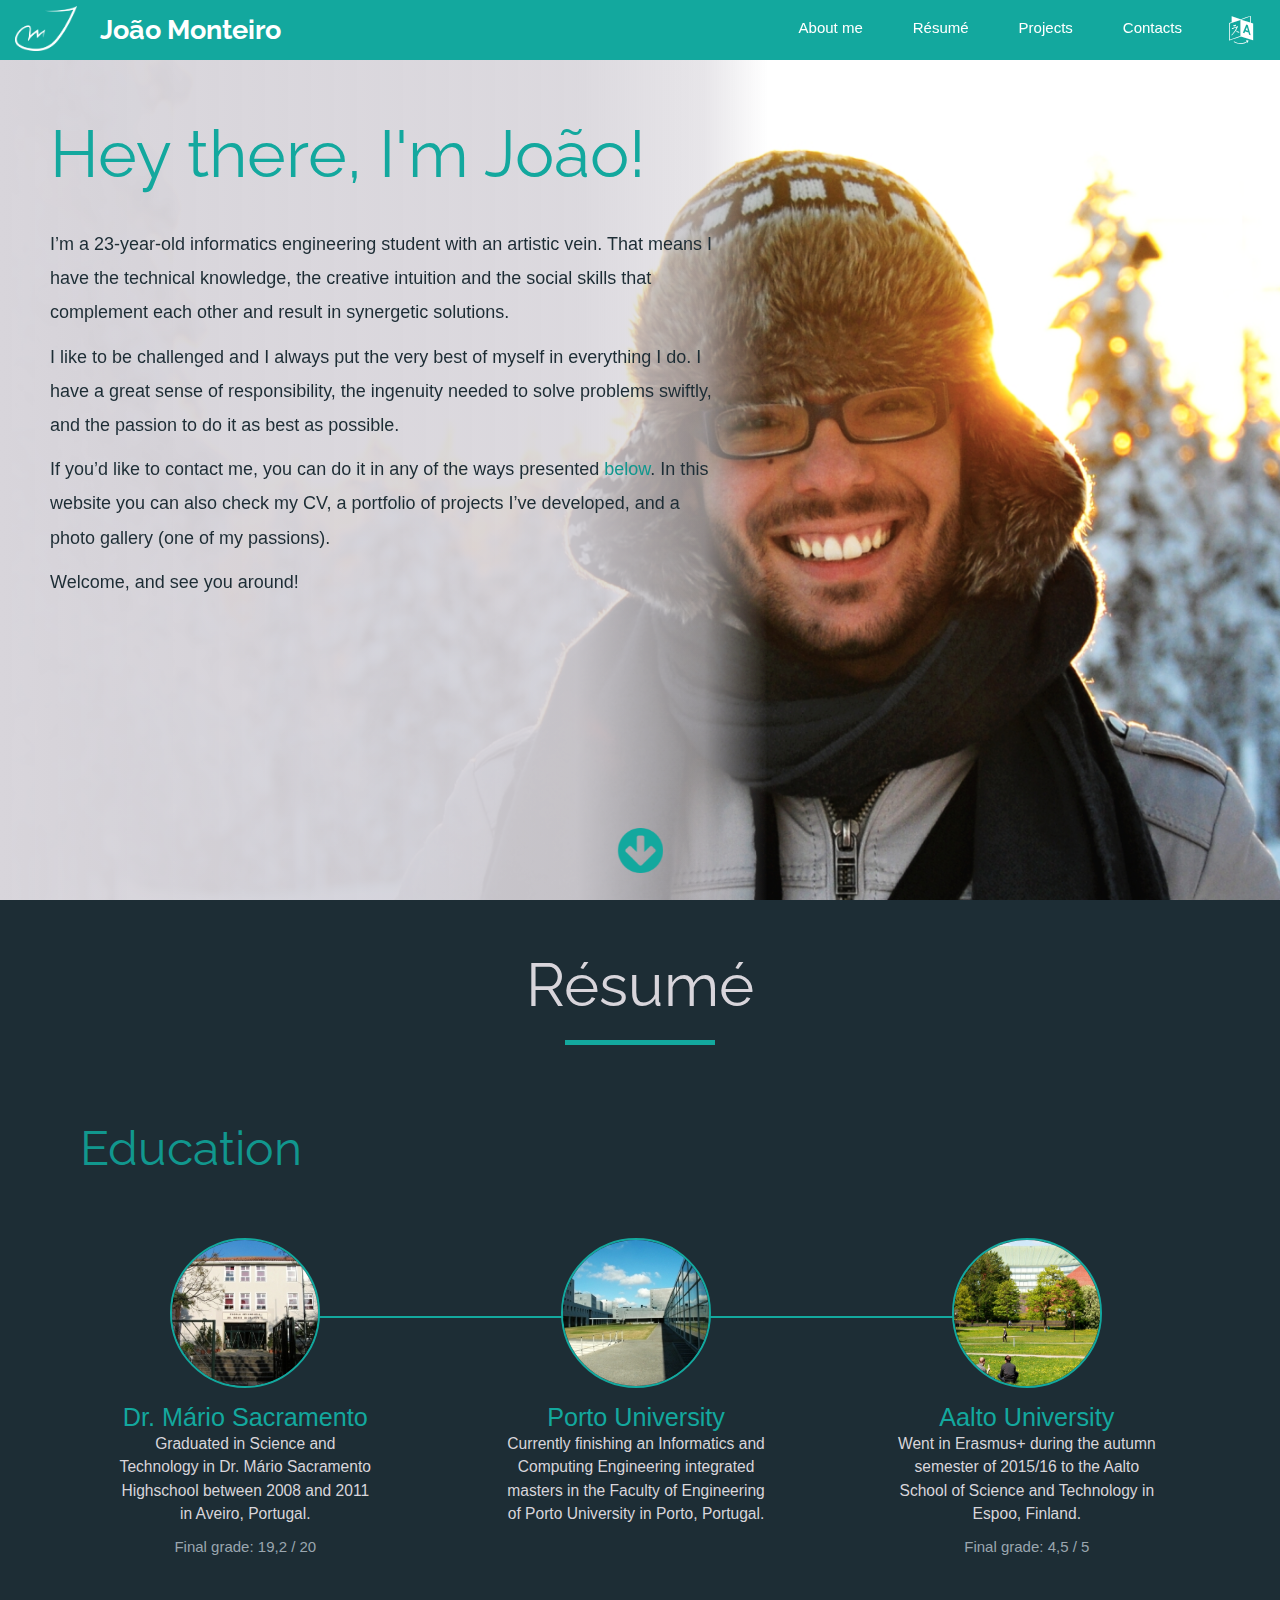
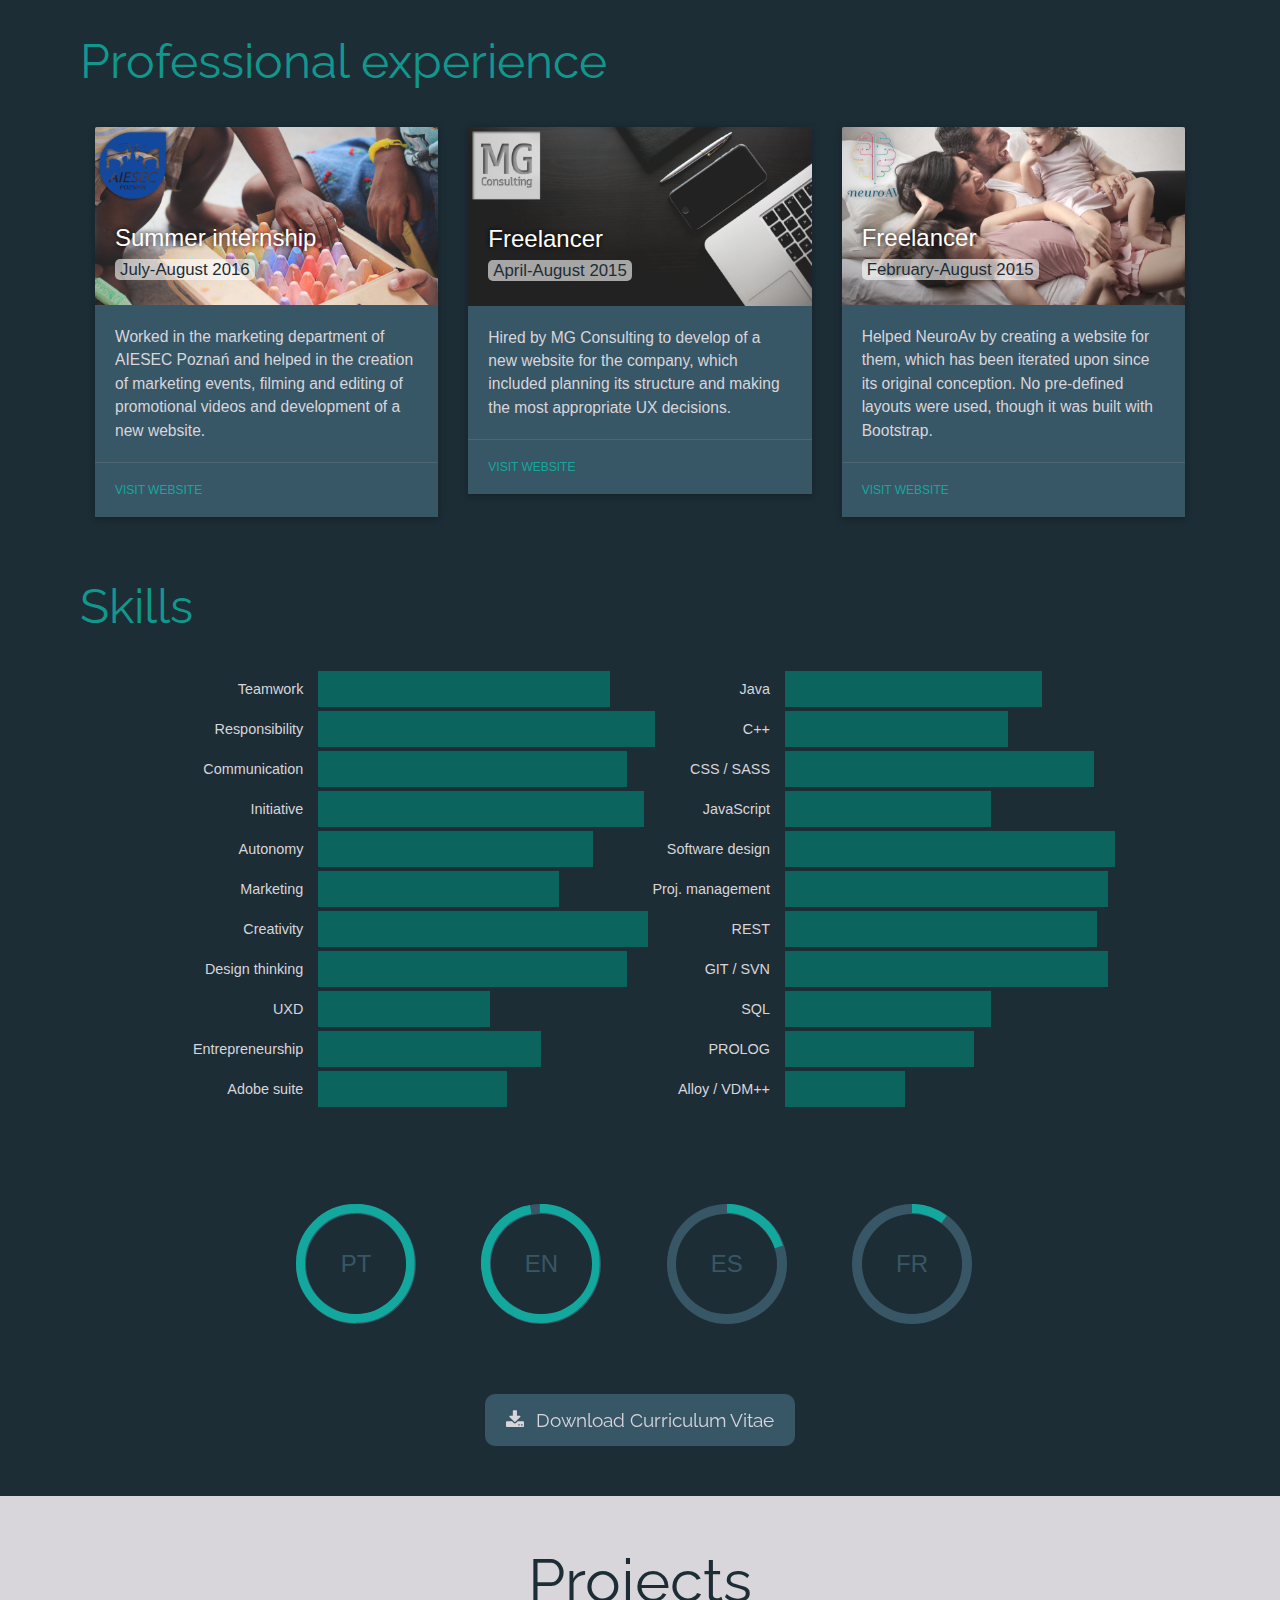
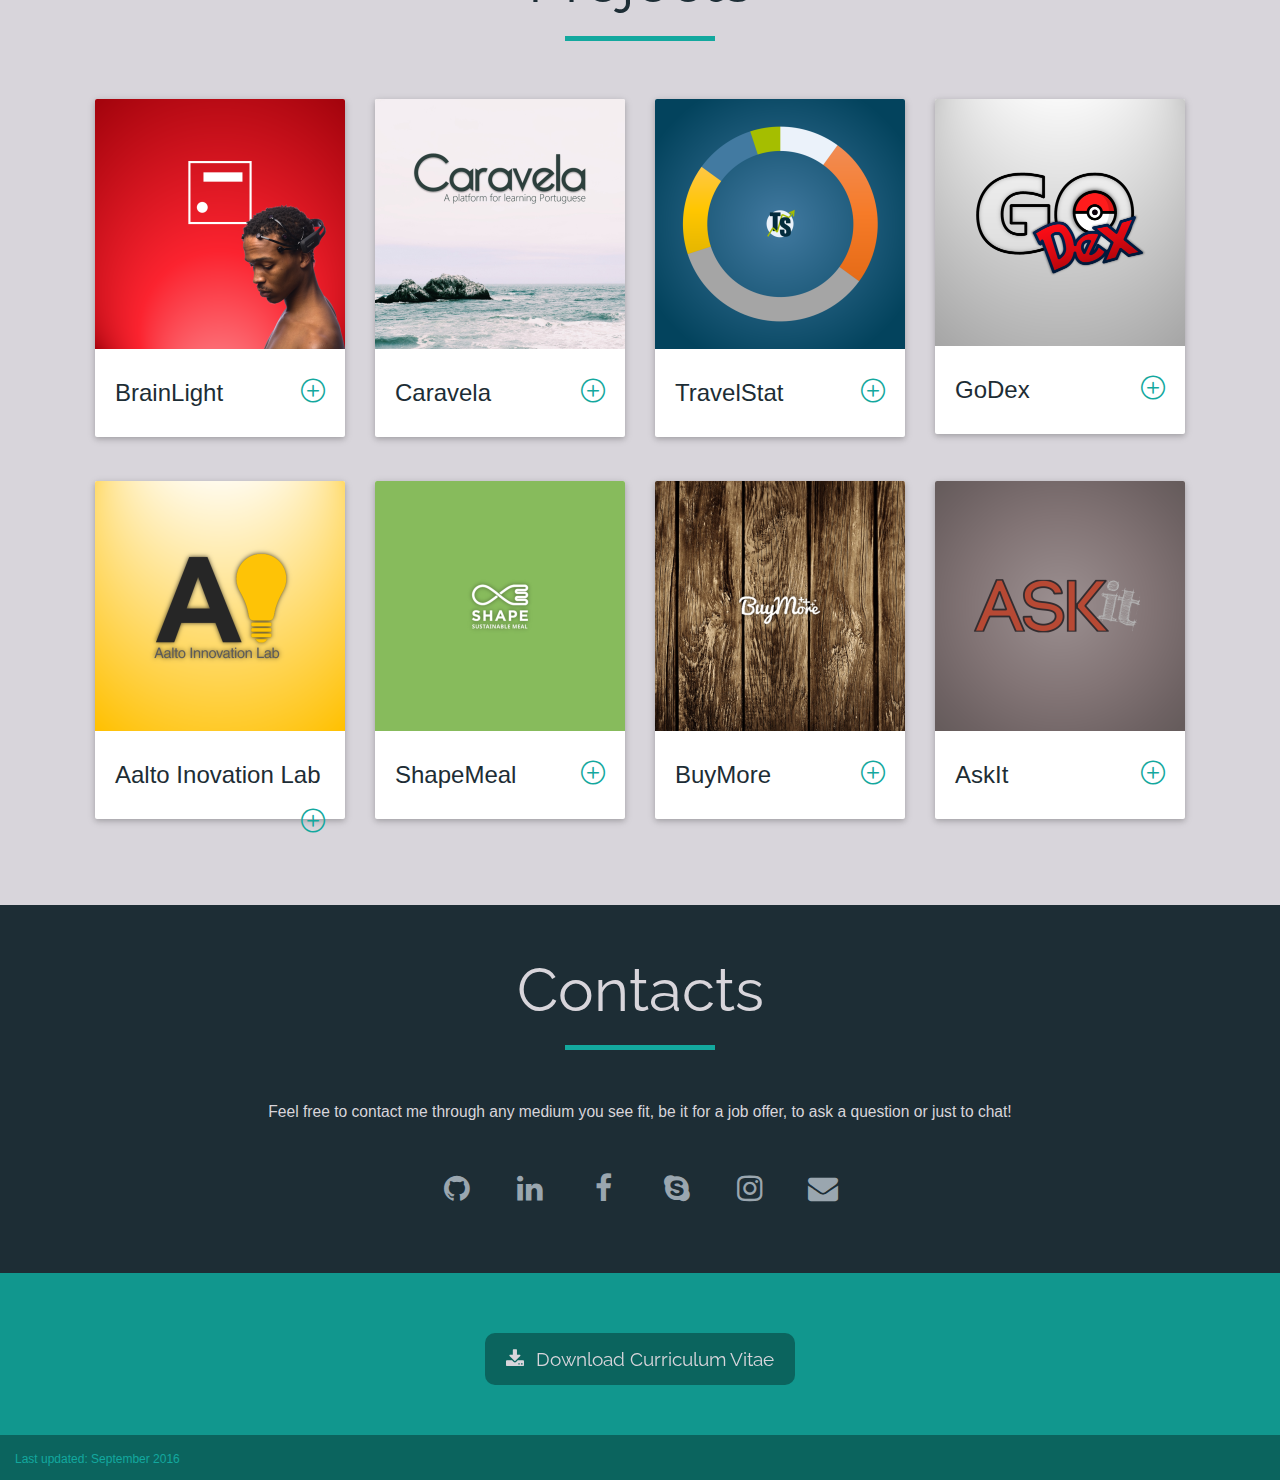
==== en/index.html @ 8749591f "English version finished" ====
<!DOCTYPE html> 
<html lang="en">
<head> 

<meta charset="utf-8">
<meta name="viewport" content="initial-scale=1.0,user-scalable=no,maximum-scale=1" media="(device-height: 568px)">
<meta name="apple-mobile-web-app-capable" content="yes">
<meta name="HandheldFriendly" content="True">
<meta name="apple-mobile-web-app-status-bar-style" content="black">
<meta name="description" content="João's own little corner of the internet">
<meta name="keywords" content="João, Monteiro, João Monteiro, software, computer engineer, developer">
<meta name="author" content="João Monteiro">

<title>João Monteiro</title>

<!-- Fonts -->
<link href="https://fonts.googleapis.com/css?family=Raleway:200" rel="stylesheet">

<!-- Style Sheets --> 
<link rel="stylesheet" type="text/css" media="all" href="../libs/bootstrap/css/bootstrap.min.css" />
<link rel="stylesheet" type="text/css" media="all" href="../libs/materialize/css/materialize.min.css" />
<link rel="stylesheet" type="text/css" media="all" href="../libs/simple-line-icons/css/simple-line-icons.css" />
<link rel="stylesheet" type="text/css" media="all" href="../libs/font-awesome/css/font-awesome.min.css" />
<link rel="stylesheet" type="text/css" media="all" href="../libs/trunk/css/reset.css" />
<link rel="stylesheet" type="text/css" media="all" href="../libs/trunk/css/trunk.css" />
<link rel="stylesheet" type="text/css" media="all" href="../resources/css/circle.css" />
<link rel="stylesheet" type="text/css" media="all" href="../resources/css/style.css" />
<link rel="stylesheet" type="text/css" media="all" href="../resources/css/animations.css" />
<link rel="stylesheet" type="text/css" media="all" href="../resources/css/animate.min.css" />

<!-- Scripts --> 
<script type="text/javascript">
	if (typeof jQuery == 'undefined')
		document.write(unescape("%3Cscript src='../libs/jquery/jquery.min.js'" + 
															"type='text/javascript'%3E%3C/script%3E"))
</script>
<script type="text/javascript" language="javascript" src="../libs/bootstrap/js/bootstrap.min.js"></script>
<script type="text/javascript" language="javascript" src="../libs/materialize/js/materialize.min.js"></script>
<script type="text/javascript" language="javascript" src="../libs/trunk/js/trunk.js"></script>
<script type="text/javascript" language="javascript" src="../resources/js/script.js"></script>

</head> 
 
<body> 

<div class="container container-fluid">

	<header class="slide">
		<ul id="navToggle" class="burger slide">
			<li></li><li></li><li></li>
		</ul>
		<img src="../resources/img/logo-white.png" />
		<h1>João Monteiro</h1>		
	</header>

	<nav class="slide">
		<div class="dropdown lang-choice">
			<button class="btn btn-default dropdown-toggle" type="button" id="langs" data-toggle="dropdown" aria-haspopup="true" aria-expanded="true">
				<i class="fa fa-language text-primary"></i>
			</button>
			<ul class="dropdown-menu dropdown-menu-right" aria-labelledby="langs">
				<li class="disabled"><a href="#">English</a></li>
				<li><a href="../pt/index.html">Português</a></li>
				<li><a href="../psc/index.html">Pseudocode</a></li>
			</ul>
		</div>
		<div class="dropup lang-choice2">
			<button class="btn btn-default dropdown-toggle" type="button" id="langs" data-toggle="dropdown" aria-haspopup="true" aria-expanded="true">
				<i class="fa fa-language text-primary"></i>
			</button>
			<ul class="dropdown-menu dropup-menu-right" aria-labelledby="langs">
				<li class="disabled"><a href="#">English</a></li>
				<li><a href="../pt/index.html">Português</a></li>
				<li><a href="../psc/index.html">Pseudocode</a></li>
			</ul>
		</div>
		<ul>
			<li><a href="#about-me" class="active menu-options">About me</a></li>
			<li><a href="#resume" class="menu-options">Résumé</a></li>
			<li><a href="#projects" class="menu-options">Projects</a></li>
			<li><a href="#contacts" class="menu-options">Contacts</a></li>
		</ul>
	</nav>
	
	<div id="about-me"></div>

	<section class="content slide light-section" id="welcome">
		<div class="overlay col-lg-12">
			<div class="col-lg-7 col-md-8 animated bounceInUp" id="text">
				<h1>Hey there, I'm João!</h1>
				<p>I’m a 23-year-old informatics engineering student with an artistic vein. That means I have the technical knowledge, the creative intuition and the social skills that complement each other and result in synergetic solutions.</p>
	            <p>I like to be challenged and I always put the very best of myself in everything I do. I have a great sense of responsibility, the ingenuity needed to solve problems swiftly, and the passion to do it as best as possible.</p>
	            <p>If you’d like to contact me, you can do it in any of the ways presented <a href="#contacts">below</a>. In this website you can also check my CV, a portfolio of projects I’ve developed, and a photo gallery (one of my passions).</p>
	            <p>Welcome, and see you around!</p>
	        </div>
		</div>
	</section>

	<a href="#resume"><img class="content slide floating" id="arrow-down" src="../resources/img/arrow-down.png" /></a>

	<div id="resume"></div>

	<section class="content slide dark-section" id="cv">
		<h1 class="centered light-text">Résumé</h1>
		<hr>
		<h2>Education</h2>
		<!-- STEPS -->
		<section id="steps" class="steps-section">
		<div class="steps-timeline">
		  <div class="steps-one">
		    <img class="steps-img" src="../resources/img/mario-sacramento.jpg" alt="" />
		    <h3 class="steps-name">
		      Dr. Mário Sacramento
		    </h3>
		    <p class="steps-description">
		      Graduated in Science and Technology in Dr. Mário Sacramento Highschool between 2008 and 2011 in Aveiro, Portugal.
		    </p>
		    <p class="steps-sub-description">
		    	Final grade: 19,2 / 20
		    </p>
		  </div>

		  <div class="steps-two">
		    <img class="steps-img" src="../resources/img/feup.jpg" alt="" />
		    <h3 class="steps-name">
		      Porto University
		    </h3>
		    <p class="steps-description">
		       Currently finishing an Informatics and Computing Engineering integrated masters in the Faculty of Engineering of Porto University in Porto, Portugal.
		    </p>
		  </div>

		  <div class="steps-three">
		    <img class="steps-img" src="../resources/img/aalto.jpg" alt="" />
		    <h3 class="steps-name">
		      Aalto University
		    </h3>
		    <p class="steps-description">
		       Went in Erasmus+ during the autumn semester of 2015/16 to the Aalto School of Science and Technology in Espoo, Finland.
		    </p>
		    <p class="steps-sub-description">
		    	Final grade: 4,5 / 5
		    </p>
		  </div>
		</div><!-- /.steps-timeline -->
		</section>

		<h2>Professional experience</h2>

		<div class="container">
			<div class="row col-md-12" id="all-cards">
				<div class="col-md-4">
					<div class="card">
						<div class="card-image">
							<img src="../resources/img/aiesec.png">
							<span class="card-title">Summer internship<br><small>July-August 2016</small></span>
						</div>
						<div class="card-content">
							<p>Worked in the marketing department of AIESEC Poznań and helped in the creation of marketing events, filming and editing of promotional videos and development of a new website.</p>
						</div>
						<div class="card-action">
							<a href="http://aiesecpoznan.net16.net/" target="_blank">Visit website</a>
						</div>
					</div>
				</div>
				<div class="col-md-4">
					<div class="card">
						<div class="card-image">
							<img src="../resources/img/mgconsulting.png">
							<span class="card-title">Freelancer<br><small>April-August 2015</small></span>
						</div>
						<div class="card-content">
							<p>Hired by MG Consulting to develop of a new website for the company, which included planning its structure and making the most appropriate UX decisions.</p>
						</div>
						<div class="card-action">
							<a href="http://mgconsulting.com.pt/" target="_blank">Visit website</a>
						</div>
					</div>
				</div>
				<div class="col-md-4">
					<div class="card">
						<div class="card-image">
							<img src="../resources/img/neuroav.png">
							<span class="card-title">Freelancer<br><small>February-August 2015</small></span>
						</div>
						<div class="card-content">
							<p>Helped NeuroAv by creating a website for them, which has been iterated upon since its original conception. No pre-defined layouts were used, though it was built with Bootstrap.</p>
						</div>
						<div class="card-action">
							<a href="http://www.neuroav.info/" target="_blank">Visit website</a>
						</div>
					</div>
				</div>
			</div>
		</div>

		<h2>Skills</h2>
			<div class="container">
				<div class="row col-md-12">
					<dl class="animated fadeInLeft col-md-offset-1 col-md-4">
						<dd class="percentage percentage-85"><span class="text">Teamwork</span></dd>
						<dd class="percentage percentage-98"><span class="text">Responsibility</span></dd>
						<dd class="percentage percentage-90"><span class="text">Communication</span></dd>
						<dd class="percentage percentage-95"><span class="text">Initiative</span></dd>
						<dd class="percentage percentage-80"><span class="text">Autonomy</span></dd>
						<dd class="percentage percentage-70"><span class="text">Marketing</span></dd>
						<dd class="percentage percentage-96"><span class="text">Creativity</span></dd>
						<dd class="percentage percentage-90"><span class="text">Design thinking</span></dd>
						<dd class="percentage percentage-50"><span class="text">UXD</span></dd>
						<dd class="percentage percentage-65"><span class="text">Entrepreneurship</span></dd>
						<dd class="percentage percentage-55"><span class="text">Adobe suite</span></dd>
					</dl>
					<dl class="animated fadeInLeft col-md-offset-1 col-md-4">
						<dd class="percentage percentage-75"><span class="text">Java</span></dd>
						<dd class="percentage percentage-65"><span class="text">C++</span></dd>
						<dd class="percentage percentage-90"><span class="text">CSS / SASS</span></dd>
						<dd class="percentage percentage-60"><span class="text">JavaScript</span></dd>
						<dd class="percentage percentage-96"><span class="text">Software design</span></dd>
						<dd class="percentage percentage-94"><span class="text">Proj. management</span></dd>
						<dd class="percentage percentage-91"><span class="text">REST</span></dd>
						<dd class="percentage percentage-94"><span class="text">GIT / SVN</span></dd>
						<dd class="percentage percentage-60"><span class="text">SQL</span></dd>
						<dd class="percentage percentage-55"><span class="text">PROLOG</span></dd>
						<dd class="percentage percentage-35"><span class="text">Alloy / VDM++</span></dd>
					</dl>
				</div>
			</div>

			<div class="container" id="lang-charts">
				<div class="row" id="lang-charts-row">
					<div class="radial-graph">
						<div class="c100 p100 dark">
			                <span>PT</span>
			                <div class="slice">
			                    <div class="bar"></div>
			                    <div class="fill"></div>
			                </div>
			            </div>
			        </div>
			        <div class="radial-graph">
						<div class="c100 p97 dark">
			                <span>EN</span>
			                <div class="slice">
			                    <div class="bar"></div>
			                    <div class="fill"></div>
			                </div>
			            </div>
			        </div>
			        <div class="radial-graph">
						<div class="c100 p20 dark">
			                <span>ES</span>
			                <div class="slice">
			                    <div class="bar"></div>
			                    <div class="fill"></div>
			                </div>
			            </div>
			        </div>
			        <div class="radial-graph">
						<div class="c100 p10 dark">
			                <span>FR</span>
			                <div class="slice">
			                    <div class="bar"></div>
			                    <div class="fill"></div>
			                </div>
			            </div>
			        </div>
			    </div>
			</div>

			<a href="../resources/docs/CV-en - João Monteiro.pdf"><button class="download-btn waves-effect"><span class="fa fa-download"></span>Download Curriculum Vitae</button></a>

    </section>

    <div id="projects"></div>

    <section class="content slide light-section" id="portfolio">
    	<h1 class="centered dark-text">Projects</h1>
		<hr>
    	<div class="container">
			<div class="row col-lg-12 col-md-12 col-sm-12">
				<div class="col-lg-3 col-md-4 col-sm-6">
					<div class="card projects-card">
						<div class="card-image waves-effect waves-block waves-light">
							<img class="activator" src="../resources/img/projects/brainlight.png">
						</div>
						<div class="card-content">
							<span class="card-title activator grey-text text-darken-4">BrainLight<i class="icon icon-plus right"></i></span>
						</div>
						<div class="card-reveal">
							<span class="card-title grey-text text-darken-4">BrainLight<i class="icon icon-close right"></i></span>
							<p>Biomedical information is becoming increasingly easier to obtain thanks to wearable technology and cheaper devices, but the software that comes with each single equipment is incompatible with all others.</p>
							<p>To solve that, <a href="http://inovamais.eu/" target="_blank">INOVA+</a> asked us to build a framework capable of reading, analysing and displaying the information from any compatible biomedical device. That framework, BrainLight, is also an end-user solution. We also developed a proof of concept, BrainStream, that employs the framework’s functionalities to allow a physician to check the real-time and past signals of a patient.</p>
							<a href="http://dottech.xyz/brainlight.html" target="_blanK"><button>Website</button></a>
							<a href="http://imgur.com/a/nmZ1i" target="_blanK"><button>Mockups</button></a>
							<a href="https://youtu.be/1wvu_uYarqo" target="_blanK"><button>Final presentation</button></a>
						</div>
					</div>
				</div>
				<div class="col-lg-3 col-md-4 col-sm-6">
					<div class="card projects-card">
						<div class="card-image waves-effect waves-block waves-light">
							<img class="activator" src="../resources/img/projects/caravela.png">
						</div>
						<div class="card-content">
							<span class="card-title activator grey-text text-darken-4">Caravela<i class="icon icon-plus right"></i></span>
						</div>
						<div class="card-reveal">
							<span class="card-title grey-text text-darken-4">Caravela<i class="icon icon-close right"></i></span>
							<p>Caravela is intended to be an online platform for English speakers to learn Portuguese, in which the parallels between caravela, a fast and agile ship invented by the Portuguese, and the learning of the language with the use of the platform are highlighted.</p>
							<p>Only a prototype is complete, but eventually the goal would be to test it with foreign students residing in Portugal, and later as a learning tool for schools and universities to help their students.</p>
							<a href="http://joaommonteiro.pt/Caravela/" target="_blanK"><button>Website</button></a>
							<a href="https://youtu.be/9RAbi-zq9qA" target="_blanK"><button>Promo video</button></a>
						</div>
					</div>
				</div>
				<div class="col-lg-3 col-md-4 col-sm-6">
					<div class="card projects-card">
						<div class="card-image waves-effect waves-block waves-light">
							<img class="activator" src="../resources/img/projects/travelstat.png">
						</div>
						<div class="card-content">
							<span class="card-title activator grey-text text-darken-4">TravelStat<i class="icon icon-plus right"></i></span>
						</div>
						<div class="card-reveal">
							<span class="card-title grey-text text-darken-4">TravelStat<i class="icon icon-close right"></i></span>
							<p>One of the biggest difficulties Porto's Tourism Association faces is measuring the levels of tourist happiness, due to the lack of effective methods to do it.</p>
							<p>TravelStat is a concept for an app that each tourist is incentivized to download and answer to one simple question for each monument they visit. The data is then sent to each particular monument, and the aggregate information is sent to the Tourism Association, which can then understand trends and characteristics of the tourists in their city.</p>
							<a href="http://imgur.com/a/xh6wQ" target="_blanK"><button>Mockups</button></a>
						</div>
					</div>
				</div>
				<div class="col-lg-3 col-md-4 col-sm-6">
					<div class="card projects-card">
						<div class="card-image waves-effect waves-block waves-light">
							<img class="activator" src="../resources/img/projects/godex.png">
						</div>
						<div class="card-content">
							<span class="card-title activator grey-text text-darken-4">GoDex<i class="icon icon-plus right"></i></span>
						</div>
						<div class="card-reveal">
							<span class="card-title grey-text text-darken-4">GoDex<i class="icon icon-close right"></i></span>
							<p>GoDex is a Pokédex™ specifically made for PokémonGO™ players on Android phones: it only shows the information that is relevant to those players, and has specific info that most other databases don't have. It works offline and is going to be updated frequently, especially with community feedback. It's currently in alpha-testing.</p>
							<a href="http://joaommonteiro.pt/GoDex/" target="_blanK"><button>Website</button></a>
						</div>
					</div>
				</div>
			</div>

			<div class="row col-lg-12 col-md-12 col-sm-12">
				<div class="col-lg-3 col-md-4 col-sm-6">
					<div class="card projects-card">
						<div class="card-image waves-effect waves-block waves-light">
							<img class="activator" src="../resources/img/projects/ail.png">
						</div>
						<div class="card-content">
							<span class="card-title activator grey-text text-darken-4">Aalto Inovation Lab<i class="icon icon-plus right"></i></span>
						</div>
						<div class="card-reveal">
							<span class="card-title grey-text text-darken-4">Aalto Inovation Lab<i class="icon icon-close right"></i></span>
							<p>Aalto students have the tools, methodologies, and mindset to go about solving all kinds of problems they face through design thinking, rapid prototyping, and experimenting. However, the teaching of those methods is locked away for non-students.</p>
							<p>Aalto Inovation Lab would organise structured, hackathon-style design thinking workshops that bring together different kinds of people to co-create solutions for all kinds of problems.</p>
						</div>
					</div>
				</div>
				<div class="col-lg-3 col-md-4 col-sm-6">
					<div class="card projects-card">
						<div class="card-image waves-effect waves-block waves-light">
							<img class="activator" src="../resources/img/projects/shapemeal.png">
						</div>
						<div class="card-content">
							<span class="card-title activator grey-text text-darken-4">ShapeMeal<i class="icon icon-plus right"></i></span>
						</div>
						<div class="card-reveal">
							<span class="card-title grey-text text-darken-4">ShapeMeal<i class="icon icon-close right"></i></span>
							<p>It's very difficult to get information about the ecological impact of most of the choices we make in our everyday life, and in particular about what we eat.</p>
							<p>ShapeMeal was designed to be a system that aims to provide diners and other stakeholders of student and employee restaurants easy access to the Life Cycle Assessments of the offered dishes and their total carbon footprint, among other useful information.</p>
						</div>
					</div>
				</div>
				<div class="col-lg-3 col-md-4 col-sm-6">
					<div class="card projects-card">
						<div class="card-image waves-effect waves-block waves-light">
							<img class="activator" src="../resources/img/projects/buymore.png">
						</div>
						<div class="card-content">
							<span class="card-title activator grey-text text-darken-4">BuyMore<i class="icon icon-plus right"></i></span>
						</div>
						<div class="card-reveal">
							<span class="card-title grey-text text-darken-4">BuyMore<i class="icon icon-close right"></i></span>
							<p>BuyMore relies on community input to gather information about the prices of all kinds of products that sell in supermarkets. Those are organised in categories and subcategories, and can be browsed by anyone. Then any user can check the products that they want and check where they're cheaper.</p>
							<a href="http://imgur.com/a/8w0ZB" target="_blanK"><button>Screenshots</button></a>
						</div>
					</div>
				</div>
				<div class="col-lg-3 col-md-4 col-sm-6">
					<div class="card projects-card">
						<div class="card-image waves-effect waves-block waves-light">
							<img class="activator" src="../resources/img/projects/askit.png">
						</div>
						<div class="card-content">
							<span class="card-title activator grey-text text-darken-4">AskIt<i class="icon icon-plus right"></i></span>
						</div>
						<div class="card-reveal">
							<span class="card-title grey-text text-darken-4">AskIt<i class="icon icon-close right"></i></span>
							<p>Have a burning question to ask? Just AskIt!</p>
							<p>AskIt is a forum where a logged in user can ask whatever question they wish, and both the questions and their answers can be scored 1 or -1. Tags make it easier for a user to find the questions they're looking for, and the ability to comment enables a healthy discussion on potential solutions.</p>
							<a href="https://youtu.be/XygAVzkPYks" target="_blanK"><button>Demo video</button></a>
						</div>
					</div>
				</div>
			</div>
		</div>
    </section>

    <div id="contacts"></div>

     <section class="content slide dark-section" id="social-media">
    	<h1 class="centered light-text">Contacts</h1>
		<hr>
		<p class="contacts-text">Feel free to contact me through any medium you see fit, be it for a job offer, to ask a question or just to chat!</p>
    	<div class="container social-icons">
    		<a href="https://github.com/JoaoMonteiro100" target="_blank"><div class="social-icon"><span class="fa fa-github"></span></div></a>
    		<a href="https://pt.linkedin.com/in/joaomonteiro100" target="_blank"><div class="social-icon"><span class="fa fa-linkedin"></span></div></a>
    		<a href="https://www.facebook.com/joao.monteiro.100" target="_blank"><div class="social-icon"><span class="fa fa-facebook"></span></div></a>
    		<a href="skype:JoaoMonteiro100?call"><div class="social-icon"><span class="fa fa-skype"></span></div></a>
    		<a href="https://www.instagram.com/joaomonteiro100/" target="_blank"><div class="social-icon"><span class="fa fa-instagram"></span></div></a>
    		<a href="mailto:joaomiguelmonteiro@gmail.com"><div class="social-icon"><span class="fa fa-envelope"></span></div></a>
    	</div>
    </section>

    <div id="end"></div>

	<footer class="content slide" id="footer">
		<a href="../resources/docs/CV-en - João Monteiro.pdf"><button class="download-btn waves-effect waves-light" id="footer-btn"><span class="fa fa-download"></span>Download Curriculum Vitae</button></a>

		<section class="subfooter">
			<p>Last updated: September 2016</p>
		</section>
	</footer>

</div>
</body> 
</html>
---- libs/simple-line-icons/css/simple-line-icons.css ----
@font-face {
  font-family: 'simple-line-icons';
  src: url('../fonts/Simple-Line-Icons.eot?v=2.3.2');
  src: url('../fonts/Simple-Line-Icons.eot?v=2.3.2#iefix') format('embedded-opentype'), url('../fonts/Simple-Line-Icons.woff2?v=2.3.2') format('woff2'), url('../fonts/Simple-Line-Icons.ttf?v=2.3.2') format('truetype'), url('../fonts/Simple-Line-Icons.woff?v=2.3.2') format('woff'), url('../fonts/Simple-Line-Icons.svg?v=2.3.2#simple-line-icons') format('svg');
  font-weight: normal;
  font-style: normal;
}
/*
 Use the following CSS code if you want to have a class per icon.
 Instead of a list of all class selectors, you can use the generic [class*="icon-"] selector, but it's slower:
*/
.icon-user,
.icon-people,
.icon-user-female,
.icon-user-follow,
.icon-user-following,
.icon-user-unfollow,
.icon-login,
.icon-logout,
.icon-emotsmile,
.icon-phone,
.icon-call-end,
.icon-call-in,
.icon-call-out,
.icon-map,
.icon-location-pin,
.icon-direction,
.icon-directions,
.icon-compass,
.icon-layers,
.icon-menu,
.icon-list,
.icon-options-vertical,
.icon-options,
.icon-arrow-down,
.icon-arrow-left,
.icon-arrow-right,
.icon-arrow-up,
.icon-arrow-up-circle,
.icon-arrow-left-circle,
.icon-arrow-right-circle,
.icon-arrow-down-circle,
.icon-check,
.icon-clock,
.icon-plus,
.icon-minus,
.icon-close,
.icon-exclamation,
.icon-organization,
.icon-trophy,
.icon-screen-smartphone,
.icon-screen-desktop,
.icon-plane,
.icon-notebook,
.icon-mustache,
.icon-mouse,
.icon-magnet,
.icon-energy,
.icon-disc,
.icon-cursor,
.icon-cursor-move,
.icon-crop,
.icon-chemistry,
.icon-speedometer,
.icon-shield,
.icon-screen-tablet,
.icon-magic-wand,
.icon-hourglass,
.icon-graduation,
.icon-ghost,
.icon-game-controller,
.icon-fire,
.icon-eyeglass,
.icon-envelope-open,
.icon-envelope-letter,
.icon-bell,
.icon-badge,
.icon-anchor,
.icon-wallet,
.icon-vector,
.icon-speech,
.icon-puzzle,
.icon-printer,
.icon-present,
.icon-playlist,
.icon-pin,
.icon-picture,
.icon-handbag,
.icon-globe-alt,
.icon-globe,
.icon-folder-alt,
.icon-folder,
.icon-film,
.icon-feed,
.icon-drop,
.icon-drawer,
.icon-docs,
.icon-doc,
.icon-diamond,
.icon-cup,
.icon-calculator,
.icon-bubbles,
.icon-briefcase,
.icon-book-open,
.icon-basket-loaded,
.icon-basket,
.icon-bag,
.icon-action-undo,
.icon-action-redo,
.icon-wrench,
.icon-umbrella,
.icon-trash,
.icon-tag,
.icon-support,
.icon-frame,
.icon-size-fullscreen,
.icon-size-actual,
.icon-shuffle,
.icon-share-alt,
.icon-share,
.icon-rocket,
.icon-question,
.icon-pie-chart,
.icon-pencil,
.icon-note,
.icon-loop,
.icon-home,
.icon-grid,
.icon-graph,
.icon-microphone,
.icon-music-tone-alt,
.icon-music-tone,
.icon-earphones-alt,
.icon-earphones,
.icon-equalizer,
.icon-like,
.icon-dislike,
.icon-control-start,
.icon-control-rewind,
.icon-control-play,
.icon-control-pause,
.icon-control-forward,
.icon-control-end,
.icon-volume-1,
.icon-volume-2,
.icon-volume-off,
.icon-calendar,
.icon-bulb,
.icon-chart,
.icon-ban,
.icon-bubble,
.icon-camrecorder,
.icon-camera,
.icon-cloud-download,
.icon-cloud-upload,
.icon-envelope,
.icon-eye,
.icon-flag,
.icon-heart,
.icon-info,
.icon-key,
.icon-link,
.icon-lock,
.icon-lock-open,
.icon-magnifier,
.icon-magnifier-add,
.icon-magnifier-remove,
.icon-paper-clip,
.icon-paper-plane,
.icon-power,
.icon-refresh,
.icon-reload,
.icon-settings,
.icon-star,
.icon-symbol-female,
.icon-symbol-male,
.icon-target,
.icon-credit-card,
.icon-paypal,
.icon-social-tumblr,
.icon-social-twitter,
.icon-social-facebook,
.icon-social-instagram,
.icon-social-linkedin,
.icon-social-pinterest,
.icon-social-github,
.icon-social-google,
.icon-social-reddit,
.icon-social-skype,
.icon-social-dribbble,
.icon-social-behance,
.icon-social-foursqare,
.icon-social-soundcloud,
.icon-social-spotify,
.icon-social-stumbleupon,
.icon-social-youtube,
.icon-social-dropbox {
  font-family: 'simple-line-icons';
  speak: none;
  font-style: normal;
  font-weight: normal;
  font-variant: normal;
  text-transform: none;
  line-height: 1;
  /* Better Font Rendering =========== */
  -webkit-font-smoothing: antialiased;
  -moz-osx-font-smoothing: grayscale;
}
.icon-user:before {
  content: "\e005";
}
.icon-people:before {
  content: "\e001";
}
.icon-user-female:before {
  content: "\e000";
}
.icon-user-follow:before {
  content: "\e002";
}
.icon-user-following:before {
  content: "\e003";
}
.icon-user-unfollow:before {
  content: "\e004";
}
.icon-login:before {
  content: "\e066";
}
.icon-logout:before {
  content: "\e065";
}
.icon-emotsmile:before {
  content: "\e021";
}
.icon-phone:before {
  content: "\e600";
}
.icon-call-end:before {
  content: "\e048";
}
.icon-call-in:before {
  content: "\e047";
}
.icon-call-out:before {
  content: "\e046";
}
.icon-map:before {
  content: "\e033";
}
.icon-location-pin:before {
  content: "\e096";
}
.icon-direction:before {
  content: "\e042";
}
.icon-directions:before {
  content: "\e041";
}
.icon-compass:before {
  content: "\e045";
}
.icon-layers:before {
  content: "\e034";
}
.icon-menu:before {
  content: "\e601";
}
.icon-list:before {
  content: "\e067";
}
.icon-options-vertical:before {
  content: "\e602";
}
.icon-options:before {
  content: "\e603";
}
.icon-arrow-down:before {
  content: "\e604";
}
.icon-arrow-left:before {
  content: "\e605";
}
.icon-arrow-right:before {
  content: "\e606";
}
.icon-arrow-up:before {
  content: "\e607";
}
.icon-arrow-up-circle:before {
  content: "\e078";
}
.icon-arrow-left-circle:before {
  content: "\e07a";
}
.icon-arrow-right-circle:before {
  content: "\e079";
}
.icon-arrow-down-circle:before {
  content: "\e07b";
}
.icon-check:before {
  content: "\e080";
}
.icon-clock:before {
  content: "\e081";
}
.icon-plus:before {
  content: "\e095";
}
.icon-minus:before {
  content: "\e615";
}
.icon-close:before {
  content: "\e082";
}
.icon-exclamation:before {
  content: "\e617";
}
.icon-organization:before {
  content: "\e616";
}
.icon-trophy:before {
  content: "\e006";
}
.icon-screen-smartphone:before {
  content: "\e010";
}
.icon-screen-desktop:before {
  content: "\e011";
}
.icon-plane:before {
  content: "\e012";
}
.icon-notebook:before {
  content: "\e013";
}
.icon-mustache:before {
  content: "\e014";
}
.icon-mouse:before {
  content: "\e015";
}
.icon-magnet:before {
  content: "\e016";
}
.icon-energy:before {
  content: "\e020";
}
.icon-disc:before {
  content: "\e022";
}
.icon-cursor:before {
  content: "\e06e";
}
.icon-cursor-move:before {
  content: "\e023";
}
.icon-crop:before {
  content: "\e024";
}
.icon-chemistry:before {
  content: "\e026";
}
.icon-speedometer:before {
  content: "\e007";
}
.icon-shield:before {
  content: "\e00e";
}
.icon-screen-tablet:before {
  content: "\e00f";
}
.icon-magic-wand:before {
  content: "\e017";
}
.icon-hourglass:before {
  content: "\e018";
}
.icon-graduation:before {
  content: "\e019";
}
.icon-ghost:before {
  content: "\e01a";
}
.icon-game-controller:before {
  content: "\e01b";
}
.icon-fire:before {
  content: "\e01c";
}
.icon-eyeglass:before {
  content: "\e01d";
}
.icon-envelope-open:before {
  content: "\e01e";
}
.icon-envelope-letter:before {
  content: "\e01f";
}
.icon-bell:before {
  content: "\e027";
}
.icon-badge:before {
  content: "\e028";
}
.icon-anchor:before {
  content: "\e029";
}
.icon-wallet:before {
  content: "\e02a";
}
.icon-vector:before {
  content: "\e02b";
}
.icon-speech:before {
  content: "\e02c";
}
.icon-puzzle:before {
  content: "\e02d";
}
.icon-printer:before {
  content: "\e02e";
}
.icon-present:before {
  content: "\e02f";
}
.icon-playlist:before {
  content: "\e030";
}
.icon-pin:before {
  content: "\e031";
}
.icon-picture:before {
  content: "\e032";
}
.icon-handbag:before {
  content: "\e035";
}
.icon-globe-alt:before {
  content: "\e036";
}
.icon-globe:before {
  content: "\e037";
}
.icon-folder-alt:before {
  content: "\e039";
}
.icon-folder:before {
  content: "\e089";
}
.icon-film:before {
  content: "\e03a";
}
.icon-feed:before {
  content: "\e03b";
}
.icon-drop:before {
  content: "\e03e";
}
.icon-drawer:before {
  content: "\e03f";
}
.icon-docs:before {
  content: "\e040";
}
.icon-doc:before {
  content: "\e085";
}
.icon-diamond:before {
  content: "\e043";
}
.icon-cup:before {
  content: "\e044";
}
.icon-calculator:before {
  content: "\e049";
}
.icon-bubbles:before {
  content: "\e04a";
}
.icon-briefcase:before {
  content: "\e04b";
}
.icon-book-open:before {
  content: "\e04c";
}
.icon-basket-loaded:before {
  content: "\e04d";
}
.icon-basket:before {
  content: "\e04e";
}
.icon-bag:before {
  content: "\e04f";
}
.icon-action-undo:before {
  content: "\e050";
}
.icon-action-redo:before {
  content: "\e051";
}
.icon-wrench:before {
  content: "\e052";
}
.icon-umbrella:before {
  content: "\e053";
}
.icon-trash:before {
  content: "\e054";
}
.icon-tag:before {
  content: "\e055";
}
.icon-support:before {
  content: "\e056";
}
.icon-frame:before {
  content: "\e038";
}
.icon-size-fullscreen:before {
  content: "\e057";
}
.icon-size-actual:before {
  content: "\e058";
}
.icon-shuffle:before {
  content: "\e059";
}
.icon-share-alt:before {
  content: "\e05a";
}
.icon-share:before {
  content: "\e05b";
}
.icon-rocket:before {
  content: "\e05c";
}
.icon-question:before {
  content: "\e05d";
}
.icon-pie-chart:before {
  content: "\e05e";
}
.icon-pencil:before {
  content: "\e05f";
}
.icon-note:before {
  content: "\e060";
}
.icon-loop:before {
  content: "\e064";
}
.icon-home:before {
  content: "\e069";
}
.icon-grid:before {
  content: "\e06a";
}
.icon-graph:before {
  content: "\e06b";
}
.icon-microphone:before {
  content: "\e063";
}
.icon-music-tone-alt:before {
  content: "\e061";
}
.icon-music-tone:before {
  content: "\e062";
}
.icon-earphones-alt:before {
  content: "\e03c";
}
.icon-earphones:before {
  content: "\e03d";
}
.icon-equalizer:before {
  content: "\e06c";
}
.icon-like:before {
  content: "\e068";
}
.icon-dislike:before {
  content: "\e06d";
}
.icon-control-start:before {
  content: "\e06f";
}
.icon-control-rewind:before {
  content: "\e070";
}
.icon-control-play:before {
  content: "\e071";
}
.icon-control-pause:before {
  content: "\e072";
}
.icon-control-forward:before {
  content: "\e073";
}
.icon-control-end:before {
  content: "\e074";
}
.icon-volume-1:before {
  content: "\e09f";
}
.icon-volume-2:before {
  content: "\e0a0";
}
.icon-volume-off:before {
  content: "\e0a1";
}
.icon-calendar:before {
  content: "\e075";
}
.icon-bulb:before {
  content: "\e076";
}
.icon-chart:before {
  content: "\e077";
}
.icon-ban:before {
  content: "\e07c";
}
.icon-bubble:before {
  content: "\e07d";
}
.icon-camrecorder:before {
  content: "\e07e";
}
.icon-camera:before {
  content: "\e07f";
}
.icon-cloud-download:before {
  content: "\e083";
}
.icon-cloud-upload:before {
  content: "\e084";
}
.icon-envelope:before {
  content: "\e086";
}
.icon-eye:before {
  content: "\e087";
}
.icon-flag:before {
  content: "\e088";
}
.icon-heart:before {
  content: "\e08a";
}
.icon-info:before {
  content: "\e08b";
}
.icon-key:before {
  content: "\e08c";
}
.icon-link:before {
  content: "\e08d";
}
.icon-lock:before {
  content: "\e08e";
}
.icon-lock-open:before {
  content: "\e08f";
}
.icon-magnifier:before {
  content: "\e090";
}
.icon-magnifier-add:before {
  content: "\e091";
}
.icon-magnifier-remove:before {
  content: "\e092";
}
.icon-paper-clip:before {
  content: "\e093";
}
.icon-paper-plane:before {
  content: "\e094";
}
.icon-power:before {
  content: "\e097";
}
.icon-refresh:before {
  content: "\e098";
}
.icon-reload:before {
  content: "\e099";
}
.icon-settings:before {
  content: "\e09a";
}
.icon-star:before {
  content: "\e09b";
}
.icon-symbol-female:before {
  content: "\e09c";
}
.icon-symbol-male:before {
  content: "\e09d";
}
.icon-target:before {
  content: "\e09e";
}
.icon-credit-card:before {
  content: "\e025";
}
.icon-paypal:before {
  content: "\e608";
}
.icon-social-tumblr:before {
  content: "\e00a";
}
.icon-social-twitter:before {
  content: "\e009";
}
.icon-social-facebook:before {
  content: "\e00b";
}
.icon-social-instagram:before {
  content: "\e609";
}
.icon-social-linkedin:before {
  content: "\e60a";
}
.icon-social-pinterest:before {
  content: "\e60b";
}
.icon-social-github:before {
  content: "\e60c";
}
.icon-social-google:before {
  content: "\e60d";
}
.icon-social-reddit:before {
  content: "\e60e";
}
.icon-social-skype:before {
  content: "\e60f";
}
.icon-social-dribbble:before {
  content: "\e00d";
}
.icon-social-behance:before {
  content: "\e610";
}
.icon-social-foursqare:before {
  content: "\e611";
}
.icon-social-soundcloud:before {
  content: "\e612";
}
.icon-social-spotify:before {
  content: "\e613";
}
.icon-social-stumbleupon:before {
  content: "\e614";
}
.icon-social-youtube:before {
  content: "\e008";
}
.icon-social-dropbox:before {
  content: "\e00c";
}
---- libs/trunk/css/trunk.css ----
body {
	background-color: #000;
	
	font: 12px "Helvetica Neue", Arial, Helvetica, Geneva, sans-serif;
	color: #9aa6af;
	text-rendering: optimizelegibility;
	
	-webkit-tap-highlight-color:rgba(0,0,0,0);
	-webkit-text-size-adjust: none;
	-webkit-font-smoothing: antialiased;
	
	-moz-tap-highlight-color:rgba(0,0,0,0); 
	-moz-text-size-adjust: none;
	-moz-font-smoothing: antialiased;
	
	-ms-tap-highlight-color:rgba(0,0,0,0); 
	-ms-text-size-adjust: none;
	-ms-font-smoothing: antialiased;
}
a {text-decoration: none;}

.container-fluid {
	overflow: hidden;
	background-color: #000;

/*  Prevents Flickering  */
	-webkit-backface-visibility: hidden;
	-moz-backface-visibility: hidden;
	-ms-backface-visibility: hidden;
}




header {
	height: 60px;
	position: relative;
	background-color: #f3f5f6;
}
header h1 {
	color: #9aa6af;
	text-align: left;
	font-size: 27px;
	line-height: 60px;
	font-weight: bold;
	padding-left: 20px;
}

.burger {
	position: absolute;
	float: left;
	padding: 10px;
	top: 4px;
	left: 10px;
	cursor: pointer;
	display: none;
}
.burger li {
	width: 30px;
	height: 4px;
	background-color: #fff;
	border-radius: 3px;
	margin: 5px 0;
}
.burger.open-sidebar li {background-color: #d9dde1;}

nav {
	position: absolute;
	top: 0;
	right: 5px;
}
nav ul {
	float: right;
	margin-right: 10px;
}
nav li {
	float: left;
	
	display: inline-block;
}
nav li a {
	font-size: 11px;
	color: #9aa6af;
	padding: 24px 15px;
	
	display: block;
}
nav li a:hover {color: #000;}
nav li a:active {color: #000;}
nav li a:link {color: #000;}




/*  Removable CSS  */

.header-section,
.body-section,
.footer-section 
{padding: 20px;}

.header-section {background-color: #ffffff;}
.body-section {background-color: #f4f5f6;}
.footer-section {background-color: #dadee1;}
.placefiller {
	text-align: center;
	font-size: 20px;
	border: 1px dashed rgba(190, 196, 202, 0.5);
}
.header-section .placefiller {line-height: 300px;}
.body-section .placefiller {line-height: 900px;}
.footer-section .placefiller {
	line-height: 200px;
	border: 1px dashed rgba(190, 196, 202, 0.9);
}






@media only screen and (max-width: 780px) {

header {
	height: 60px;
	z-index: 100;
	background-color: #060a0c;
	
	position: fixed;
	top: 0;
	right: 0;
	left: 0;
	
		/* starting point */
	-webkit-transform: translate3d(0,0,0);
	-moz-transform: translate3d(0,0,0);
	transform: translate3d(0,0,0);
}
header h1 {
	color: #ffffff;
	text-align: center;
	padding-left: 0;
	display: block;
}
.burger {display: block;}


/*  Nav Drawer Layout  */
nav {position: relative;z-index: -2;}

nav ul {
	height: 100%;
	float: none;
	overflow-y: auto;
}
nav li {
	display: block;
	float: none;
}
nav li a {
	padding: 22px 25px;
	letter-spacing: 3px;
	font-size: 14px;
}
nav li a.logo {
	display: none;
}
nav li a.active {
	color: #fff;
	background-color: #0B645E;
}
nav li a:hover {
	color: #fff;
	background-color: #11978E;
}

.header-section {margin-top: 60px;}


/* NAVIGATION ANNIMATION */
nav {
	width: 93%;
	height: 100%;
	position: fixed;
	left: 0;
	top: 0;
	margin: 0;
	background-color: #13A89E;
	
	/* starting point */
	opacity: .3;
	-webkit-transform: translate3d(5%,0,0)scale(.97);
	-moz-transform: translate3d(5%,0,0)scale(.97);
	transform: translate3d(5%,0,0)scale(.97);
}

/*Nav Expanding Open Effect*/
nav.open-sidebar {
	opacity: 1;
	z-index: -1;
	-webkit-transform: translate3d(0,0,0)scale(1);
	-webkit-animation: slideIn .35s ease-in-out;
	
	-moz-transform: translate3d(0,0,0)scale(1);
	-moz-animation: slideIn .35s ease-in-out;
	
	transform: translate3d(0,0,0)scale(1);
	animation: slideIn .35s ease-in-out;
}
@-webkit-keyframes slideIn {
	0%       {opacity: .3;
				-webkit-transform: translate3d(5%,0,0)scale(.97);}
	100%  {opacity: 1;
				-webkit-transform: translate3d(0,0,0)scale(1);}
}
@-moz-keyframes slideIn {
	0%      {opacity: .3;
				-moz-transform: translate3d(5%,0,0)scale(.97);}
	100%  {opacity: 1;
				-moz-transform: translate3d(0,0,0)scale(1);}
}
@keyframes slideIn {
	0%      {opacity: .3;
				transform: translate3d(5%,0,0)scale(.97);}
	100%  {opacity: 1;
				transform: translate3d(0,0,0)scale(1);}
}

/*Nav Shrinking Closed Effect*/
nav.close-sidebar {
	opacity: .3;
	
	-webkit-transform: translate3d(5%,0,0)scale(.97);
	-webkit-animation: slideOut .3s ease-in-out;
	
	-moz-transform: translate3d(5%,0,0)scale(.97);
	-moz-animation: slideOut .3s ease-in-out;
	
	transform: translate3d(5%,0,0)scale(.97);
	animation: slideOut .3s ease-in-out;
}
@-webkit-keyframes slideOut {
	0%      {opacity: 1;
				-webkit-transform: translate3d(0,0,0)scale(1);}
	100%  {opacity: .3;
				-webkit-transform: translate3d(5%,0,0)scale(.97);}
}
@-moz-keyframes slideOut {
	0%      {opacity: 1;
				-moz-transform: translate3d(0,0,0)scale(1);}
	100%  {opacity: .3;
				-moz-transform: translate3d(5%,0,0)scale(.97);}
}
@keyframes slideOut {
	0%      {opacity: 1;
				transform: translate3d(0,0,0)scale(1);}
	100%  {opacity: .3;
				transform: translate3d(5%,0,0)scale(.97);}
}



/* CONTENT ANNIMATION */
.content {
	/* starting point */
	-webkit-transform: translate3d(0,0,0);
	-moz-transform: translate3d(0,0,0);
	transform: translate3d(0,0,0);
	z-index: 99;
}

/*Content Sliding Open Effect*/
header.open-sidebar,
.content.open-sidebar 
{   
	-webkit-transform: translate3d(240px,0,0);
	-webkit-animation: open .5s ease-in-out;
	
	-moz-transform: translate3d(240px,0,0);
	-moz-animation: open .5s ease-in-out;
	
	transform: translate3d(240px,0,0);
	animation: open .5s ease-in-out;
}
@-webkit-keyframes open {
	0%      {-webkit-transform: translate3d(0,0,0);}
	70%    {-webkit-transform: translate3d(260px,0,0);}
	100%  {-webkit-transform: translate3d(240px,0,0);}
}
@-moz-keyframes open {
	0%      {-moz-transform: translate3d(0,0,0);}
	70%    {-moz-transform: translate3d(260px,0,0);}
	100%  {-moz-transform: translate3d(240px,0,0);}
}
@keyframes open {
	0%      {transform: translate3d(0,0,0);}
	70%    {transform: translate3d(260px,0,0);}
	100%  {transform: translate3d(240px,0,0);}
}

/*Content Sliding Closed Effect*/
header.close-sidebar,
.content.close-sidebar 
{
	-webkit-transform: translate3d(0,0,0);
	-webkit-animation: close .3s ease-in-out;
	
	-moz-transform: translate3d(0,0,0);
	-moz-animation: close .3s ease-in-out;
	
	transform: translate3d(0,0,0);
	animation: close .3s ease-in-out;
}
@-webkit-keyframes close {
	0%      {-webkit-transform: translate3d(240px,0,0);}
	100%  {-webkit-transform: translate3d(0,0,0);}
}
@-moz-keyframes close {
	0%       {-moz-transform: translate3d(240px,0,0);}
	100%  {-moz-transform: translate3d(0,0,0);}
}
@keyframes close {
	0%       {transform: translate3d(240px,0,0);}
	100%  {transform: translate3d(0,0,0);}
}

}
---- resources/css/circle.css ----
/****************************************************************
 *
 * CSS Percentage Circle
 * Author: Andre Firchow
 *
*****************************************************************/
/* line 38, ../sass/circle.scss */
.rect-auto, .c100.p51 .slice, .c100.p52 .slice, .c100.p53 .slice, .c100.p54 .slice, .c100.p55 .slice, .c100.p56 .slice, .c100.p57 .slice, .c100.p58 .slice, .c100.p59 .slice, .c100.p60 .slice, .c100.p61 .slice, .c100.p62 .slice, .c100.p63 .slice, .c100.p64 .slice, .c100.p65 .slice, .c100.p66 .slice, .c100.p67 .slice, .c100.p68 .slice, .c100.p69 .slice, .c100.p70 .slice, .c100.p71 .slice, .c100.p72 .slice, .c100.p73 .slice, .c100.p74 .slice, .c100.p75 .slice, .c100.p76 .slice, .c100.p77 .slice, .c100.p78 .slice, .c100.p79 .slice, .c100.p80 .slice, .c100.p81 .slice, .c100.p82 .slice, .c100.p83 .slice, .c100.p84 .slice, .c100.p85 .slice, .c100.p86 .slice, .c100.p87 .slice, .c100.p88 .slice, .c100.p89 .slice, .c100.p90 .slice, .c100.p91 .slice, .c100.p92 .slice, .c100.p93 .slice, .c100.p94 .slice, .c100.p95 .slice, .c100.p96 .slice, .c100.p97 .slice, .c100.p98 .slice, .c100.p99 .slice, .c100.p100 .slice {
  clip: rect(auto, auto, auto, auto);
}

/* line 42, ../sass/circle.scss */
.pie, .c100 .bar, .c100.p51 .fill, .c100.p52 .fill, .c100.p53 .fill, .c100.p54 .fill, .c100.p55 .fill, .c100.p56 .fill, .c100.p57 .fill, .c100.p58 .fill, .c100.p59 .fill, .c100.p60 .fill, .c100.p61 .fill, .c100.p62 .fill, .c100.p63 .fill, .c100.p64 .fill, .c100.p65 .fill, .c100.p66 .fill, .c100.p67 .fill, .c100.p68 .fill, .c100.p69 .fill, .c100.p70 .fill, .c100.p71 .fill, .c100.p72 .fill, .c100.p73 .fill, .c100.p74 .fill, .c100.p75 .fill, .c100.p76 .fill, .c100.p77 .fill, .c100.p78 .fill, .c100.p79 .fill, .c100.p80 .fill, .c100.p81 .fill, .c100.p82 .fill, .c100.p83 .fill, .c100.p84 .fill, .c100.p85 .fill, .c100.p86 .fill, .c100.p87 .fill, .c100.p88 .fill, .c100.p89 .fill, .c100.p90 .fill, .c100.p91 .fill, .c100.p92 .fill, .c100.p93 .fill, .c100.p94 .fill, .c100.p95 .fill, .c100.p96 .fill, .c100.p97 .fill, .c100.p98 .fill, .c100.p99 .fill, .c100.p100 .fill {
  position: absolute;
  border: 0.08em solid #307bbb;
  width: 0.84em;
  height: 0.84em;
  clip: rect(0em, 0.5em, 1em, 0em);
  border-radius: 50%;
  -webkit-transform: rotate(0deg);
  -moz-transform: rotate(0deg);
  -ms-transform: rotate(0deg);
  -o-transform: rotate(0deg);
  transform: rotate(0deg);
}

/* line 52, ../sass/circle.scss */
.pie-fill, .c100.p51 .bar:after, .c100.p51 .fill, .c100.p52 .bar:after, .c100.p52 .fill, .c100.p53 .bar:after, .c100.p53 .fill, .c100.p54 .bar:after, .c100.p54 .fill, .c100.p55 .bar:after, .c100.p55 .fill, .c100.p56 .bar:after, .c100.p56 .fill, .c100.p57 .bar:after, .c100.p57 .fill, .c100.p58 .bar:after, .c100.p58 .fill, .c100.p59 .bar:after, .c100.p59 .fill, .c100.p60 .bar:after, .c100.p60 .fill, .c100.p61 .bar:after, .c100.p61 .fill, .c100.p62 .bar:after, .c100.p62 .fill, .c100.p63 .bar:after, .c100.p63 .fill, .c100.p64 .bar:after, .c100.p64 .fill, .c100.p65 .bar:after, .c100.p65 .fill, .c100.p66 .bar:after, .c100.p66 .fill, .c100.p67 .bar:after, .c100.p67 .fill, .c100.p68 .bar:after, .c100.p68 .fill, .c100.p69 .bar:after, .c100.p69 .fill, .c100.p70 .bar:after, .c100.p70 .fill, .c100.p71 .bar:after, .c100.p71 .fill, .c100.p72 .bar:after, .c100.p72 .fill, .c100.p73 .bar:after, .c100.p73 .fill, .c100.p74 .bar:after, .c100.p74 .fill, .c100.p75 .bar:after, .c100.p75 .fill, .c100.p76 .bar:after, .c100.p76 .fill, .c100.p77 .bar:after, .c100.p77 .fill, .c100.p78 .bar:after, .c100.p78 .fill, .c100.p79 .bar:after, .c100.p79 .fill, .c100.p80 .bar:after, .c100.p80 .fill, .c100.p81 .bar:after, .c100.p81 .fill, .c100.p82 .bar:after, .c100.p82 .fill, .c100.p83 .bar:after, .c100.p83 .fill, .c100.p84 .bar:after, .c100.p84 .fill, .c100.p85 .bar:after, .c100.p85 .fill, .c100.p86 .bar:after, .c100.p86 .fill, .c100.p87 .bar:after, .c100.p87 .fill, .c100.p88 .bar:after, .c100.p88 .fill, .c100.p89 .bar:after, .c100.p89 .fill, .c100.p90 .bar:after, .c100.p90 .fill, .c100.p91 .bar:after, .c100.p91 .fill, .c100.p92 .bar:after, .c100.p92 .fill, .c100.p93 .bar:after, .c100.p93 .fill, .c100.p94 .bar:after, .c100.p94 .fill, .c100.p95 .bar:after, .c100.p95 .fill, .c100.p96 .bar:after, .c100.p96 .fill, .c100.p97 .bar:after, .c100.p97 .fill, .c100.p98 .bar:after, .c100.p98 .fill, .c100.p99 .bar:after, .c100.p99 .fill, .c100.p100 .bar:after, .c100.p100 .fill {
  -webkit-transform: rotate(180deg);
  -moz-transform: rotate(180deg);
  -ms-transform: rotate(180deg);
  -o-transform: rotate(180deg);
  transform: rotate(180deg);
}

/* line 59, ../sass/circle.scss */
.c100 {
  position: relative;
  font-size: 120px;
  width: 1em;
  height: 1em;
  border-radius: 50%;
  float: left;
  margin: 0 0.1em 0.1em 0;
  background-color: #cccccc;
}
/* line 61, ../sass/circle.scss */
.c100 *, .c100 *:before, .c100 *:after {
  -webkit-box-sizing: content-box;
  -moz-box-sizing: content-box;
  box-sizing: content-box;
}
/* line 75, ../sass/circle.scss */
.c100.center {
  float: none;
  margin: 0 auto;
}
/* line 81, ../sass/circle.scss */
.c100.big {
  font-size: 240px;
}
/* line 86, ../sass/circle.scss */
.c100.small {
  font-size: 80px;
}
/* line 91, ../sass/circle.scss */
.c100 > span {
  position: absolute;
  width: 100%;
  z-index: 1;
  left: 0;
  top: 0;
  width: 5em;
  line-height: 5em;
  font-size: 0.2em;
  color: #cccccc;
  display: block;
  text-align: center;
  white-space: nowrap;
  -webkit-transition-property: all;
  -moz-transition-property: all;
  -o-transition-property: all;
  transition-property: all;
  -webkit-transition-duration: 0.2s;
  -moz-transition-duration: 0.2s;
  -o-transition-duration: 0.2s;
  transition-duration: 0.2s;
  -webkit-transition-timing-function: ease-out;
  -moz-transition-timing-function: ease-out;
  -o-transition-timing-function: ease-out;
  transition-timing-function: ease-out;
}
/* line 110, ../sass/circle.scss */
.c100:after {
  position: absolute;
  top: 0.08em;
  left: 0.08em;
  display: block;
  content: " ";
  border-radius: 50%;
  background-color: whitesmoke;
  width: 0.84em;
  height: 0.84em;
  -webkit-transition-property: all;
  -moz-transition-property: all;
  -o-transition-property: all;
  transition-property: all;
  -webkit-transition-duration: 0.2s;
  -moz-transition-duration: 0.2s;
  -o-transition-duration: 0.2s;
  transition-duration: 0.2s;
  -webkit-transition-timing-function: ease-in;
  -moz-transition-timing-function: ease-in;
  -o-transition-timing-function: ease-in;
  transition-timing-function: ease-in;
}
/* line 127, ../sass/circle.scss */
.c100 .slice {
  position: absolute;
  width: 1em;
  height: 1em;
  clip: rect(0em, 1em, 1em, 0.5em);
}
/* line 160, ../sass/circle.scss */
.c100.p1 .bar {
  -webkit-transform: rotate(3.6deg);
  -moz-transform: rotate(3.6deg);
  -ms-transform: rotate(3.6deg);
  -o-transform: rotate(3.6deg);
  transform: rotate(3.6deg);
}
/* line 160, ../sass/circle.scss */
.c100.p2 .bar {
  -webkit-transform: rotate(7.2deg);
  -moz-transform: rotate(7.2deg);
  -ms-transform: rotate(7.2deg);
  -o-transform: rotate(7.2deg);
  transform: rotate(7.2deg);
}
/* line 160, ../sass/circle.scss */
.c100.p3 .bar {
  -webkit-transform: rotate(10.8deg);
  -moz-transform: rotate(10.8deg);
  -ms-transform: rotate(10.8deg);
  -o-transform: rotate(10.8deg);
  transform: rotate(10.8deg);
}
/* line 160, ../sass/circle.scss */
.c100.p4 .bar {
  -webkit-transform: rotate(14.4deg);
  -moz-transform: rotate(14.4deg);
  -ms-transform: rotate(14.4deg);
  -o-transform: rotate(14.4deg);
  transform: rotate(14.4deg);
}
/* line 160, ../sass/circle.scss */
.c100.p5 .bar {
  -webkit-transform: rotate(18deg);
  -moz-transform: rotate(18deg);
  -ms-transform: rotate(18deg);
  -o-transform: rotate(18deg);
  transform: rotate(18deg);
}
/* line 160, ../sass/circle.scss */
.c100.p6 .bar {
  -webkit-transform: rotate(21.6deg);
  -moz-transform: rotate(21.6deg);
  -ms-transform: rotate(21.6deg);
  -o-transform: rotate(21.6deg);
  transform: rotate(21.6deg);
}
/* line 160, ../sass/circle.scss */
.c100.p7 .bar {
  -webkit-transform: rotate(25.2deg);
  -moz-transform: rotate(25.2deg);
  -ms-transform: rotate(25.2deg);
  -o-transform: rotate(25.2deg);
  transform: rotate(25.2deg);
}
/* line 160, ../sass/circle.scss */
.c100.p8 .bar {
  -webkit-transform: rotate(28.8deg);
  -moz-transform: rotate(28.8deg);
  -ms-transform: rotate(28.8deg);
  -o-transform: rotate(28.8deg);
  transform: rotate(28.8deg);
}
/* line 160, ../sass/circle.scss */
.c100.p9 .bar {
  -webkit-transform: rotate(32.4deg);
  -moz-transform: rotate(32.4deg);
  -ms-transform: rotate(32.4deg);
  -o-transform: rotate(32.4deg);
  transform: rotate(32.4deg);
}
/* line 160, ../sass/circle.scss */
.c100.p10 .bar {
  -webkit-transform: rotate(36deg);
  -moz-transform: rotate(36deg);
  -ms-transform: rotate(36deg);
  -o-transform: rotate(36deg);
  transform: rotate(36deg);
}
/* line 160, ../sass/circle.scss */
.c100.p11 .bar {
  -webkit-transform: rotate(39.6deg);
  -moz-transform: rotate(39.6deg);
  -ms-transform: rotate(39.6deg);
  -o-transform: rotate(39.6deg);
  transform: rotate(39.6deg);
}
/* line 160, ../sass/circle.scss */
.c100.p12 .bar {
  -webkit-transform: rotate(43.2deg);
  -moz-transform: rotate(43.2deg);
  -ms-transform: rotate(43.2deg);
  -o-transform: rotate(43.2deg);
  transform: rotate(43.2deg);
}
/* line 160, ../sass/circle.scss */
.c100.p13 .bar {
  -webkit-transform: rotate(46.8deg);
  -moz-transform: rotate(46.8deg);
  -ms-transform: rotate(46.8deg);
  -o-transform: rotate(46.8deg);
  transform: rotate(46.8deg);
}
/* line 160, ../sass/circle.scss */
.c100.p14 .bar {
  -webkit-transform: rotate(50.4deg);
  -moz-transform: rotate(50.4deg);
  -ms-transform: rotate(50.4deg);
  -o-transform: rotate(50.4deg);
  transform: rotate(50.4deg);
}
/* line 160, ../sass/circle.scss */
.c100.p15 .bar {
  -webkit-transform: rotate(54deg);
  -moz-transform: rotate(54deg);
  -ms-transform: rotate(54deg);
  -o-transform: rotate(54deg);
  transform: rotate(54deg);
}
/* line 160, ../sass/circle.scss */
.c100.p16 .bar {
  -webkit-transform: rotate(57.6deg);
  -moz-transform: rotate(57.6deg);
  -ms-transform: rotate(57.6deg);
  -o-transform: rotate(57.6deg);
  transform: rotate(57.6deg);
}
/* line 160, ../sass/circle.scss */
.c100.p17 .bar {
  -webkit-transform: rotate(61.2deg);
  -moz-transform: rotate(61.2deg);
  -ms-transform: rotate(61.2deg);
  -o-transform: rotate(61.2deg);
  transform: rotate(61.2deg);
}
/* line 160, ../sass/circle.scss */
.c100.p18 .bar {
  -webkit-transform: rotate(64.8deg);
  -moz-transform: rotate(64.8deg);
  -ms-transform: rotate(64.8deg);
  -o-transform: rotate(64.8deg);
  transform: rotate(64.8deg);
}
/* line 160, ../sass/circle.scss */
.c100.p19 .bar {
  -webkit-transform: rotate(68.4deg);
  -moz-transform: rotate(68.4deg);
  -ms-transform: rotate(68.4deg);
  -o-transform: rotate(68.4deg);
  transform: rotate(68.4deg);
}
/* line 160, ../sass/circle.scss */
.c100.p20 .bar {
  -webkit-transform: rotate(72deg);
  -moz-transform: rotate(72deg);
  -ms-transform: rotate(72deg);
  -o-transform: rotate(72deg);
  transform: rotate(72deg);
}
/* line 160, ../sass/circle.scss */
.c100.p21 .bar {
  -webkit-transform: rotate(75.6deg);
  -moz-transform: rotate(75.6deg);
  -ms-transform: rotate(75.6deg);
  -o-transform: rotate(75.6deg);
  transform: rotate(75.6deg);
}
/* line 160, ../sass/circle.scss */
.c100.p22 .bar {
  -webkit-transform: rotate(79.2deg);
  -moz-transform: rotate(79.2deg);
  -ms-transform: rotate(79.2deg);
  -o-transform: rotate(79.2deg);
  transform: rotate(79.2deg);
}
/* line 160, ../sass/circle.scss */
.c100.p23 .bar {
  -webkit-transform: rotate(82.8deg);
  -moz-transform: rotate(82.8deg);
  -ms-transform: rotate(82.8deg);
  -o-transform: rotate(82.8deg);
  transform: rotate(82.8deg);
}
/* line 160, ../sass/circle.scss */
.c100.p24 .bar {
  -webkit-transform: rotate(86.4deg);
  -moz-transform: rotate(86.4deg);
  -ms-transform: rotate(86.4deg);
  -o-transform: rotate(86.4deg);
  transform: rotate(86.4deg);
}
/* line 160, ../sass/circle.scss */
.c100.p25 .bar {
  -webkit-transform: rotate(90deg);
  -moz-transform: rotate(90deg);
  -ms-transform: rotate(90deg);
  -o-transform: rotate(90deg);
  transform: rotate(90deg);
}
/* line 160, ../sass/circle.scss */
.c100.p26 .bar {
  -webkit-transform: rotate(93.6deg);
  -moz-transform: rotate(93.6deg);
  -ms-transform: rotate(93.6deg);
  -o-transform: rotate(93.6deg);
  transform: rotate(93.6deg);
}
/* line 160, ../sass/circle.scss */
.c100.p27 .bar {
  -webkit-transform: rotate(97.2deg);
  -moz-transform: rotate(97.2deg);
  -ms-transform: rotate(97.2deg);
  -o-transform: rotate(97.2deg);
  transform: rotate(97.2deg);
}
/* line 160, ../sass/circle.scss */
.c100.p28 .bar {
  -webkit-transform: rotate(100.8deg);
  -moz-transform: rotate(100.8deg);
  -ms-transform: rotate(100.8deg);
  -o-transform: rotate(100.8deg);
  transform: rotate(100.8deg);
}
/* line 160, ../sass/circle.scss */
.c100.p29 .bar {
  -webkit-transform: rotate(104.4deg);
  -moz-transform: rotate(104.4deg);
  -ms-transform: rotate(104.4deg);
  -o-transform: rotate(104.4deg);
  transform: rotate(104.4deg);
}
/* line 160, ../sass/circle.scss */
.c100.p30 .bar {
  -webkit-transform: rotate(108deg);
  -moz-transform: rotate(108deg);
  -ms-transform: rotate(108deg);
  -o-transform: rotate(108deg);
  transform: rotate(108deg);
}
/* line 160, ../sass/circle.scss */
.c100.p31 .bar {
  -webkit-transform: rotate(111.6deg);
  -moz-transform: rotate(111.6deg);
  -ms-transform: rotate(111.6deg);
  -o-transform: rotate(111.6deg);
  transform: rotate(111.6deg);
}
/* line 160, ../sass/circle.scss */
.c100.p32 .bar {
  -webkit-transform: rotate(115.2deg);
  -moz-transform: rotate(115.2deg);
  -ms-transform: rotate(115.2deg);
  -o-transform: rotate(115.2deg);
  transform: rotate(115.2deg);
}
/* line 160, ../sass/circle.scss */
.c100.p33 .bar {
  -webkit-transform: rotate(118.8deg);
  -moz-transform: rotate(118.8deg);
  -ms-transform: rotate(118.8deg);
  -o-transform: rotate(118.8deg);
  transform: rotate(118.8deg);
}
/* line 160, ../sass/circle.scss */
.c100.p34 .bar {
  -webkit-transform: rotate(122.4deg);
  -moz-transform: rotate(122.4deg);
  -ms-transform: rotate(122.4deg);
  -o-transform: rotate(122.4deg);
  transform: rotate(122.4deg);
}
/* line 160, ../sass/circle.scss */
.c100.p35 .bar {
  -webkit-transform: rotate(126deg);
  -moz-transform: rotate(126deg);
  -ms-transform: rotate(126deg);
  -o-transform: rotate(126deg);
  transform: rotate(126deg);
}
/* line 160, ../sass/circle.scss */
.c100.p36 .bar {
  -webkit-transform: rotate(129.6deg);
  -moz-transform: rotate(129.6deg);
  -ms-transform: rotate(129.6deg);
  -o-transform: rotate(129.6deg);
  transform: rotate(129.6deg);
}
/* line 160, ../sass/circle.scss */
.c100.p37 .bar {
  -webkit-transform: rotate(133.2deg);
  -moz-transform: rotate(133.2deg);
  -ms-transform: rotate(133.2deg);
  -o-transform: rotate(133.2deg);
  transform: rotate(133.2deg);
}
/* line 160, ../sass/circle.scss */
.c100.p38 .bar {
  -webkit-transform: rotate(136.8deg);
  -moz-transform: rotate(136.8deg);
  -ms-transform: rotate(136.8deg);
  -o-transform: rotate(136.8deg);
  transform: rotate(136.8deg);
}
/* line 160, ../sass/circle.scss */
.c100.p39 .bar {
  -webkit-transform: rotate(140.4deg);
  -moz-transform: rotate(140.4deg);
  -ms-transform: rotate(140.4deg);
  -o-transform: rotate(140.4deg);
  transform: rotate(140.4deg);
}
/* line 160, ../sass/circle.scss */
.c100.p40 .bar {
  -webkit-transform: rotate(144deg);
  -moz-transform: rotate(144deg);
  -ms-transform: rotate(144deg);
  -o-transform: rotate(144deg);
  transform: rotate(144deg);
}
/* line 160, ../sass/circle.scss */
.c100.p41 .bar {
  -webkit-transform: rotate(147.6deg);
  -moz-transform: rotate(147.6deg);
  -ms-transform: rotate(147.6deg);
  -o-transform: rotate(147.6deg);
  transform: rotate(147.6deg);
}
/* line 160, ../sass/circle.scss */
.c100.p42 .bar {
  -webkit-transform: rotate(151.2deg);
  -moz-transform: rotate(151.2deg);
  -ms-transform: rotate(151.2deg);
  -o-transform: rotate(151.2deg);
  transform: rotate(151.2deg);
}
/* line 160, ../sass/circle.scss */
.c100.p43 .bar {
  -webkit-transform: rotate(154.8deg);
  -moz-transform: rotate(154.8deg);
  -ms-transform: rotate(154.8deg);
  -o-transform: rotate(154.8deg);
  transform: rotate(154.8deg);
}
/* line 160, ../sass/circle.scss */
.c100.p44 .bar {
  -webkit-transform: rotate(158.4deg);
  -moz-transform: rotate(158.4deg);
  -ms-transform: rotate(158.4deg);
  -o-transform: rotate(158.4deg);
  transform: rotate(158.4deg);
}
/* line 160, ../sass/circle.scss */
.c100.p45 .bar {
  -webkit-transform: rotate(162deg);
  -moz-transform: rotate(162deg);
  -ms-transform: rotate(162deg);
  -o-transform: rotate(162deg);
  transform: rotate(162deg);
}
/* line 160, ../sass/circle.scss */
.c100.p46 .bar {
  -webkit-transform: rotate(165.6deg);
  -moz-transform: rotate(165.6deg);
  -ms-transform: rotate(165.6deg);
  -o-transform: rotate(165.6deg);
  transform: rotate(165.6deg);
}
/* line 160, ../sass/circle.scss */
.c100.p47 .bar {
  -webkit-transform: rotate(169.2deg);
  -moz-transform: rotate(169.2deg);
  -ms-transform: rotate(169.2deg);
  -o-transform: rotate(169.2deg);
  transform: rotate(169.2deg);
}
/* line 160, ../sass/circle.scss */
.c100.p48 .bar {
  -webkit-transform: rotate(172.8deg);
  -moz-transform: rotate(172.8deg);
  -ms-transform: rotate(172.8deg);
  -o-transform: rotate(172.8deg);
  transform: rotate(172.8deg);
}
/* line 160, ../sass/circle.scss */
.c100.p49 .bar {
  -webkit-transform: rotate(176.4deg);
  -moz-transform: rotate(176.4deg);
  -ms-transform: rotate(176.4deg);
  -o-transform: rotate(176.4deg);
  transform: rotate(176.4deg);
}
/* line 160, ../sass/circle.scss */
.c100.p50 .bar {
  -webkit-transform: rotate(180deg);
  -moz-transform: rotate(180deg);
  -ms-transform: rotate(180deg);
  -o-transform: rotate(180deg);
  transform: rotate(180deg);
}
/* line 160, ../sass/circle.scss */
.c100.p51 .bar {
  -webkit-transform: rotate(183.6deg);
  -moz-transform: rotate(183.6deg);
  -ms-transform: rotate(183.6deg);
  -o-transform: rotate(183.6deg);
  transform: rotate(183.6deg);
}
/* line 160, ../sass/circle.scss */
.c100.p52 .bar {
  -webkit-transform: rotate(187.2deg);
  -moz-transform: rotate(187.2deg);
  -ms-transform: rotate(187.2deg);
  -o-transform: rotate(187.2deg);
  transform: rotate(187.2deg);
}
/* line 160, ../sass/circle.scss */
.c100.p53 .bar {
  -webkit-transform: rotate(190.8deg);
  -moz-transform: rotate(190.8deg);
  -ms-transform: rotate(190.8deg);
  -o-transform: rotate(190.8deg);
  transform: rotate(190.8deg);
}
/* line 160, ../sass/circle.scss */
.c100.p54 .bar {
  -webkit-transform: rotate(194.4deg);
  -moz-transform: rotate(194.4deg);
  -ms-transform: rotate(194.4deg);
  -o-transform: rotate(194.4deg);
  transform: rotate(194.4deg);
}
/* line 160, ../sass/circle.scss */
.c100.p55 .bar {
  -webkit-transform: rotate(198deg);
  -moz-transform: rotate(198deg);
  -ms-transform: rotate(198deg);
  -o-transform: rotate(198deg);
  transform: rotate(198deg);
}
/* line 160, ../sass/circle.scss */
.c100.p56 .bar {
  -webkit-transform: rotate(201.6deg);
  -moz-transform: rotate(201.6deg);
  -ms-transform: rotate(201.6deg);
  -o-transform: rotate(201.6deg);
  transform: rotate(201.6deg);
}
/* line 160, ../sass/circle.scss */
.c100.p57 .bar {
  -webkit-transform: rotate(205.2deg);
  -moz-transform: rotate(205.2deg);
  -ms-transform: rotate(205.2deg);
  -o-transform: rotate(205.2deg);
  transform: rotate(205.2deg);
}
/* line 160, ../sass/circle.scss */
.c100.p58 .bar {
  -webkit-transform: rotate(208.8deg);
  -moz-transform: rotate(208.8deg);
  -ms-transform: rotate(208.8deg);
  -o-transform: rotate(208.8deg);
  transform: rotate(208.8deg);
}
/* line 160, ../sass/circle.scss */
.c100.p59 .bar {
  -webkit-transform: rotate(212.4deg);
  -moz-transform: rotate(212.4deg);
  -ms-transform: rotate(212.4deg);
  -o-transform: rotate(212.4deg);
  transform: rotate(212.4deg);
}
/* line 160, ../sass/circle.scss */
.c100.p60 .bar {
  -webkit-transform: rotate(216deg);
  -moz-transform: rotate(216deg);
  -ms-transform: rotate(216deg);
  -o-transform: rotate(216deg);
  transform: rotate(216deg);
}
/* line 160, ../sass/circle.scss */
.c100.p61 .bar {
  -webkit-transform: rotate(219.6deg);
  -moz-transform: rotate(219.6deg);
  -ms-transform: rotate(219.6deg);
  -o-transform: rotate(219.6deg);
  transform: rotate(219.6deg);
}
/* line 160, ../sass/circle.scss */
.c100.p62 .bar {
  -webkit-transform: rotate(223.2deg);
  -moz-transform: rotate(223.2deg);
  -ms-transform: rotate(223.2deg);
  -o-transform: rotate(223.2deg);
  transform: rotate(223.2deg);
}
/* line 160, ../sass/circle.scss */
.c100.p63 .bar {
  -webkit-transform: rotate(226.8deg);
  -moz-transform: rotate(226.8deg);
  -ms-transform: rotate(226.8deg);
  -o-transform: rotate(226.8deg);
  transform: rotate(226.8deg);
}
/* line 160, ../sass/circle.scss */
.c100.p64 .bar {
  -webkit-transform: rotate(230.4deg);
  -moz-transform: rotate(230.4deg);
  -ms-transform: rotate(230.4deg);
  -o-transform: rotate(230.4deg);
  transform: rotate(230.4deg);
}
/* line 160, ../sass/circle.scss */
.c100.p65 .bar {
  -webkit-transform: rotate(234deg);
  -moz-transform: rotate(234deg);
  -ms-transform: rotate(234deg);
  -o-transform: rotate(234deg);
  transform: rotate(234deg);
}
/* line 160, ../sass/circle.scss */
.c100.p66 .bar {
  -webkit-transform: rotate(237.6deg);
  -moz-transform: rotate(237.6deg);
  -ms-transform: rotate(237.6deg);
  -o-transform: rotate(237.6deg);
  transform: rotate(237.6deg);
}
/* line 160, ../sass/circle.scss */
.c100.p67 .bar {
  -webkit-transform: rotate(241.2deg);
  -moz-transform: rotate(241.2deg);
  -ms-transform: rotate(241.2deg);
  -o-transform: rotate(241.2deg);
  transform: rotate(241.2deg);
}
/* line 160, ../sass/circle.scss */
.c100.p68 .bar {
  -webkit-transform: rotate(244.8deg);
  -moz-transform: rotate(244.8deg);
  -ms-transform: rotate(244.8deg);
  -o-transform: rotate(244.8deg);
  transform: rotate(244.8deg);
}
/* line 160, ../sass/circle.scss */
.c100.p69 .bar {
  -webkit-transform: rotate(248.4deg);
  -moz-transform: rotate(248.4deg);
  -ms-transform: rotate(248.4deg);
  -o-transform: rotate(248.4deg);
  transform: rotate(248.4deg);
}
/* line 160, ../sass/circle.scss */
.c100.p70 .bar {
  -webkit-transform: rotate(252deg);
  -moz-transform: rotate(252deg);
  -ms-transform: rotate(252deg);
  -o-transform: rotate(252deg);
  transform: rotate(252deg);
}
/* line 160, ../sass/circle.scss */
.c100.p71 .bar {
  -webkit-transform: rotate(255.6deg);
  -moz-transform: rotate(255.6deg);
  -ms-transform: rotate(255.6deg);
  -o-transform: rotate(255.6deg);
  transform: rotate(255.6deg);
}
/* line 160, ../sass/circle.scss */
.c100.p72 .bar {
  -webkit-transform: rotate(259.2deg);
  -moz-transform: rotate(259.2deg);
  -ms-transform: rotate(259.2deg);
  -o-transform: rotate(259.2deg);
  transform: rotate(259.2deg);
}
/* line 160, ../sass/circle.scss */
.c100.p73 .bar {
  -webkit-transform: rotate(262.8deg);
  -moz-transform: rotate(262.8deg);
  -ms-transform: rotate(262.8deg);
  -o-transform: rotate(262.8deg);
  transform: rotate(262.8deg);
}
/* line 160, ../sass/circle.scss */
.c100.p74 .bar {
  -webkit-transform: rotate(266.4deg);
  -moz-transform: rotate(266.4deg);
  -ms-transform: rotate(266.4deg);
  -o-transform: rotate(266.4deg);
  transform: rotate(266.4deg);
}
/* line 160, ../sass/circle.scss */
.c100.p75 .bar {
  -webkit-transform: rotate(270deg);
  -moz-transform: rotate(270deg);
  -ms-transform: rotate(270deg);
  -o-transform: rotate(270deg);
  transform: rotate(270deg);
}
/* line 160, ../sass/circle.scss */
.c100.p76 .bar {
  -webkit-transform: rotate(273.6deg);
  -moz-transform: rotate(273.6deg);
  -ms-transform: rotate(273.6deg);
  -o-transform: rotate(273.6deg);
  transform: rotate(273.6deg);
}
/* line 160, ../sass/circle.scss */
.c100.p77 .bar {
  -webkit-transform: rotate(277.2deg);
  -moz-transform: rotate(277.2deg);
  -ms-transform: rotate(277.2deg);
  -o-transform: rotate(277.2deg);
  transform: rotate(277.2deg);
}
/* line 160, ../sass/circle.scss */
.c100.p78 .bar {
  -webkit-transform: rotate(280.8deg);
  -moz-transform: rotate(280.8deg);
  -ms-transform: rotate(280.8deg);
  -o-transform: rotate(280.8deg);
  transform: rotate(280.8deg);
}
/* line 160, ../sass/circle.scss */
.c100.p79 .bar {
  -webkit-transform: rotate(284.4deg);
  -moz-transform: rotate(284.4deg);
  -ms-transform: rotate(284.4deg);
  -o-transform: rotate(284.4deg);
  transform: rotate(284.4deg);
}
/* line 160, ../sass/circle.scss */
.c100.p80 .bar {
  -webkit-transform: rotate(288deg);
  -moz-transform: rotate(288deg);
  -ms-transform: rotate(288deg);
  -o-transform: rotate(288deg);
  transform: rotate(288deg);
}
/* line 160, ../sass/circle.scss */
.c100.p81 .bar {
  -webkit-transform: rotate(291.6deg);
  -moz-transform: rotate(291.6deg);
  -ms-transform: rotate(291.6deg);
  -o-transform: rotate(291.6deg);
  transform: rotate(291.6deg);
}
/* line 160, ../sass/circle.scss */
.c100.p82 .bar {
  -webkit-transform: rotate(295.2deg);
  -moz-transform: rotate(295.2deg);
  -ms-transform: rotate(295.2deg);
  -o-transform: rotate(295.2deg);
  transform: rotate(295.2deg);
}
/* line 160, ../sass/circle.scss */
.c100.p83 .bar {
  -webkit-transform: rotate(298.8deg);
  -moz-transform: rotate(298.8deg);
  -ms-transform: rotate(298.8deg);
  -o-transform: rotate(298.8deg);
  transform: rotate(298.8deg);
}
/* line 160, ../sass/circle.scss */
.c100.p84 .bar {
  -webkit-transform: rotate(302.4deg);
  -moz-transform: rotate(302.4deg);
  -ms-transform: rotate(302.4deg);
  -o-transform: rotate(302.4deg);
  transform: rotate(302.4deg);
}
/* line 160, ../sass/circle.scss */
.c100.p85 .bar {
  -webkit-transform: rotate(306deg);
  -moz-transform: rotate(306deg);
  -ms-transform: rotate(306deg);
  -o-transform: rotate(306deg);
  transform: rotate(306deg);
}
/* line 160, ../sass/circle.scss */
.c100.p86 .bar {
  -webkit-transform: rotate(309.6deg);
  -moz-transform: rotate(309.6deg);
  -ms-transform: rotate(309.6deg);
  -o-transform: rotate(309.6deg);
  transform: rotate(309.6deg);
}
/* line 160, ../sass/circle.scss */
.c100.p87 .bar {
  -webkit-transform: rotate(313.2deg);
  -moz-transform: rotate(313.2deg);
  -ms-transform: rotate(313.2deg);
  -o-transform: rotate(313.2deg);
  transform: rotate(313.2deg);
}
/* line 160, ../sass/circle.scss */
.c100.p88 .bar {
  -webkit-transform: rotate(316.8deg);
  -moz-transform: rotate(316.8deg);
  -ms-transform: rotate(316.8deg);
  -o-transform: rotate(316.8deg);
  transform: rotate(316.8deg);
}
/* line 160, ../sass/circle.scss */
.c100.p89 .bar {
  -webkit-transform: rotate(320.4deg);
  -moz-transform: rotate(320.4deg);
  -ms-transform: rotate(320.4deg);
  -o-transform: rotate(320.4deg);
  transform: rotate(320.4deg);
}
/* line 160, ../sass/circle.scss */
.c100.p90 .bar {
  -webkit-transform: rotate(324deg);
  -moz-transform: rotate(324deg);
  -ms-transform: rotate(324deg);
  -o-transform: rotate(324deg);
  transform: rotate(324deg);
}
/* line 160, ../sass/circle.scss */
.c100.p91 .bar {
  -webkit-transform: rotate(327.6deg);
  -moz-transform: rotate(327.6deg);
  -ms-transform: rotate(327.6deg);
  -o-transform: rotate(327.6deg);
  transform: rotate(327.6deg);
}
/* line 160, ../sass/circle.scss */
.c100.p92 .bar {
  -webkit-transform: rotate(331.2deg);
  -moz-transform: rotate(331.2deg);
  -ms-transform: rotate(331.2deg);
  -o-transform: rotate(331.2deg);
  transform: rotate(331.2deg);
}
/* line 160, ../sass/circle.scss */
.c100.p93 .bar {
  -webkit-transform: rotate(334.8deg);
  -moz-transform: rotate(334.8deg);
  -ms-transform: rotate(334.8deg);
  -o-transform: rotate(334.8deg);
  transform: rotate(334.8deg);
}
/* line 160, ../sass/circle.scss */
.c100.p94 .bar {
  -webkit-transform: rotate(338.4deg);
  -moz-transform: rotate(338.4deg);
  -ms-transform: rotate(338.4deg);
  -o-transform: rotate(338.4deg);
  transform: rotate(338.4deg);
}
/* line 160, ../sass/circle.scss */
.c100.p95 .bar {
  -webkit-transform: rotate(342deg);
  -moz-transform: rotate(342deg);
  -ms-transform: rotate(342deg);
  -o-transform: rotate(342deg);
  transform: rotate(342deg);
}
/* line 160, ../sass/circle.scss */
.c100.p96 .bar {
  -webkit-transform: rotate(345.6deg);
  -moz-transform: rotate(345.6deg);
  -ms-transform: rotate(345.6deg);
  -o-transform: rotate(345.6deg);
  transform: rotate(345.6deg);
}
/* line 160, ../sass/circle.scss */
.c100.p97 .bar {
  -webkit-transform: rotate(349.2deg);
  -moz-transform: rotate(349.2deg);
  -ms-transform: rotate(349.2deg);
  -o-transform: rotate(349.2deg);
  transform: rotate(349.2deg);
}
/* line 160, ../sass/circle.scss */
.c100.p98 .bar {
  -webkit-transform: rotate(352.8deg);
  -moz-transform: rotate(352.8deg);
  -ms-transform: rotate(352.8deg);
  -o-transform: rotate(352.8deg);
  transform: rotate(352.8deg);
}
/* line 160, ../sass/circle.scss */
.c100.p99 .bar {
  -webkit-transform: rotate(356.4deg);
  -moz-transform: rotate(356.4deg);
  -ms-transform: rotate(356.4deg);
  -o-transform: rotate(356.4deg);
  transform: rotate(356.4deg);
}
/* line 160, ../sass/circle.scss */
.c100.p100 .bar {
  -webkit-transform: rotate(360deg);
  -moz-transform: rotate(360deg);
  -ms-transform: rotate(360deg);
  -o-transform: rotate(360deg);
  transform: rotate(360deg);
}
/* line 168, ../sass/circle.scss */
.c100:hover {
  cursor: default;
}
/* line 172, ../sass/circle.scss */
.c100:hover > span {
  width: 3.33em;
  line-height: 3.33em;
  font-size: 0.3em;
  color: #307bbb;
}
/* line 179, ../sass/circle.scss */
.c100:hover:after {
  top: 0.04em;
  left: 0.04em;
  width: 0.92em;
  height: 0.92em;
}
/* line 190, ../sass/circle.scss */
.c100.dark {
  background-color: #385766;
}
/* line 195, ../sass/circle.scss */
.c100.dark .bar,
.c100.dark .fill {
  border-color: #13a89e !important;
}
/* line 199, ../sass/circle.scss */
.c100.dark > span {
  color: #385766;
}
/* line 204, ../sass/circle.scss */
.c100.dark:after {
  background-color: #1d2d35;
}
/* line 210, ../sass/circle.scss */
.c100.dark:hover > span {
  color: #13a89e;
}
/* line 222, ../sass/circle.scss */
.c100.green .bar, .c100.green .fill {
  border-color: #4db53c !important;
}
/* line 225, ../sass/circle.scss */
.c100.green:hover > span {
  color: #4db53c;
}
/* line 232, ../sass/circle.scss */
.c100.green.dark .bar, .c100.green.dark .fill {
  border-color: #5fd400 !important;
}
/* line 235, ../sass/circle.scss */
.c100.green.dark:hover > span {
  color: #5fd400;
}
/* line 244, ../sass/circle.scss */
.c100.orange .bar, .c100.orange .fill {
  border-color: #dd9d22 !important;
}
/* line 247, ../sass/circle.scss */
.c100.orange:hover > span {
  color: #dd9d22;
}
/* line 254, ../sass/circle.scss */
.c100.orange.dark .bar, .c100.orange.dark .fill {
  border-color: #e08833 !important;
}
/* line 257, ../sass/circle.scss */
.c100.orange.dark:hover > span {
  color: #e08833;
}
---- resources/css/style.css ----
/* line 17, ../sass/style.scss */
::selection {
  background: #13a89e;
}

/* line 21, ../sass/style.scss */
::-moz-selection {
  background: #13a89e;
}

/* line 25, ../sass/style.scss */
body {
  background-color: #1d2d35;
  margin: 0 0;
  width: 100%;
}

/* line 31, ../sass/style.scss */
a {
  text-decoration: none;
}
/* line 33, ../sass/style.scss */
a:hover {
  text-decoration: none;
}
/* line 34, ../sass/style.scss */
a:active {
  text-decoration: none;
  color: #1d2d35;
}
/* line 35, ../sass/style.scss */
a:visited {
  text-decoration: none;
}
/* line 36, ../sass/style.scss */
a:link {
  text-decoration: none;
  color: #1d2d35;
}

/* line 39, ../sass/style.scss */
.container-fluid {
  padding-right: 0;
  padding-left: 0;
  margin-right: auto;
  margin-left: auto;
}

/* line 46, ../sass/style.scss */
h1, h2 {
  font-family: 'Raleway', sans-serif;
}

/* line 50, ../sass/style.scss */
h3, h4 {
  font-family: 'Open Sans', sans-serif;
}

/* line 54, ../sass/style.scss */
h1 {
  color: #13a89e;
  font-size: 5em;
}

/* line 59, ../sass/style.scss */
h2 {
  color: #11978e;
  font-size: 4em;
  padding-left: 30px;
  padding-top: 25px;
  padding-bottom: 15px;
}

/* line 67, ../sass/style.scss */
h3 {
  color: #1d2d35;
  font-size: 2.3em;
}

/* line 72, ../sass/style.scss */
p {
  font-family: 'Open Sans', sans-serif;
  color: #1d2d35;
  font-size: 1.3em;
  line-height: 1.5em;
  margin-top: 10px;
}

/* line 80, ../sass/style.scss */
.dark-section {
  background-color: #1d2d35;
  color: #d8d5db;
  font-family: 'Open Sans', sans-serif;
}

/* line 86, ../sass/style.scss */
.light-section {
  background-color: #d8d5db;
  color: #1d2d35;
  font-family: 'Open Sans', sans-serif;
}

/* line 92, ../sass/style.scss */
nav {
  position: fixed;
}

/* line 96, ../sass/style.scss */
header {
  background-color: #13a89e;
  position: fixed;
  width: 100%;
}
/* line 101, ../sass/style.scss */
header h1 {
  display: inline;
  color: white;
  font-family: 'Raleway', sans-serif;
  font-weight: bold;
}
/* line 108, ../sass/style.scss */
header img {
  display: inline;
  height: 50px;
  padding-bottom: 5px;
  margin-top: -10px;
  padding-left: 15px;
  padding-right: 0;
  vertical-align: middle;
}

/* line 119, ../sass/style.scss */
.lang-choice {
  display: inline-block;
  padding: 0;
  margin: 0;
  margin-right: 10px;
  margin-top: 10px;
  float: right;
  vertical-align: middle;
}
/* line 128, ../sass/style.scss */
.lang-choice .btn {
  background-color: transparent;
  border: none;
}
/* line 132, ../sass/style.scss */
.lang-choice .btn i {
  color: white;
  font-size: 2em;
}
/* line 137, ../sass/style.scss */
.lang-choice .btn:hover {
  border: none;
  background-color: transparent;
}
/* line 141, ../sass/style.scss */
.lang-choice .btn:hover i {
  color: #1d2d35;
}
/* line 147, ../sass/style.scss */
.lang-choice .btn:focus i {
  color: #1d2d35;
}
/* line 153, ../sass/style.scss */
.lang-choice ul {
  width: 100%;
}
/* line 156, ../sass/style.scss */
.lang-choice ul li {
  display: block;
  width: 100%;
}
/* line 160, ../sass/style.scss */
.lang-choice ul li:hover {
  background-color: #d8d5db;
}

/* line 167, ../sass/style.scss */
.lang-choice2 {
  display: none;
  padding: 0;
  margin: 0;
  margin-right: 10px;
  margin-top: 10px;
  float: right;
  vertical-align: middle;
}
/* line 176, ../sass/style.scss */
.lang-choice2 .btn {
  background-color: transparent;
  border: none;
}
/* line 180, ../sass/style.scss */
.lang-choice2 .btn i {
  color: white;
  font-size: 2em;
}
/* line 185, ../sass/style.scss */
.lang-choice2 .btn:hover {
  border: none;
  background-color: transparent;
}
/* line 189, ../sass/style.scss */
.lang-choice2 .btn:hover i {
  color: #1d2d35;
}
/* line 195, ../sass/style.scss */
.lang-choice2 .btn:focus i {
  color: #1d2d35;
}
/* line 201, ../sass/style.scss */
.lang-choice2 ul {
  width: 100%;
  height: 95px;
}
/* line 205, ../sass/style.scss */
.lang-choice2 ul li {
  width: 100%;
}
/* line 208, ../sass/style.scss */
.lang-choice2 ul li:hover {
  background-color: #d8d5db;
}

@media only screen and (max-width: 780px) {
  /* line 219, ../sass/style.scss */
  header h1 {
    display: block;
  }
  /* line 224, ../sass/style.scss */
  header img {
    display: none;
  }

  /* line 229, ../sass/style.scss */
  .lang-choice {
    display: none;
  }

  /* line 233, ../sass/style.scss */
  .lang-choice2 {
    display: inline;
    position: fixed;
    bottom: 10px;
    left: 10px;
  }
  /* line 240, ../sass/style.scss */
  .lang-choice2 .btn i {
    font-size: 2.5em;
  }
}
/* line 247, ../sass/style.scss */
nav li a {
  font-family: 'Open Sans', sans-serif;
  font-size: 15px;
  color: white;
  padding: 19px 25px;
  display: block;
}

/* line 255, ../sass/style.scss */
.menu-options {
  color: white !important;
}
/* line 258, ../sass/style.scss */
.menu-options:hover {
  color: #1d2d35 !important;
}
/* line 259, ../sass/style.scss */
.menu-options:active {
  color: #1d2d35 !important;
}
/* line 260, ../sass/style.scss */
.menu-options:focus {
  color: #1d2d35 !important;
}

/* line 263, ../sass/style.scss */
.container {
  position: relative;
  z-index: 0;
  margin: 0;
  width: 100%;
}

/* line 270, ../sass/style.scss */
#about-me {
  margin-top: -60px;
  padding-top: 60px;
}

/* line 275, ../sass/style.scss */
#resume {
  position: relative;
  top: 100vh;
  margin-top: -60px;
  padding-top: 60px;
  z-index: -999;
}

/* line 283, ../sass/style.scss */
#projects {
  position: relative;
  top: 100vh;
  margin-top: -60px;
  padding-top: 60px;
  z-index: -999;
}

/* line 291, ../sass/style.scss */
#contacts {
  position: relative;
  top: 100vh;
  margin-top: -60px;
  padding-top: 60px;
  z-index: -999;
}

/* line 299, ../sass/style.scss */
footer {
  position: relative;
  top: 100vh;
  height: -webkit-calc(100vh + 207px);
  height: -moz-calc(100vh + 207px);
  height: calc(100vh + 207px);
  margin-top: -100px;
  padding-top: 60px;
  padding-bottom: 60px;
  z-index: 1;
  background-color: #11978e;
}
/* line 311, ../sass/style.scss */
footer .subfooter {
  margin-top: 50px;
  padding: 5px;
  padding-bottom: 15px;
  background-color: #0b645e;
  color: #1d2d35;
}
/* line 318, ../sass/style.scss */
footer .subfooter p {
  padding-left: 10px;
  color: #13a89e;
  font-size: 1em;
}

/* line 326, ../sass/style.scss */
#welcome {
  position: fixed;
  z-index: -1;
  display: block;
  background: #d8d5db url("../img/photo-cropped.png") no-repeat;
  background-position: right center;
  background-attachment: fixed;
  width: 100%;
  height: 100vh;
  -webkit-background-size: cover;
  -moz-background-size: cover;
  -o-background-size: cover;
  background-size: cover;
}

/* line 341, ../sass/style.scss */
.overlay {
  position: fixed;
  margin-top: 60px;
  width: 100%;
  height: 100%;
  padding: 45px;
  background: -moz-linear-gradient(left, #d8d5db 0%, rgba(216, 213, 219, 0.9) 35%, rgba(216, 213, 219, 0.61) 50%, rgba(216, 213, 219, 0) 60%, rgba(216, 213, 219, 0) 100%);
  /* FF3.6-15 */
  background: -webkit-linear-gradient(left, #d8d5db 0%, rgba(216, 213, 219, 0.9) 35%, rgba(216, 213, 219, 0.61) 50%, rgba(216, 213, 219, 0) 60%, rgba(216, 213, 219, 0) 100%);
  /* Chrome10-25,Safari5.1-6 */
  background: linear-gradient(to right, #d8d5db 0%, rgba(216, 213, 219, 0.9) 35%, rgba(216, 213, 219, 0.61) 50%, rgba(216, 213, 219, 0) 60%, rgba(216, 213, 219, 0) 100%);
  /* W3C, IE10+, FF16+, Chrome26+, Opera12+, Safari7+ */
  filter: progid:DXImageTransform.Microsoft.gradient(startColorstr='#d8d5db', endColorstr='#00d8d5db',GradientType=1 );
  /* IE6-9 */
}
/* line 352, ../sass/style.scss */
.overlay #text {
  padding-left: 10px;
}
/* line 355, ../sass/style.scss */
.overlay #text p {
  font-size: 1.75em;
  line-height: 2.2em;
}
/* line 359, ../sass/style.scss */
.overlay #text p a {
  color: #11978e;
}
/* line 364, ../sass/style.scss */
.overlay #text h1 {
  font-size: 6em;
  padding-bottom: 25px;
  padding-top: 50px;
}

/* line 372, ../sass/style.scss */
#arrow-down {
  position: absolute;
  height: 45px;
  left: 50%;
  top: 92vh;
  margin-left: -22.5px;
  z-index: -1;
}

/* Small desktop */
@media only screen and (max-width: 1280px) {
  /* line 384, ../sass/style.scss */
  .overlay #text {
    padding-left: 10px;
  }
  /* line 387, ../sass/style.scss */
  .overlay #text p {
    font-size: 1.65em;
  }
  /* line 391, ../sass/style.scss */
  .overlay #text h1 {
    font-size: 5.5em;
    padding-top: 40px;
  }
}
/* Ultrabooks */
@media only screen and (max-height: 900px) {
  /* line 401, ../sass/style.scss */
  .overlay {
    background: -moz-linear-gradient(left, #d8d5db 0%, rgba(216, 213, 219, 0.9) 45%, rgba(216, 213, 219, 0.61) 55%, rgba(216, 213, 219, 0) 60%, rgba(216, 213, 219, 0) 100%);
    /* FF3.6-15 */
    background: -webkit-linear-gradient(left, #d8d5db 0%, rgba(216, 213, 219, 0.9) 45%, rgba(216, 213, 219, 0.61) 55%, rgba(216, 213, 219, 0) 60%, rgba(216, 213, 219, 0) 100%);
    /* Chrome10-25,Safari5.1-6 */
    background: linear-gradient(to right, #d8d5db 0%, rgba(216, 213, 219, 0.9) 45%, rgba(216, 213, 219, 0.61) 55%, rgba(216, 213, 219, 0) 60%, rgba(216, 213, 219, 0) 100%);
    /* W3C, IE10+, FF16+, Chrome26+, Opera12+, Safari7+ */
    filter: progid:DXImageTransform.Microsoft.gradient(startColorstr='#d8d5db', endColorstr='#00d8d5db',GradientType=1 );
    /* IE6-9 */
  }
  /* line 407, ../sass/style.scss */
  .overlay #text {
    padding-left: 5px;
  }
  /* line 410, ../sass/style.scss */
  .overlay #text p {
    font-size: 1.5em;
    line-height: 1.9em;
  }
  /* line 415, ../sass/style.scss */
  .overlay #text h1 {
    font-size: 5.5em;
    padding-top: 10px;
  }
}
/* Tablets */
@media only screen and (max-height: 768px) and (max-width: 1024px) {
  /* line 425, ../sass/style.scss */
  .overlay {
    background: -moz-linear-gradient(left, #d8d5db 0%, rgba(216, 213, 219, 0.9) 55%, rgba(216, 213, 219, 0.61) 65%, rgba(216, 213, 219, 0) 70%, rgba(216, 213, 219, 0) 100%);
    /* FF3.6-15 */
    background: -webkit-linear-gradient(left, #d8d5db 0%, rgba(216, 213, 219, 0.9) 55%, rgba(216, 213, 219, 0.61) 65%, rgba(216, 213, 219, 0) 70%, rgba(216, 213, 219, 0) 100%);
    /* Chrome10-25,Safari5.1-6 */
    background: linear-gradient(to right, #d8d5db 0%, rgba(216, 213, 219, 0.9) 55%, rgba(216, 213, 219, 0.61) 65%, rgba(216, 213, 219, 0) 70%, rgba(216, 213, 219, 0) 100%);
    /* W3C, IE10+, FF16+, Chrome26+, Opera12+, Safari7+ */
    filter: progid:DXImageTransform.Microsoft.gradient(startColorstr='#d8d5db', endColorstr='#00d8d5db',GradientType=1 );
    /* IE6-9 */
  }
  /* line 431, ../sass/style.scss */
  .overlay #text {
    padding-left: 5px;
  }
  /* line 434, ../sass/style.scss */
  .overlay #text p {
    font-size: 1.5em;
    line-height: 1.9em;
  }
  /* line 439, ../sass/style.scss */
  .overlay #text h1 {
    font-size: 5.5em;
    padding-top: 10px;
  }
}
/* Bootstrap changes text configurations */
@media only screen and (max-width: 992px) {
  /* line 449, ../sass/style.scss */
  .overlay {
    background: rgba(255, 255, 255, 0.8);
  }
  /* line 452, ../sass/style.scss */
  .overlay #text {
    padding-left: 5px;
  }
  /* line 455, ../sass/style.scss */
  .overlay #text p {
    font-size: 1.5em;
    line-height: 1.9em;
  }
  /* line 460, ../sass/style.scss */
  .overlay #text h1 {
    font-size: 5.5em;
    padding-top: 10px;
  }
}
/* High-end Windows phone */
@media only screen and (max-width: 768px) {
  /* line 470, ../sass/style.scss */
  .overlay {
    background: rgba(255, 255, 255, 0.8);
  }
  /* line 473, ../sass/style.scss */
  .overlay #text {
    padding-left: 5px;
  }
  /* line 476, ../sass/style.scss */
  .overlay #text p {
    font-size: 1.7em;
    line-height: 2em;
  }
  /* line 481, ../sass/style.scss */
  .overlay #text h1 {
    font-size: 5.5em;
    padding-top: 10px;
  }
}
/* iPhone */
@media only screen and (max-width: 640px) {
  /* line 491, ../sass/style.scss */
  .overlay {
    background: rgba(255, 255, 255, 0.8);
  }
  /* line 494, ../sass/style.scss */
  .overlay #text {
    padding-left: 5px;
  }
  /* line 497, ../sass/style.scss */
  .overlay #text p {
    font-size: 1.5em;
    line-height: 1.9em;
  }
  /* line 502, ../sass/style.scss */
  .overlay #text h1 {
    font-size: 5.5em;
    padding-top: 10px;
  }
}
/* Low-end Windows phone */
@media only screen and (max-width: 480px) {
  /* line 512, ../sass/style.scss */
  .overlay {
    background: rgba(255, 255, 255, 0.8);
  }
  /* line 515, ../sass/style.scss */
  .overlay #text {
    padding-left: 5px;
  }
  /* line 518, ../sass/style.scss */
  .overlay #text p {
    font-size: 1.3em;
    line-height: 1.7em;
  }
  /* line 523, ../sass/style.scss */
  .overlay #text h1 {
    font-size: 4.9em;
    padding-top: 5px;
    padding-bottom: 0px;
  }
}
/* Old iPhones */
@media only screen and (max-width: 360px) {
  /* line 534, ../sass/style.scss */
  .overlay {
    background: rgba(255, 255, 255, 0.8);
    padding: 15px;
  }
  /* line 538, ../sass/style.scss */
  .overlay #text {
    padding-left: 0px;
  }
  /* line 541, ../sass/style.scss */
  .overlay #text p {
    font-size: 1.1em;
    line-height: 1.2em;
  }
  /* line 546, ../sass/style.scss */
  .overlay #text h1 {
    font-size: 2.7em;
    padding-top: 0px;
    padding-bottom: 0px;
  }

  /* line 554, ../sass/style.scss */
  #arrow-down {
    display: none;
  }
}
/* line 559, ../sass/style.scss */
hr {
  width: 150px;
  border-width: 5px;
  border-color: #13a89e;
  padding-bottom: 30px;
}

/* line 566, ../sass/style.scss */
.light-hr {
  border-color: #d8d5db;
}

/* line 570, ../sass/style.scss */
.light-text {
  color: #d8d5db;
}

/* line 574, ../sass/style.scss */
.dark-hr {
  border-color: #1d2d35;
}

/* line 578, ../sass/style.scss */
.dark-text {
  color: #1d2d35;
}

/* line 582, ../sass/style.scss */
.centered {
  text-align: center;
}

/* line 586, ../sass/style.scss */
#cv {
  position: relative;
  z-index: -1;
  top: 100vh;
  padding: 50px;
  width: 100%;
}

/* line 594, ../sass/style.scss */
#portfolio {
  position: relative;
  z-index: -1;
  top: 100vh;
  padding: 50px;
  width: 100%;
}

/* line 602, ../sass/style.scss */
#social-media {
  position: relative;
  z-index: -1;
  top: 100vh;
  padding: 50px;
  width: 100%;
}

/* line 610, ../sass/style.scss */
#end {
  position: relative;
  z-index: -1;
  top: 100vh;
  padding: 50px;
  width: 100%;
}

/* line 618, ../sass/style.scss */
#steps {
  padding-top: 85px;
  padding-bottom: 50px;
}

/* line 623, ../sass/style.scss */
.steps-timeline {
  outline: 1px dashed rgba(255, 0, 0, 0);
}
@media screen and (max-width: 500px) {
  /* line 623, ../sass/style.scss */
  .steps-timeline {
    border-left: 2px solid #13a89e;
    margin-left: 25px;
  }
}
@media screen and (min-width: 500px) {
  /* line 623, ../sass/style.scss */
  .steps-timeline {
    border-top: 2px solid #13a89e;
    padding-top: 20px;
    margin-top: 40px;
    margin-left: 16.65%;
    margin-right: 16.65%;
  }
}
/* line 639, ../sass/style.scss */
.steps-timeline:after {
  content: "";
  display: table;
  clear: both;
}

/* line 647, ../sass/style.scss */
.steps-one,
.steps-two,
.steps-three {
  outline: 1px dashed rgba(0, 128, 0, 0);
}
@media screen and (max-width: 500px) {
  /* line 647, ../sass/style.scss */
  .steps-one,
  .steps-two,
  .steps-three {
    margin-left: -75px;
  }
}
@media screen and (min-width: 500px) {
  /* line 647, ../sass/style.scss */
  .steps-one,
  .steps-two,
  .steps-three {
    float: left;
    width: 33%;
    margin-top: -100px;
  }
}

@media screen and (max-width: 500px) {
  /* line 661, ../sass/style.scss */
  .steps-one,
  .steps-two {
    padding-bottom: 40px;
  }
}

@media screen and (min-width: 500px) {
  /* line 666, ../sass/style.scss */
  .steps-one {
    margin-left: -16.65%;
    margin-right: 16.65%;
  }
}

@media screen and (max-width: 500px) {
  /* line 675, ../sass/style.scss */
  .steps-three {
    margin-bottom: -100%;
  }
}
@media screen and (min-width: 500px) {
  /* line 675, ../sass/style.scss */
  .steps-three {
    margin-left: 16.65%;
    margin-right: -16.65%;
  }
}

/* line 685, ../sass/style.scss */
.steps-img {
  display: block;
  margin: auto;
  width: 150px;
  height: 150px;
  border-radius: 50%;
  border: 2px solid #13a89e;
  user-drag: none;
  user-select: none;
  -moz-user-select: none;
  -webkit-user-drag: none;
  -webkit-user-select: none;
  -ms-user-select: none;
}
@media screen and (max-width: 500px) {
  /* line 685, ../sass/style.scss */
  .steps-img {
    float: left;
    margin-right: 20px;
  }
}

/* line 706, ../sass/style.scss */
.steps-name,
.steps-description {
  margin: 0;
}

/* line 709, ../sass/style.scss */
.steps-name {
  color: #13a89e;
  padding-top: 15px;
  font-size: 2.1em;
}
@media screen and (min-width: 500px) {
  /* line 709, ../sass/style.scss */
  .steps-name {
    text-align: center;
  }
}

/* line 718, ../sass/style.scss */
.steps-description {
  color: #d8d5db;
  overflow: hidden;
}
@media screen and (min-width: 500px) {
  /* line 718, ../sass/style.scss */
  .steps-description {
    text-align: center;
  }
}

/* line 727, ../sass/style.scss */
.steps-sub-description {
  color: #9aa6af;
  font-size: 1.25em;
  text-align: center;
}

/* line 733, ../sass/style.scss */
#lang-charts {
  padding-top: 30px;
}

/* line 737, ../sass/style.scss */
#lang-charts-row {
  margin: 0 auto;
  text-align: center;
}

/* line 742, ../sass/style.scss */
.radial-graph {
  position: relative;
  display: inline-block;
  margin: 25px;
  float: center;
}

/* line 749, ../sass/style.scss */
dl {
  display: flex;
  flex-direction: column;
  width: 100%;
  max-width: 700px;
  position: relative;
  padding: 20px;
}

/* line 758, ../sass/style.scss */
dt {
  align-self: flex-start;
  width: 100%;
  font-weight: 700;
  display: block;
  text-align: center;
  font-size: 1.2em;
  font-weight: 700;
  margin-bottom: 20px;
  margin-left: 130px;
}

/* line 770, ../sass/style.scss */
.text {
  display: flex;
  align-items: center;
  height: 40px;
  width: 130px;
  position: absolute;
  left: 0;
  justify-content: flex-end;
  font-size: 1.2em;
}

/* line 781, ../sass/style.scss */
.percentage {
  line-height: 1;
  width: 100%;
  height: 40px;
  margin-left: 130px;
  background: repeating-linear-gradient(to right, transparent, transparent 1px, transparent 1px, transparent 5%);
}
/* line 794, ../sass/style.scss */
.percentage:after {
  content: "";
  display: block;
  background-color: #0b645e;
  width: 50px;
  margin-bottom: 10px;
  height: 90%;
  position: relative;
  top: 50%;
  transform: translateY(-50%);
  transition: background-color .3s ease;
  cursor: pointer;
}
/* line 809, ../sass/style.scss */
.percentage:hover:after, .percentage:focus:after {
  background-color: #13a89e;
  cursor: default;
}

/* line 818, ../sass/style.scss */
.percentage-1:after {
  width: 1%;
}

/* line 818, ../sass/style.scss */
.percentage-2:after {
  width: 2%;
}

/* line 818, ../sass/style.scss */
.percentage-3:after {
  width: 3%;
}

/* line 818, ../sass/style.scss */
.percentage-4:after {
  width: 4%;
}

/* line 818, ../sass/style.scss */
.percentage-5:after {
  width: 5%;
}

/* line 818, ../sass/style.scss */
.percentage-6:after {
  width: 6%;
}

/* line 818, ../sass/style.scss */
.percentage-7:after {
  width: 7%;
}

/* line 818, ../sass/style.scss */
.percentage-8:after {
  width: 8%;
}

/* line 818, ../sass/style.scss */
.percentage-9:after {
  width: 9%;
}

/* line 818, ../sass/style.scss */
.percentage-10:after {
  width: 10%;
}

/* line 818, ../sass/style.scss */
.percentage-11:after {
  width: 11%;
}

/* line 818, ../sass/style.scss */
.percentage-12:after {
  width: 12%;
}

/* line 818, ../sass/style.scss */
.percentage-13:after {
  width: 13%;
}

/* line 818, ../sass/style.scss */
.percentage-14:after {
  width: 14%;
}

/* line 818, ../sass/style.scss */
.percentage-15:after {
  width: 15%;
}

/* line 818, ../sass/style.scss */
.percentage-16:after {
  width: 16%;
}

/* line 818, ../sass/style.scss */
.percentage-17:after {
  width: 17%;
}

/* line 818, ../sass/style.scss */
.percentage-18:after {
  width: 18%;
}

/* line 818, ../sass/style.scss */
.percentage-19:after {
  width: 19%;
}

/* line 818, ../sass/style.scss */
.percentage-20:after {
  width: 20%;
}

/* line 818, ../sass/style.scss */
.percentage-21:after {
  width: 21%;
}

/* line 818, ../sass/style.scss */
.percentage-22:after {
  width: 22%;
}

/* line 818, ../sass/style.scss */
.percentage-23:after {
  width: 23%;
}

/* line 818, ../sass/style.scss */
.percentage-24:after {
  width: 24%;
}

/* line 818, ../sass/style.scss */
.percentage-25:after {
  width: 25%;
}

/* line 818, ../sass/style.scss */
.percentage-26:after {
  width: 26%;
}

/* line 818, ../sass/style.scss */
.percentage-27:after {
  width: 27%;
}

/* line 818, ../sass/style.scss */
.percentage-28:after {
  width: 28%;
}

/* line 818, ../sass/style.scss */
.percentage-29:after {
  width: 29%;
}

/* line 818, ../sass/style.scss */
.percentage-30:after {
  width: 30%;
}

/* line 818, ../sass/style.scss */
.percentage-31:after {
  width: 31%;
}

/* line 818, ../sass/style.scss */
.percentage-32:after {
  width: 32%;
}

/* line 818, ../sass/style.scss */
.percentage-33:after {
  width: 33%;
}

/* line 818, ../sass/style.scss */
.percentage-34:after {
  width: 34%;
}

/* line 818, ../sass/style.scss */
.percentage-35:after {
  width: 35%;
}

/* line 818, ../sass/style.scss */
.percentage-36:after {
  width: 36%;
}

/* line 818, ../sass/style.scss */
.percentage-37:after {
  width: 37%;
}

/* line 818, ../sass/style.scss */
.percentage-38:after {
  width: 38%;
}

/* line 818, ../sass/style.scss */
.percentage-39:after {
  width: 39%;
}

/* line 818, ../sass/style.scss */
.percentage-40:after {
  width: 40%;
}

/* line 818, ../sass/style.scss */
.percentage-41:after {
  width: 41%;
}

/* line 818, ../sass/style.scss */
.percentage-42:after {
  width: 42%;
}

/* line 818, ../sass/style.scss */
.percentage-43:after {
  width: 43%;
}

/* line 818, ../sass/style.scss */
.percentage-44:after {
  width: 44%;
}

/* line 818, ../sass/style.scss */
.percentage-45:after {
  width: 45%;
}

/* line 818, ../sass/style.scss */
.percentage-46:after {
  width: 46%;
}

/* line 818, ../sass/style.scss */
.percentage-47:after {
  width: 47%;
}

/* line 818, ../sass/style.scss */
.percentage-48:after {
  width: 48%;
}

/* line 818, ../sass/style.scss */
.percentage-49:after {
  width: 49%;
}

/* line 818, ../sass/style.scss */
.percentage-50:after {
  width: 50%;
}

/* line 818, ../sass/style.scss */
.percentage-51:after {
  width: 51%;
}

/* line 818, ../sass/style.scss */
.percentage-52:after {
  width: 52%;
}

/* line 818, ../sass/style.scss */
.percentage-53:after {
  width: 53%;
}

/* line 818, ../sass/style.scss */
.percentage-54:after {
  width: 54%;
}

/* line 818, ../sass/style.scss */
.percentage-55:after {
  width: 55%;
}

/* line 818, ../sass/style.scss */
.percentage-56:after {
  width: 56%;
}

/* line 818, ../sass/style.scss */
.percentage-57:after {
  width: 57%;
}

/* line 818, ../sass/style.scss */
.percentage-58:after {
  width: 58%;
}

/* line 818, ../sass/style.scss */
.percentage-59:after {
  width: 59%;
}

/* line 818, ../sass/style.scss */
.percentage-60:after {
  width: 60%;
}

/* line 818, ../sass/style.scss */
.percentage-61:after {
  width: 61%;
}

/* line 818, ../sass/style.scss */
.percentage-62:after {
  width: 62%;
}

/* line 818, ../sass/style.scss */
.percentage-63:after {
  width: 63%;
}

/* line 818, ../sass/style.scss */
.percentage-64:after {
  width: 64%;
}

/* line 818, ../sass/style.scss */
.percentage-65:after {
  width: 65%;
}

/* line 818, ../sass/style.scss */
.percentage-66:after {
  width: 66%;
}

/* line 818, ../sass/style.scss */
.percentage-67:after {
  width: 67%;
}

/* line 818, ../sass/style.scss */
.percentage-68:after {
  width: 68%;
}

/* line 818, ../sass/style.scss */
.percentage-69:after {
  width: 69%;
}

/* line 818, ../sass/style.scss */
.percentage-70:after {
  width: 70%;
}

/* line 818, ../sass/style.scss */
.percentage-71:after {
  width: 71%;
}

/* line 818, ../sass/style.scss */
.percentage-72:after {
  width: 72%;
}

/* line 818, ../sass/style.scss */
.percentage-73:after {
  width: 73%;
}

/* line 818, ../sass/style.scss */
.percentage-74:after {
  width: 74%;
}

/* line 818, ../sass/style.scss */
.percentage-75:after {
  width: 75%;
}

/* line 818, ../sass/style.scss */
.percentage-76:after {
  width: 76%;
}

/* line 818, ../sass/style.scss */
.percentage-77:after {
  width: 77%;
}

/* line 818, ../sass/style.scss */
.percentage-78:after {
  width: 78%;
}

/* line 818, ../sass/style.scss */
.percentage-79:after {
  width: 79%;
}

/* line 818, ../sass/style.scss */
.percentage-80:after {
  width: 80%;
}

/* line 818, ../sass/style.scss */
.percentage-81:after {
  width: 81%;
}

/* line 818, ../sass/style.scss */
.percentage-82:after {
  width: 82%;
}

/* line 818, ../sass/style.scss */
.percentage-83:after {
  width: 83%;
}

/* line 818, ../sass/style.scss */
.percentage-84:after {
  width: 84%;
}

/* line 818, ../sass/style.scss */
.percentage-85:after {
  width: 85%;
}

/* line 818, ../sass/style.scss */
.percentage-86:after {
  width: 86%;
}

/* line 818, ../sass/style.scss */
.percentage-87:after {
  width: 87%;
}

/* line 818, ../sass/style.scss */
.percentage-88:after {
  width: 88%;
}

/* line 818, ../sass/style.scss */
.percentage-89:after {
  width: 89%;
}

/* line 818, ../sass/style.scss */
.percentage-90:after {
  width: 90%;
}

/* line 818, ../sass/style.scss */
.percentage-91:after {
  width: 91%;
}

/* line 818, ../sass/style.scss */
.percentage-92:after {
  width: 92%;
}

/* line 818, ../sass/style.scss */
.percentage-93:after {
  width: 93%;
}

/* line 818, ../sass/style.scss */
.percentage-94:after {
  width: 94%;
}

/* line 818, ../sass/style.scss */
.percentage-95:after {
  width: 95%;
}

/* line 818, ../sass/style.scss */
.percentage-96:after {
  width: 96%;
}

/* line 818, ../sass/style.scss */
.percentage-97:after {
  width: 97%;
}

/* line 818, ../sass/style.scss */
.percentage-98:after {
  width: 98%;
}

/* line 818, ../sass/style.scss */
.percentage-99:after {
  width: 99%;
}

/* line 818, ../sass/style.scss */
.percentage-100:after {
  width: 100%;
}

/* line 825, ../sass/style.scss */
.download-btn {
  display: inline-block;
  position: relative;
  margin-left: 50%;
  margin-top: 30px;
  left: -155px;
  width: 310px;
  font-family: 'Raleway', sans-serif;
  font-size: 1.6em;
  color: #d8d5db;
  background-color: #385766;
  border: none;
  padding: 15px;
  border-radius: 10px;
}
/* line 840, ../sass/style.scss */
.download-btn span {
  padding-right: 12px;
}
/* line 844, ../sass/style.scss */
.download-btn:hover {
  background-color: #0b645e;
}
/* line 848, ../sass/style.scss */
.download-btn:focus {
  background-color: #0b645e;
}

/* line 853, ../sass/style.scss */
#footer-btn {
  background-color: #0b645e;
  margin-top: 0;
}
/* line 857, ../sass/style.scss */
#footer-btn:hover {
  background-color: #d8d5db;
  color: #0b645e;
}
/* line 862, ../sass/style.scss */
#footer-btn:focus {
  background-color: #d8d5db;
  color: #0b645e;
}

/* line 868, ../sass/style.scss */
.card {
  background-color: #385766;
}
/* line 873, ../sass/style.scss */
.card .card-image img {
  user-drag: none;
  user-select: none;
  -moz-user-select: none;
  -webkit-user-drag: none;
  -webkit-user-select: none;
  -ms-user-select: none;
}
/* line 882, ../sass/style.scss */
.card .card-image .card-title {
  text-shadow: 0px 0px 5px #000;
  line-height: 1.2em;
  font-family: 'Open Sans', sans-serif;
}
/* line 887, ../sass/style.scss */
.card .card-image .card-title small {
  text-shadow: none;
  font-size: 70%;
  color: #1d2d35;
  background-color: rgba(255, 255, 255, 0.6);
  padding: 5px;
  padding-top: 1px;
  padding-bottom: 1px;
  border-radius: 5px;
}
/* line 900, ../sass/style.scss */
.card .card-content {
  color: #d8d5db !important;
}
/* line 906, ../sass/style.scss */
.card .card-action a {
  color: #13a89e !important;
}
/* line 909, ../sass/style.scss */
.card .card-action a:hover {
  color: #d8d5db !important;
}

/* line 916, ../sass/style.scss */
#all-cards {
  padding-top: 15px;
}

/* line 920, ../sass/style.scss */
.projects-card {
  background-color: white !important;
}
/* line 930, ../sass/style.scss */
.projects-card .card-content .card-title {
  color: #1d2d35 !important;
}
/* line 933, ../sass/style.scss */
.projects-card .card-content .card-title i {
  color: #13a89e;
  display: inline-block;
  float: right;
  margin-top: 10px;
}
/* line 943, ../sass/style.scss */
.projects-card .card-reveal .card-title {
  color: #11978e !important;
}
/* line 946, ../sass/style.scss */
.projects-card .card-reveal .card-title i {
  color: #13a89e;
  display: inline-block;
  float: right;
}
/* line 954, ../sass/style.scss */
.projects-card .card-reveal p a {
  color: #13a89e;
}
/* line 960, ../sass/style.scss */
.projects-card .card-reveal a button {
  display: inline-block;
  background-color: #13a89e;
  color: white;
  padding: 10px;
  margin: 0 auto;
  float: center;
  border: none;
  text-align: center;
  margin-top: 15px;
  margin-right: 12px;
  font-size: 1.25em;
}

/* line 977, ../sass/style.scss */
.contacts-text {
  color: #d8d5db;
  text-align: center;
  padding-bottom: 30px;
}

/* line 983, ../sass/style.scss */
.social-icons {
  text-align: center;
}

/* line 987, ../sass/style.scss */
.social-icon {
  display: inline-block;
  position: relative;
  margin: 5px !important;
  padding: 0 !important;
}
/* line 993, ../sass/style.scss */
.social-icon span {
  line-height: 60px;
  text-align: center;
  color: #9aa6af;
  height: 60px;
  width: 60px;
  font-size: 2.5em;
  border-radius: 0%;
  background-color: transparent;
  background: transparent;
  -o-transition: .1s;
  -ms-transition: .1s;
  -moz-transition: .1s;
  -webkit-transition: .1s;
  transition: .1s;
}
/* line 1009, ../sass/style.scss */
.social-icon span:hover {
  border-radius: 50%;
  -o-transition: .2s;
  -ms-transition: .2s;
  -moz-transition: .2s;
  -webkit-transition: .2s;
  transition: .2s;
}
/* line 1020, ../sass/style.scss */
.social-icon .fa-github:hover {
  background-color: #d8d5db;
  color: black;
}
/* line 1027, ../sass/style.scss */
.social-icon .fa-linkedin:hover {
  background-color: #007bb5;
  color: white;
}
/* line 1034, ../sass/style.scss */
.social-icon .fa-facebook:hover {
  background-color: #3b5998;
  color: white;
}
/* line 1041, ../sass/style.scss */
.social-icon .fa-skype:hover {
  background-color: #00aff0;
  color: white;
}
/* line 1048, ../sass/style.scss */
.social-icon .fa-instagram:hover {
  background: radial-gradient(circle farthest-corner at 35% 90%, #fec564, transparent 50%), radial-gradient(circle farthest-corner at 0 140%, #fec564, transparent 50%), radial-gradient(ellipse farthest-corner at 0 -25%, #5258cf, transparent 50%), radial-gradient(ellipse farthest-corner at 20% -50%, #5258cf, transparent 50%), radial-gradient(ellipse farthest-corner at 100% 0, #893dc2, transparent 50%), radial-gradient(ellipse farthest-corner at 60% -20%, #893dc2, transparent 50%), radial-gradient(ellipse farthest-corner at 100% 100%, #d9317a, transparent), linear-gradient(#6559ca, #bc318f 30%, #e33f5f 50%, #f77638 70%, #fec66d 100%);
  color: white;
}
/* line 1062, ../sass/style.scss */
.social-icon .fa-envelope:hover {
  background-color: #13a89e;
  color: white;
}
---- resources/css/animations.css ----
/*
==============================================
CSS3 ANIMATION CHEAT SHEET
==============================================

Made by Justin Aguilar

www.justinaguilar.com/animations/

Questions, comments, concerns, love letters:
justin@justinaguilar.com
==============================================
*/

/*
==============================================
slideDown
==============================================
*/


.slideDown{
	animation-name: slideDown;
	-webkit-animation-name: slideDown;	

	animation-duration: 1s;	
	-webkit-animation-duration: 1s;

	animation-timing-function: ease;	
	-webkit-animation-timing-function: ease;	

	visibility: visible !important;						
}

@keyframes slideDown {
	0% {
		transform: translateY(-100%);
	}
	50%{
		transform: translateY(8%);
	}
	65%{
		transform: translateY(-4%);
	}
	80%{
		transform: translateY(4%);
	}
	95%{
		transform: translateY(-2%);
	}			
	100% {
		transform: translateY(0%);
	}		
}

@-webkit-keyframes slideDown {
	0% {
		-webkit-transform: translateY(-100%);
	}
	50%{
		-webkit-transform: translateY(8%);
	}
	65%{
		-webkit-transform: translateY(-4%);
	}
	80%{
		-webkit-transform: translateY(4%);
	}
	95%{
		-webkit-transform: translateY(-2%);
	}			
	100% {
		-webkit-transform: translateY(0%);
	}	
}

/*
==============================================
slideUp
==============================================
*/


.slideUp{
	animation-name: slideUp;
	-webkit-animation-name: slideUp;	

	animation-duration: 1s;	
	-webkit-animation-duration: 1s;

	animation-timing-function: ease;	
	-webkit-animation-timing-function: ease;

	visibility: visible !important;			
}

@keyframes slideUp {
	0% {
		transform: translateY(100%);
	}
	50%{
		transform: translateY(-8%);
	}
	65%{
		transform: translateY(4%);
	}
	80%{
		transform: translateY(-4%);
	}
	95%{
		transform: translateY(2%);
	}			
	100% {
		transform: translateY(0%);
	}	
}

@-webkit-keyframes slideUp {
	0% {
		-webkit-transform: translateY(100%);
	}
	50%{
		-webkit-transform: translateY(-8%);
	}
	65%{
		-webkit-transform: translateY(4%);
	}
	80%{
		-webkit-transform: translateY(-4%);
	}
	95%{
		-webkit-transform: translateY(2%);
	}			
	100% {
		-webkit-transform: translateY(0%);
	}	
}

/*
==============================================
slideLeft
==============================================
*/


.slideLeft{
	animation-name: slideLeft;
	-webkit-animation-name: slideLeft;	

	animation-duration: 1s;	
	-webkit-animation-duration: 1s;

	animation-timing-function: ease-in-out;	
	-webkit-animation-timing-function: ease-in-out;		

	visibility: visible !important;	
}

@keyframes slideLeft {
	0% {
		transform: translateX(150%);
	}
	50%{
		transform: translateX(-8%);
	}
	65%{
		transform: translateX(4%);
	}
	80%{
		transform: translateX(-4%);
	}
	95%{
		transform: translateX(2%);
	}			
	100% {
		transform: translateX(0%);
	}
}

@-webkit-keyframes slideLeft {
	0% {
		-webkit-transform: translateX(150%);
	}
	50%{
		-webkit-transform: translateX(-8%);
	}
	65%{
		-webkit-transform: translateX(4%);
	}
	80%{
		-webkit-transform: translateX(-4%);
	}
	95%{
		-webkit-transform: translateX(2%);
	}			
	100% {
		-webkit-transform: translateX(0%);
	}
}

/*
==============================================
slideRight
==============================================
*/


.slideRight{
	animation-name: slideRight;
	-webkit-animation-name: slideRight;	

	animation-duration: 1s;	
	-webkit-animation-duration: 1s;

	animation-timing-function: ease-in-out;	
	-webkit-animation-timing-function: ease-in-out;		

	visibility: visible !important;	
}

@keyframes slideRight {
	0% {
		transform: translateX(-150%);
	}
	50%{
		transform: translateX(8%);
	}
	65%{
		transform: translateX(-4%);
	}
	80%{
		transform: translateX(4%);
	}
	95%{
		transform: translateX(-2%);
	}			
	100% {
		transform: translateX(0%);
	}	
}

@-webkit-keyframes slideRight {
	0% {
		-webkit-transform: translateX(-150%);
	}
	50%{
		-webkit-transform: translateX(8%);
	}
	65%{
		-webkit-transform: translateX(-4%);
	}
	80%{
		-webkit-transform: translateX(4%);
	}
	95%{
		-webkit-transform: translateX(-2%);
	}			
	100% {
		-webkit-transform: translateX(0%);
	}
}

/*
==============================================
slideExpandUp
==============================================
*/


.slideExpandUp{
	animation-name: slideExpandUp;
	-webkit-animation-name: slideExpandUp;	

	animation-duration: 1.6s;	
	-webkit-animation-duration: 1.6s;

	animation-timing-function: ease-out;	
	-webkit-animation-timing-function: ease -out;

	visibility: visible !important;	
}

@keyframes slideExpandUp {
	0% {
		transform: translateY(100%) scaleX(0.5);
	}
	30%{
		transform: translateY(-8%) scaleX(0.5);
	}	
	40%{
		transform: translateY(2%) scaleX(0.5);
	}
	50%{
		transform: translateY(0%) scaleX(1.1);
	}
	60%{
		transform: translateY(0%) scaleX(0.9);		
	}
	70% {
		transform: translateY(0%) scaleX(1.05);
	}			
	80%{
		transform: translateY(0%) scaleX(0.95);		
	}
	90% {
		transform: translateY(0%) scaleX(1.02);
	}	
	100%{
		transform: translateY(0%) scaleX(1);		
	}
}

@-webkit-keyframes slideExpandUp {
	0% {
		-webkit-transform: translateY(100%) scaleX(0.5);
	}
	30%{
		-webkit-transform: translateY(-8%) scaleX(0.5);
	}	
	40%{
		-webkit-transform: translateY(2%) scaleX(0.5);
	}
	50%{
		-webkit-transform: translateY(0%) scaleX(1.1);
	}
	60%{
		-webkit-transform: translateY(0%) scaleX(0.9);		
	}
	70% {
		-webkit-transform: translateY(0%) scaleX(1.05);
	}			
	80%{
		-webkit-transform: translateY(0%) scaleX(0.95);		
	}
	90% {
		-webkit-transform: translateY(0%) scaleX(1.02);
	}	
	100%{
		-webkit-transform: translateY(0%) scaleX(1);		
	}
}

/*
==============================================
expandUp
==============================================
*/


.expandUp{
	animation-name: expandUp;
	-webkit-animation-name: expandUp;	

	animation-duration: 0.7s;	
	-webkit-animation-duration: 0.7s;

	animation-timing-function: ease;	
	-webkit-animation-timing-function: ease;		

	visibility: visible !important;	
}

@keyframes expandUp {
	0% {
		transform: translateY(100%) scale(0.6) scaleY(0.5);
	}
	60%{
		transform: translateY(-7%) scaleY(1.12);
	}
	75%{
		transform: translateY(3%);
	}	
	100% {
		transform: translateY(0%) scale(1) scaleY(1);
	}	
}

@-webkit-keyframes expandUp {
	0% {
		-webkit-transform: translateY(100%) scale(0.6) scaleY(0.5);
	}
	60%{
		-webkit-transform: translateY(-7%) scaleY(1.12);
	}
	75%{
		-webkit-transform: translateY(3%);
	}	
	100% {
		-webkit-transform: translateY(0%) scale(1) scaleY(1);
	}	
}

/*
==============================================
fadeIn
==============================================
*/

.fadeIn{
	animation-name: fadeIn;
	-webkit-animation-name: fadeIn;	

	animation-duration: 1.5s;	
	-webkit-animation-duration: 1.5s;

	animation-timing-function: ease-in-out;	
	-webkit-animation-timing-function: ease-in-out;		

	visibility: visible !important;	
}

@keyframes fadeIn {
	0% {
		transform: scale(0);
		opacity: 0.0;		
	}
	60% {
		transform: scale(1.1);	
	}
	80% {
		transform: scale(0.9);
		opacity: 1;	
	}	
	100% {
		transform: scale(1);
		opacity: 1;	
	}		
}

@-webkit-keyframes fadeIn {
	0% {
		-webkit-transform: scale(0);
		opacity: 0.0;		
	}
	60% {
		-webkit-transform: scale(1.1);
	}
	80% {
		-webkit-transform: scale(0.9);
		opacity: 1;	
	}	
	100% {
		-webkit-transform: scale(1);
		opacity: 1;	
	}		
}

/*
==============================================
expandOpen
==============================================
*/


.expandOpen{
	animation-name: expandOpen;
	-webkit-animation-name: expandOpen;	

	animation-duration: 1.2s;	
	-webkit-animation-duration: 1.2s;

	animation-timing-function: ease-out;	
	-webkit-animation-timing-function: ease-out;	

	visibility: visible !important;	
}

@keyframes expandOpen {
	0% {
		transform: scale(1.8);		
	}
	50% {
		transform: scale(0.95);
	}	
	80% {
		transform: scale(1.05);
	}
	90% {
		transform: scale(0.98);
	}	
	100% {
		transform: scale(1);
	}			
}

@-webkit-keyframes expandOpen {
	0% {
		-webkit-transform: scale(1.8);		
	}
	50% {
		-webkit-transform: scale(0.95);
	}	
	80% {
		-webkit-transform: scale(1.05);
	}
	90% {
		-webkit-transform: scale(0.98);
	}	
	100% {
		-webkit-transform: scale(1);
	}					
}

/*
==============================================
bigEntrance
==============================================
*/


.bigEntrance{
	animation-name: bigEntrance;
	-webkit-animation-name: bigEntrance;	

	animation-duration: 1.6s;	
	-webkit-animation-duration: 1.6s;

	animation-timing-function: ease-out;	
	-webkit-animation-timing-function: ease-out;	

	visibility: visible !important;			
}

@keyframes bigEntrance {
	0% {
		transform: scale(0.3) rotate(6deg) translateX(-30%) translateY(30%);
		opacity: 0.2;
	}
	30% {
		transform: scale(1.03) rotate(-2deg) translateX(2%) translateY(-2%);		
		opacity: 1;
	}
	45% {
		transform: scale(0.98) rotate(1deg) translateX(0%) translateY(0%);
		opacity: 1;
	}
	60% {
		transform: scale(1.01) rotate(-1deg) translateX(0%) translateY(0%);		
		opacity: 1;
	}	
	75% {
		transform: scale(0.99) rotate(1deg) translateX(0%) translateY(0%);
		opacity: 1;
	}
	90% {
		transform: scale(1.01) rotate(0deg) translateX(0%) translateY(0%);		
		opacity: 1;
	}	
	100% {
		transform: scale(1) rotate(0deg) translateX(0%) translateY(0%);
		opacity: 1;
	}		
}

@-webkit-keyframes bigEntrance {
	0% {
		-webkit-transform: scale(0.3) rotate(6deg) translateX(-30%) translateY(30%);
		opacity: 0.2;
	}
	30% {
		-webkit-transform: scale(1.03) rotate(-2deg) translateX(2%) translateY(-2%);		
		opacity: 1;
	}
	45% {
		-webkit-transform: scale(0.98) rotate(1deg) translateX(0%) translateY(0%);
		opacity: 1;
	}
	60% {
		-webkit-transform: scale(1.01) rotate(-1deg) translateX(0%) translateY(0%);		
		opacity: 1;
	}	
	75% {
		-webkit-transform: scale(0.99) rotate(1deg) translateX(0%) translateY(0%);
		opacity: 1;
	}
	90% {
		-webkit-transform: scale(1.01) rotate(0deg) translateX(0%) translateY(0%);		
		opacity: 1;
	}	
	100% {
		-webkit-transform: scale(1) rotate(0deg) translateX(0%) translateY(0%);
		opacity: 1;
	}				
}

/*
==============================================
hatch
==============================================
*/

.hatch{
	animation-name: hatch;
	-webkit-animation-name: hatch;	

	animation-duration: 2s;	
	-webkit-animation-duration: 2s;

	animation-timing-function: ease-in-out;	
	-webkit-animation-timing-function: ease-in-out;

	transform-origin: 50% 100%;
	-ms-transform-origin: 50% 100%;
	-webkit-transform-origin: 50% 100%; 

	visibility: visible !important;		
}

@keyframes hatch {
	0% {
		transform: rotate(0deg) scaleY(0.6);
	}
	20% {
		transform: rotate(-2deg) scaleY(1.05);
	}
	35% {
		transform: rotate(2deg) scaleY(1);
	}
	50% {
		transform: rotate(-2deg);
	}	
	65% {
		transform: rotate(1deg);
	}	
	80% {
		transform: rotate(-1deg);
	}		
	100% {
		transform: rotate(0deg);
	}									
}

@-webkit-keyframes hatch {
	0% {
		-webkit-transform: rotate(0deg) scaleY(0.6);
	}
	20% {
		-webkit-transform: rotate(-2deg) scaleY(1.05);
	}
	35% {
		-webkit-transform: rotate(2deg) scaleY(1);
	}
	50% {
		-webkit-transform: rotate(-2deg);
	}	
	65% {
		-webkit-transform: rotate(1deg);
	}	
	80% {
		-webkit-transform: rotate(-1deg);
	}		
	100% {
		-webkit-transform: rotate(0deg);
	}		
}


/*
==============================================
bounce
==============================================
*/


.bounce{
	animation-name: bounce;
	-webkit-animation-name: bounce;	

	animation-duration: 1.6s;	
	-webkit-animation-duration: 1.6s;

	animation-timing-function: ease;	
	-webkit-animation-timing-function: ease;	
	
	transform-origin: 50% 100%;
	-ms-transform-origin: 50% 100%;
	-webkit-transform-origin: 50% 100%; 	
}

@keyframes bounce {
	0% {
		transform: translateY(0%) scaleY(0.6);
	}
	60%{
		transform: translateY(-100%) scaleY(1.1);
	}
	70%{
		transform: translateY(0%) scaleY(0.95) scaleX(1.05);
	}
	80%{
		transform: translateY(0%) scaleY(1.05) scaleX(1);
	}	
	90%{
		transform: translateY(0%) scaleY(0.95) scaleX(1);
	}				
	100%{
		transform: translateY(0%) scaleY(1) scaleX(1);
	}	
}

@-webkit-keyframes bounce {
	0% {
		-webkit-transform: translateY(0%) scaleY(0.6);
	}
	60%{
		-webkit-transform: translateY(-100%) scaleY(1.1);
	}
	70%{
		-webkit-transform: translateY(0%) scaleY(0.95) scaleX(1.05);
	}
	80%{
		-webkit-transform: translateY(0%) scaleY(1.05) scaleX(1);
	}	
	90%{
		-webkit-transform: translateY(0%) scaleY(0.95) scaleX(1);
	}				
	100%{
		-webkit-transform: translateY(0%) scaleY(1) scaleX(1);
	}		
}


/*
==============================================
pulse
==============================================
*/

.pulse{
	animation-name: pulse;
	-webkit-animation-name: pulse;	

	animation-duration: 1.5s;	
	-webkit-animation-duration: 1.5s;

	animation-iteration-count: infinite;
	-webkit-animation-iteration-count: infinite;
}

@keyframes pulse {
	0% {
		transform: scale(0.9);
		opacity: 0.7;		
	}
	50% {
		transform: scale(1);
		opacity: 1;	
	}	
	100% {
		transform: scale(0.9);
		opacity: 0.7;	
	}			
}

@-webkit-keyframes pulse {
	0% {
		-webkit-transform: scale(0.95);
		opacity: 0.7;		
	}
	50% {
		-webkit-transform: scale(1);
		opacity: 1;	
	}	
	100% {
		-webkit-transform: scale(0.95);
		opacity: 0.7;	
	}			
}

/*
==============================================
floating
==============================================
*/

.floating{
	animation-name: floating;
	-webkit-animation-name: floating;

	animation-duration: 1.5s;	
	-webkit-animation-duration: 1.5s;

	animation-iteration-count: infinite;
	-webkit-animation-iteration-count: infinite;
}

@keyframes floating {
	0% {
		transform: translateY(0%);	
	}
	50% {
		transform: translateY(8%);	
	}	
	100% {
		transform: translateY(0%);
	}			
}

@-webkit-keyframes floating {
	0% {
		-webkit-transform: translateY(0%);	
	}
	50% {
		-webkit-transform: translateY(8%);	
	}	
	100% {
		-webkit-transform: translateY(0%);
	}			
}

/*
==============================================
tossing
==============================================
*/

.tossing{
	animation-name: tossing;
	-webkit-animation-name: tossing;	

	animation-duration: 2.5s;	
	-webkit-animation-duration: 2.5s;

	animation-iteration-count: infinite;
	-webkit-animation-iteration-count: infinite;
}

@keyframes tossing {
	0% {
		transform: rotate(-4deg);	
	}
	50% {
		transform: rotate(4deg);
	}
	100% {
		transform: rotate(-4deg);	
	}						
}

@-webkit-keyframes tossing {
	0% {
		-webkit-transform: rotate(-4deg);	
	}
	50% {
		-webkit-transform: rotate(4deg);
	}
	100% {
		-webkit-transform: rotate(-4deg);	
	}				
}

/*
==============================================
pullUp
==============================================
*/

.pullUp{
	animation-name: pullUp;
	-webkit-animation-name: pullUp;	

	animation-duration: 1.1s;	
	-webkit-animation-duration: 1.1s;

	animation-timing-function: ease-out;	
	-webkit-animation-timing-function: ease-out;	

	transform-origin: 50% 100%;
	-ms-transform-origin: 50% 100%;
	-webkit-transform-origin: 50% 100%; 		
}

@keyframes pullUp {
	0% {
		transform: scaleY(0.1);
	}
	40% {
		transform: scaleY(1.02);
	}
	60% {
		transform: scaleY(0.98);
	}
	80% {
		transform: scaleY(1.01);
	}
	100% {
		transform: scaleY(0.98);
	}				
	80% {
		transform: scaleY(1.01);
	}
	100% {
		transform: scaleY(1);
	}							
}

@-webkit-keyframes pullUp {
	0% {
		-webkit-transform: scaleY(0.1);
	}
	40% {
		-webkit-transform: scaleY(1.02);
	}
	60% {
		-webkit-transform: scaleY(0.98);
	}
	80% {
		-webkit-transform: scaleY(1.01);
	}
	100% {
		-webkit-transform: scaleY(0.98);
	}				
	80% {
		-webkit-transform: scaleY(1.01);
	}
	100% {
		-webkit-transform: scaleY(1);
	}		
}

/*
==============================================
pullDown
==============================================
*/

.pullDown{
	animation-name: pullDown;
	-webkit-animation-name: pullDown;	

	animation-duration: 1.1s;	
	-webkit-animation-duration: 1.1s;

	animation-timing-function: ease-out;	
	-webkit-animation-timing-function: ease-out;	

	transform-origin: 50% 0%;
	-ms-transform-origin: 50% 0%;
	-webkit-transform-origin: 50% 0%; 		
}

@keyframes pullDown {
	0% {
		transform: scaleY(0.1);
	}
	40% {
		transform: scaleY(1.02);
	}
	60% {
		transform: scaleY(0.98);
	}
	80% {
		transform: scaleY(1.01);
	}
	100% {
		transform: scaleY(0.98);
	}				
	80% {
		transform: scaleY(1.01);
	}
	100% {
		transform: scaleY(1);
	}							
}

@-webkit-keyframes pullDown {
	0% {
		-webkit-transform: scaleY(0.1);
	}
	40% {
		-webkit-transform: scaleY(1.02);
	}
	60% {
		-webkit-transform: scaleY(0.98);
	}
	80% {
		-webkit-transform: scaleY(1.01);
	}
	100% {
		-webkit-transform: scaleY(0.98);
	}				
	80% {
		-webkit-transform: scaleY(1.01);
	}
	100% {
		-webkit-transform: scaleY(1);
	}		
}

/*
==============================================
stretchLeft
==============================================
*/

.stretchLeft{
	animation-name: stretchLeft;
	-webkit-animation-name: stretchLeft;	

	animation-duration: 1.5s;	
	-webkit-animation-duration: 1.5s;

	animation-timing-function: ease-out;	
	-webkit-animation-timing-function: ease-out;	

	transform-origin: 100% 0%;
	-ms-transform-origin: 100% 0%;
	-webkit-transform-origin: 100% 0%; 
}

@keyframes stretchLeft {
	0% {
		transform: scaleX(0.3);
	}
	40% {
		transform: scaleX(1.02);
	}
	60% {
		transform: scaleX(0.98);
	}
	80% {
		transform: scaleX(1.01);
	}
	100% {
		transform: scaleX(0.98);
	}				
	80% {
		transform: scaleX(1.01);
	}
	100% {
		transform: scaleX(1);
	}							
}

@-webkit-keyframes stretchLeft {
	0% {
		-webkit-transform: scaleX(0.3);
	}
	40% {
		-webkit-transform: scaleX(1.02);
	}
	60% {
		-webkit-transform: scaleX(0.98);
	}
	80% {
		-webkit-transform: scaleX(1.01);
	}
	100% {
		-webkit-transform: scaleX(0.98);
	}				
	80% {
		-webkit-transform: scaleX(1.01);
	}
	100% {
		-webkit-transform: scaleX(1);
	}		
}

/*
==============================================
stretchRight
==============================================
*/

.stretchRight{
	animation-name: stretchRight;
	-webkit-animation-name: stretchRight;	

	animation-duration: 1.5s;	
	-webkit-animation-duration: 1.5s;

	animation-timing-function: ease-out;	
	-webkit-animation-timing-function: ease-out;	

	transform-origin: 0% 0%;
	-ms-transform-origin: 0% 0%;
	-webkit-transform-origin: 0% 0%; 		
}

@keyframes stretchRight {
	0% {
		transform: scaleX(0.3);
	}
	40% {
		transform: scaleX(1.02);
	}
	60% {
		transform: scaleX(0.98);
	}
	80% {
		transform: scaleX(1.01);
	}
	100% {
		transform: scaleX(0.98);
	}				
	80% {
		transform: scaleX(1.01);
	}
	100% {
		transform: scaleX(1);
	}							
}

@-webkit-keyframes stretchRight {
	0% {
		-webkit-transform: scaleX(0.3);
	}
	40% {
		-webkit-transform: scaleX(1.02);
	}
	60% {
		-webkit-transform: scaleX(0.98);
	}
	80% {
		-webkit-transform: scaleX(1.01);
	}
	100% {
		-webkit-transform: scaleX(0.98);
	}				
	80% {
		-webkit-transform: scaleX(1.01);
	}
	100% {
		-webkit-transform: scaleX(1);
	}		
}
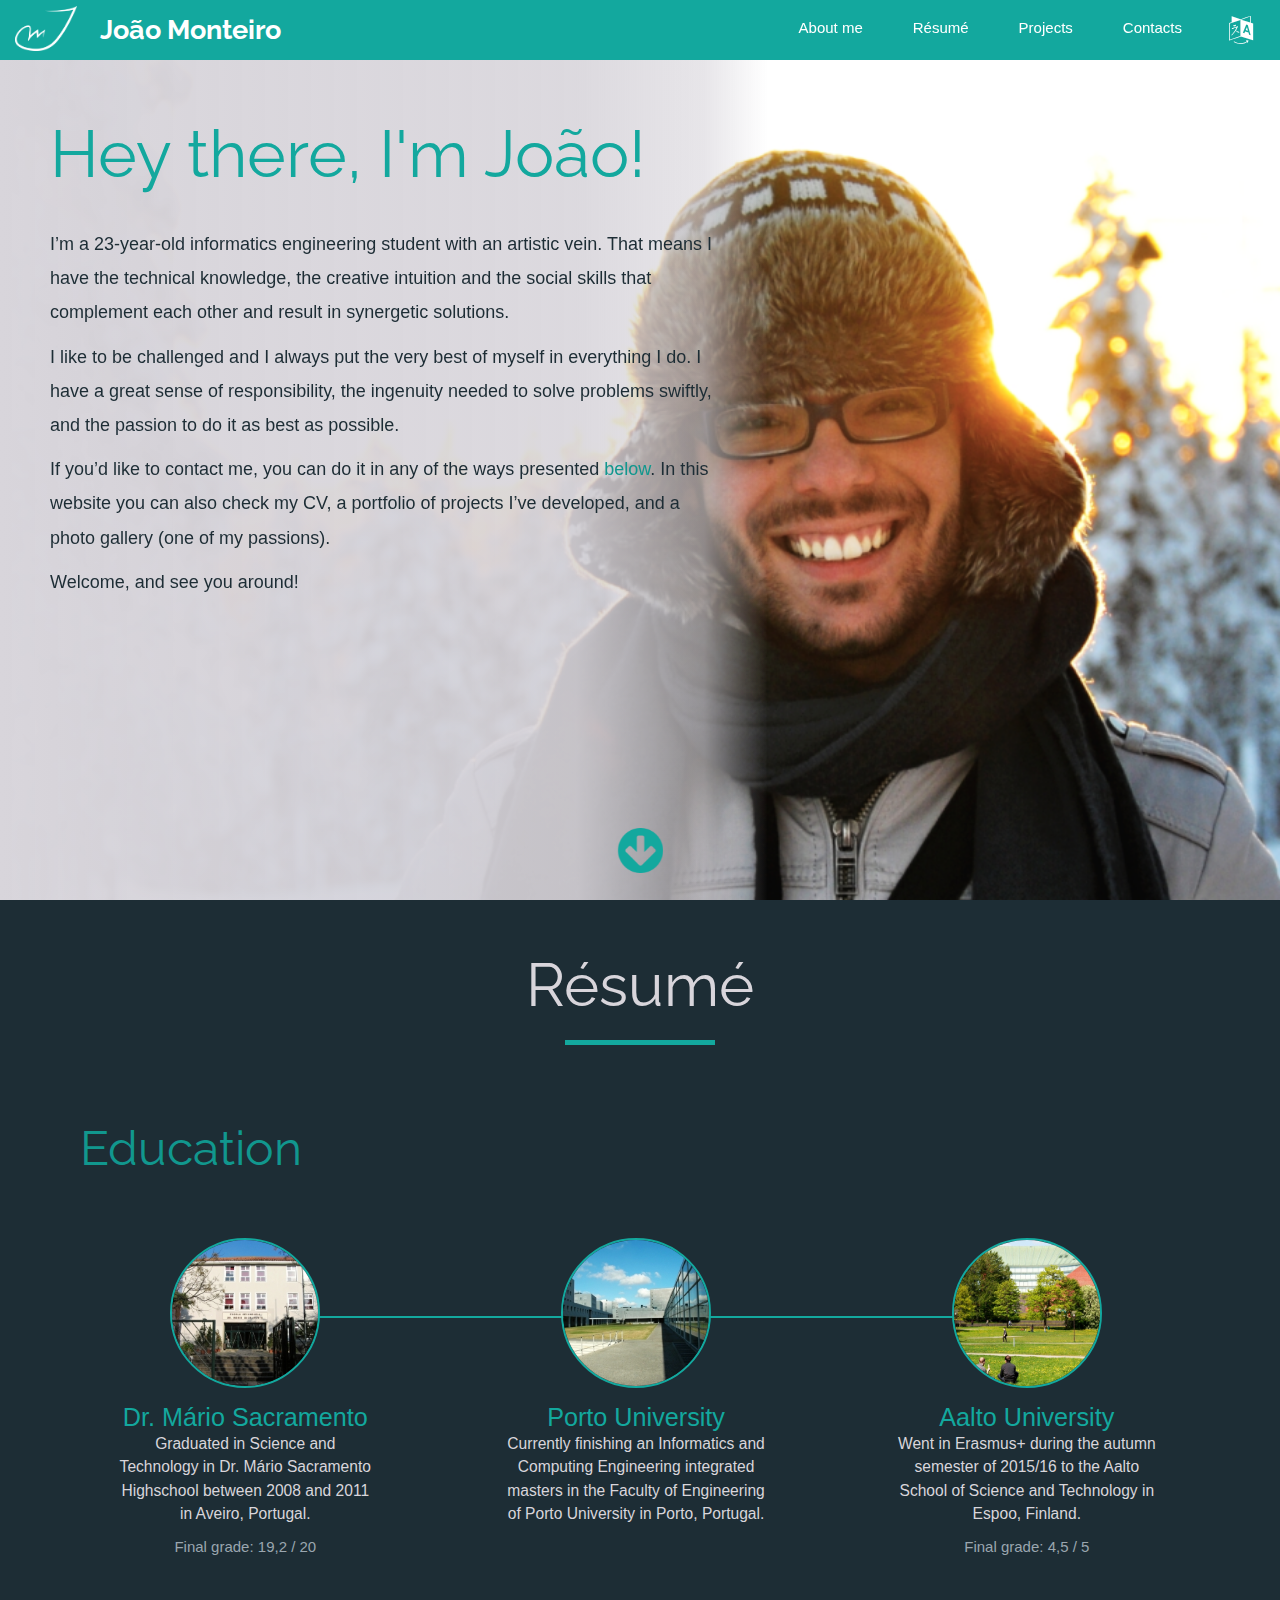
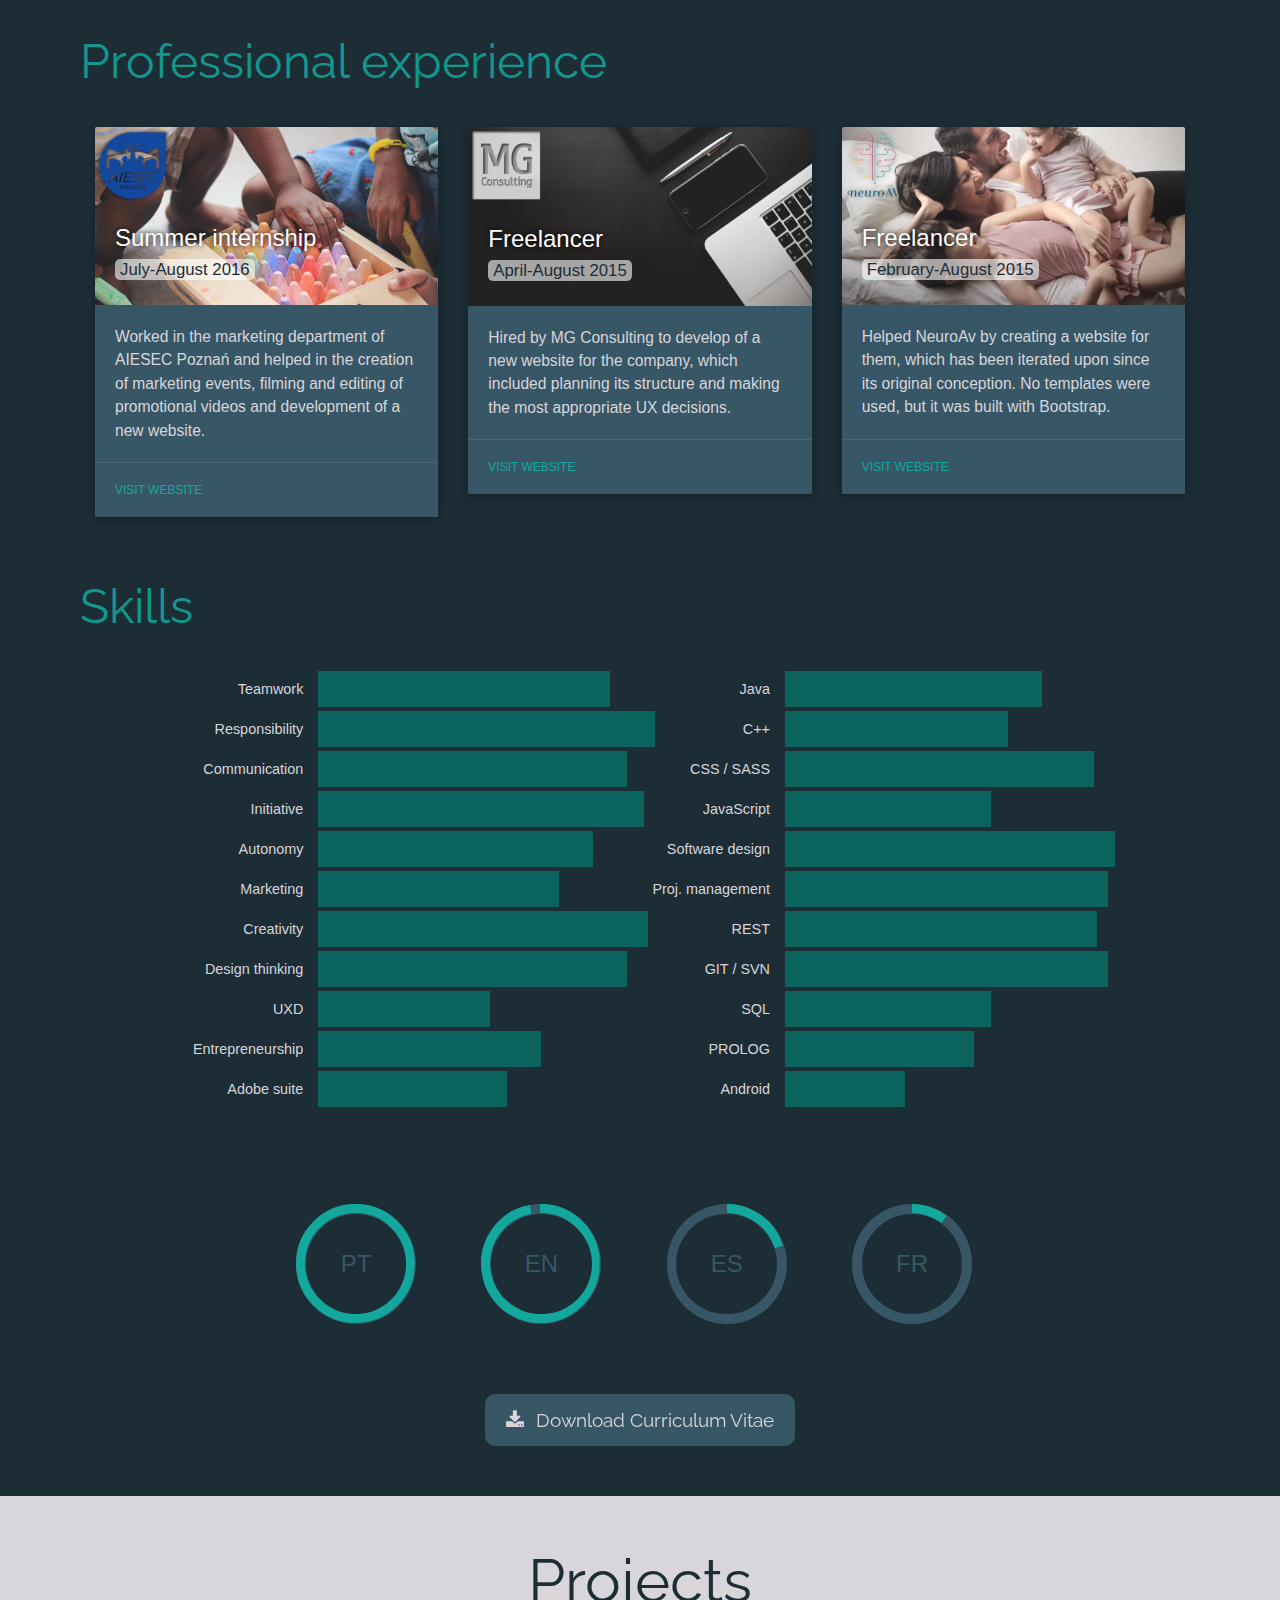
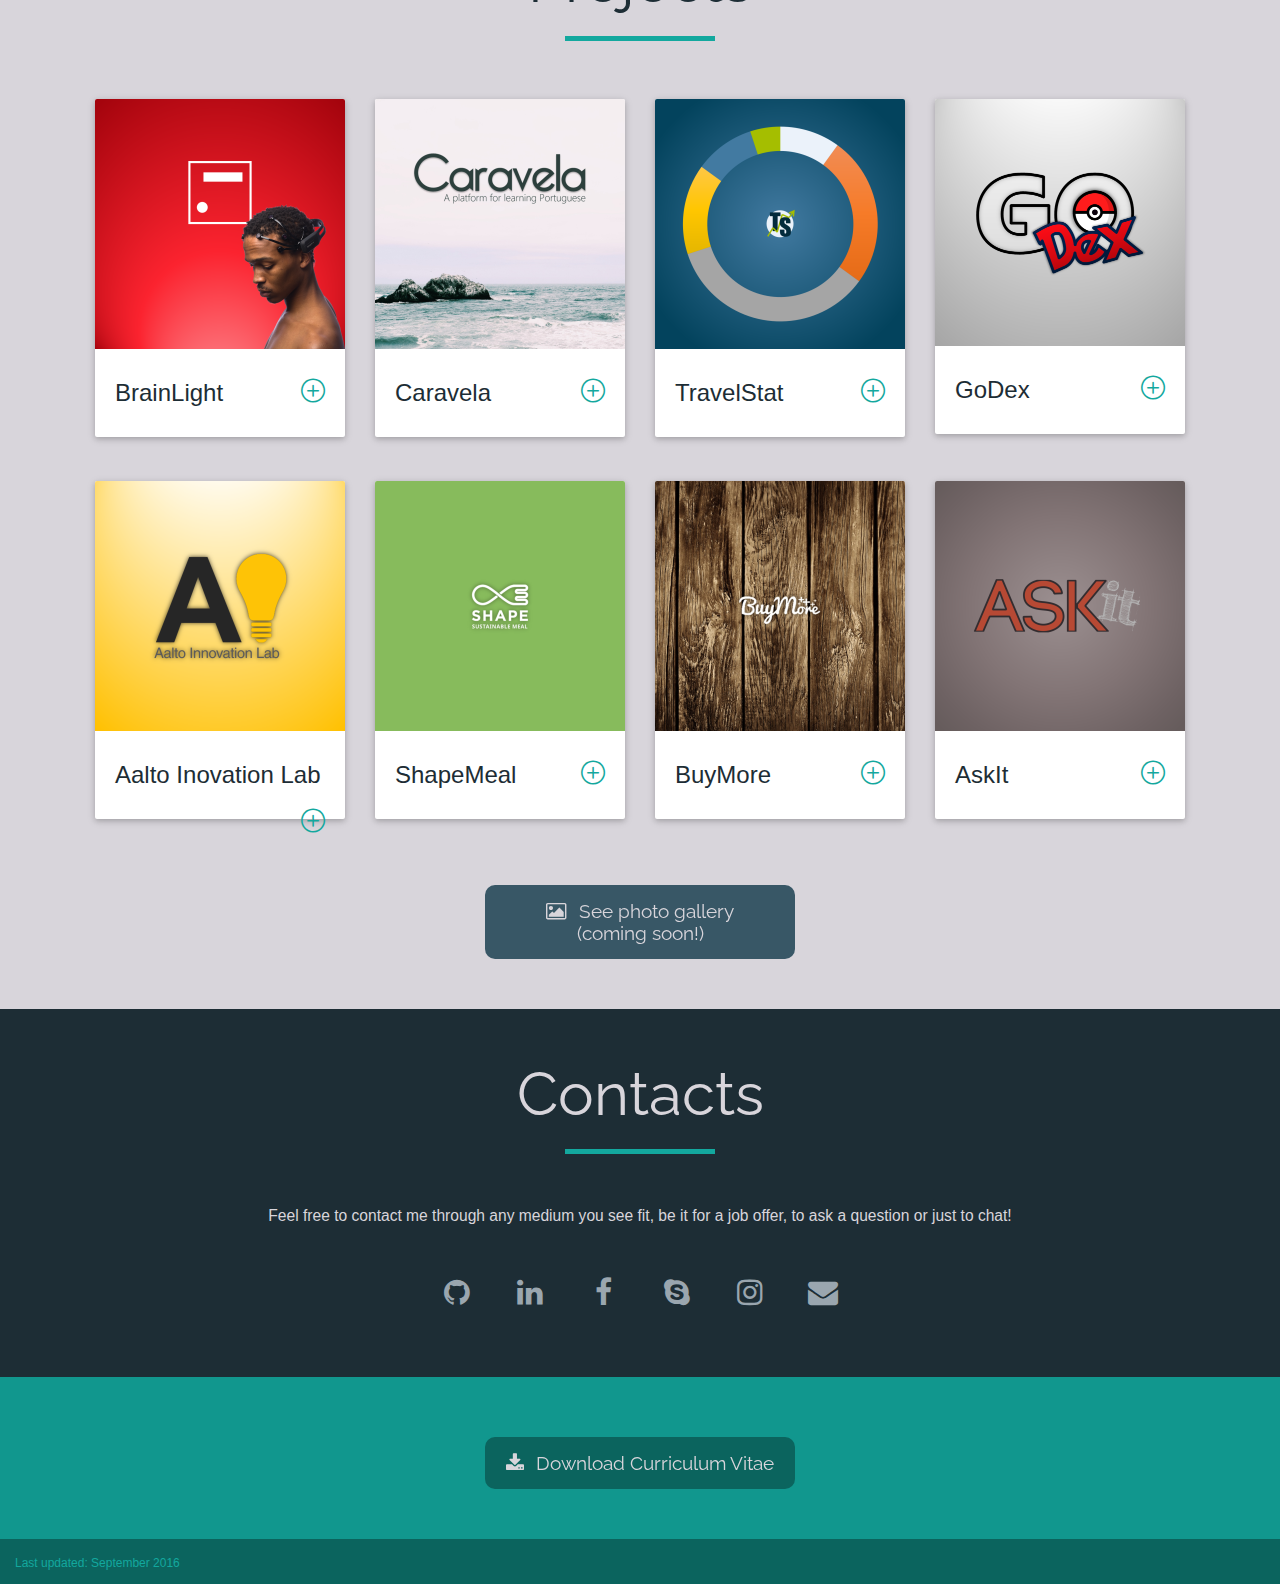
==== commit 01503597: "Added favicons" ====
--- a/en/index.html
+++ b/en/index.html
@@ -12,6 +12,15 @@
 <meta name="author" content="João Monteiro">
 
 <title>João Monteiro</title>
+
+<link rel="apple-touch-icon" sizes="180x180" href="../resources/img/favicon/apple-touch-icon.png">
+<link rel="icon" type="image/png" href="../resources/img/favicon/favicon-32x32.png" sizes="32x32">
+<link rel="icon" type="image/png" href="../resources/img/favicon/favicon-16x16.png" sizes="16x16">
+<link rel="manifest" href="../resources/img/favicon/manifest.json">
+<link rel="mask-icon" href="../resources/img/favicon/safari-pinned-tab.svg" color="#13a89e">
+<link rel="shortcut icon" href="../resources/img/favicon/favicon.ico">
+<meta name="msapplication-config" content="../resources/img/favicon/browserconfig.xml">
+<meta name="theme-color" content="#13a89e">
 
 <!-- Fonts -->
 <link href="https://fonts.googleapis.com/css?family=Raleway:200" rel="stylesheet">
@@ -145,7 +154,7 @@
 		</div><!-- /.steps-timeline -->
 		</section>
 
-		<h2>Professional experience</h2>
+		<h2 id="prof-xp">Professional experience</h2>
 
 		<div class="container">
 			<div class="row col-md-12" id="all-cards">
@@ -184,7 +193,7 @@
 							<span class="card-title">Freelancer<br><small>February-August 2015</small></span>
 						</div>
 						<div class="card-content">
-							<p>Helped NeuroAv by creating a website for them, which has been iterated upon since its original conception. No pre-defined layouts were used, though it was built with Bootstrap.</p>
+							<p>Helped NeuroAv by creating a website for them, which has been iterated upon since its original conception. No templates were used, but it was built with Bootstrap.</p>
 						</div>
 						<div class="card-action">
 							<a href="http://www.neuroav.info/" target="_blank">Visit website</a>
@@ -221,7 +230,7 @@
 						<dd class="percentage percentage-94"><span class="text">GIT / SVN</span></dd>
 						<dd class="percentage percentage-60"><span class="text">SQL</span></dd>
 						<dd class="percentage percentage-55"><span class="text">PROLOG</span></dd>
-						<dd class="percentage percentage-35"><span class="text">Alloy / VDM++</span></dd>
+						<dd class="percentage percentage-35"><span class="text">Android</span></dd>
 					</dl>
 				</div>
 			</div>
@@ -339,7 +348,7 @@
 						</div>
 						<div class="card-reveal">
 							<span class="card-title grey-text text-darken-4">GoDex<i class="icon icon-close right"></i></span>
-							<p>GoDex is a Pokédex™ specifically made for PokémonGO™ players on Android phones: it only shows the information that is relevant to those players, and has specific info that most other databases don't have. It works offline and is going to be updated frequently, especially with community feedback. It's currently in alpha-testing.</p>
+							<p>GoDex is a Pokédex™ specifically made for PokémonGO™ players with Android devices: it only shows the information that is relevant to those players, and has specific info that most other databases don't have. It works offline and is going to be updated frequently, especially with community feedback. It's currently in alpha testing.</p>
 							<a href="http://joaommonteiro.pt/GoDex/" target="_blanK"><button>Website</button></a>
 						</div>
 					</div>
@@ -403,13 +412,16 @@
 						<div class="card-reveal">
 							<span class="card-title grey-text text-darken-4">AskIt<i class="icon icon-close right"></i></span>
 							<p>Have a burning question to ask? Just AskIt!</p>
-							<p>AskIt is a forum where a logged in user can ask whatever question they wish, and both the questions and their answers can be scored 1 or -1. Tags make it easier for a user to find the questions they're looking for, and the ability to comment enables a healthy discussion on potential solutions.</p>
+							<p>AskIt is a forum where a logged-in user can ask whatever question they wish, and both the questions and their answers can be scored 1 or -1. Tags make it easier for a user to find the questions they're looking for, and the ability to comment enables a healthy discussion on potential solutions.</p>
 							<a href="https://youtu.be/XygAVzkPYks" target="_blanK"><button>Demo video</button></a>
 						</div>
 					</div>
 				</div>
 			</div>
 		</div>
+
+		<a href="javascript:void(0);"><button class="download-btn waves-effect" id="photos-btn"><span class="fa fa-photo"></span>See photo gallery<br>(coming soon!)</button></a>
+
     </section>
 
     <div id="contacts"></div>
--- a/resources/css/style.css
+++ b/resources/css/style.css
@@ -1422,27 +1422,36 @@
   background-color: #0b645e;
 }
 
-/* line 853, ../sass/style.scss */
+/* line 854, ../sass/style.scss */
+#photos-btn:hover {
+  background-color: #11978e;
+}
+/* line 858, ../sass/style.scss */
+#photos-btn:focus {
+  background-color: #11978e;
+}
+
+/* line 863, ../sass/style.scss */
 #footer-btn {
   background-color: #0b645e;
   margin-top: 0;
 }
-/* line 857, ../sass/style.scss */
+/* line 867, ../sass/style.scss */
 #footer-btn:hover {
   background-color: #d8d5db;
   color: #0b645e;
 }
-/* line 862, ../sass/style.scss */
+/* line 872, ../sass/style.scss */
 #footer-btn:focus {
   background-color: #d8d5db;
   color: #0b645e;
 }
 
-/* line 868, ../sass/style.scss */
+/* line 878, ../sass/style.scss */
 .card {
   background-color: #385766;
 }
-/* line 873, ../sass/style.scss */
+/* line 883, ../sass/style.scss */
 .card .card-image img {
   user-drag: none;
   user-select: none;
@@ -1451,13 +1460,13 @@
   -webkit-user-select: none;
   -ms-user-select: none;
 }
-/* line 882, ../sass/style.scss */
+/* line 892, ../sass/style.scss */
 .card .card-image .card-title {
   text-shadow: 0px 0px 5px #000;
   line-height: 1.2em;
   font-family: 'Open Sans', sans-serif;
 }
-/* line 887, ../sass/style.scss */
+/* line 897, ../sass/style.scss */
 .card .card-image .card-title small {
   text-shadow: none;
   font-size: 70%;
@@ -1468,54 +1477,54 @@
   padding-bottom: 1px;
   border-radius: 5px;
 }
-/* line 900, ../sass/style.scss */
+/* line 910, ../sass/style.scss */
 .card .card-content {
   color: #d8d5db !important;
 }
-/* line 906, ../sass/style.scss */
+/* line 916, ../sass/style.scss */
 .card .card-action a {
   color: #13a89e !important;
 }
-/* line 909, ../sass/style.scss */
+/* line 919, ../sass/style.scss */
 .card .card-action a:hover {
   color: #d8d5db !important;
 }
 
-/* line 916, ../sass/style.scss */
+/* line 926, ../sass/style.scss */
 #all-cards {
   padding-top: 15px;
 }
 
-/* line 920, ../sass/style.scss */
+/* line 930, ../sass/style.scss */
 .projects-card {
   background-color: white !important;
 }
-/* line 930, ../sass/style.scss */
+/* line 940, ../sass/style.scss */
 .projects-card .card-content .card-title {
   color: #1d2d35 !important;
 }
-/* line 933, ../sass/style.scss */
+/* line 943, ../sass/style.scss */
 .projects-card .card-content .card-title i {
   color: #13a89e;
   display: inline-block;
   float: right;
   margin-top: 10px;
 }
-/* line 943, ../sass/style.scss */
+/* line 953, ../sass/style.scss */
 .projects-card .card-reveal .card-title {
   color: #11978e !important;
 }
-/* line 946, ../sass/style.scss */
+/* line 956, ../sass/style.scss */
 .projects-card .card-reveal .card-title i {
   color: #13a89e;
   display: inline-block;
   float: right;
 }
-/* line 954, ../sass/style.scss */
+/* line 964, ../sass/style.scss */
 .projects-card .card-reveal p a {
   color: #13a89e;
 }
-/* line 960, ../sass/style.scss */
+/* line 970, ../sass/style.scss */
 .projects-card .card-reveal a button {
   display: inline-block;
   background-color: #13a89e;
@@ -1530,26 +1539,26 @@
   font-size: 1.25em;
 }
 
-/* line 977, ../sass/style.scss */
+/* line 987, ../sass/style.scss */
 .contacts-text {
   color: #d8d5db;
   text-align: center;
   padding-bottom: 30px;
 }
 
-/* line 983, ../sass/style.scss */
+/* line 993, ../sass/style.scss */
 .social-icons {
   text-align: center;
 }
 
-/* line 987, ../sass/style.scss */
+/* line 997, ../sass/style.scss */
 .social-icon {
   display: inline-block;
   position: relative;
   margin: 5px !important;
   padding: 0 !important;
 }
-/* line 993, ../sass/style.scss */
+/* line 1003, ../sass/style.scss */
 .social-icon span {
   line-height: 60px;
   text-align: center;
@@ -1566,7 +1575,7 @@
   -webkit-transition: .1s;
   transition: .1s;
 }
-/* line 1009, ../sass/style.scss */
+/* line 1019, ../sass/style.scss */
 .social-icon span:hover {
   border-radius: 50%;
   -o-transition: .2s;
@@ -1575,32 +1584,32 @@
   -webkit-transition: .2s;
   transition: .2s;
 }
-/* line 1020, ../sass/style.scss */
+/* line 1030, ../sass/style.scss */
 .social-icon .fa-github:hover {
   background-color: #d8d5db;
   color: black;
 }
-/* line 1027, ../sass/style.scss */
+/* line 1037, ../sass/style.scss */
 .social-icon .fa-linkedin:hover {
   background-color: #007bb5;
   color: white;
 }
-/* line 1034, ../sass/style.scss */
+/* line 1044, ../sass/style.scss */
 .social-icon .fa-facebook:hover {
   background-color: #3b5998;
   color: white;
 }
-/* line 1041, ../sass/style.scss */
+/* line 1051, ../sass/style.scss */
 .social-icon .fa-skype:hover {
   background-color: #00aff0;
   color: white;
 }
-/* line 1048, ../sass/style.scss */
+/* line 1058, ../sass/style.scss */
 .social-icon .fa-instagram:hover {
   background: radial-gradient(circle farthest-corner at 35% 90%, #fec564, transparent 50%), radial-gradient(circle farthest-corner at 0 140%, #fec564, transparent 50%), radial-gradient(ellipse farthest-corner at 0 -25%, #5258cf, transparent 50%), radial-gradient(ellipse farthest-corner at 20% -50%, #5258cf, transparent 50%), radial-gradient(ellipse farthest-corner at 100% 0, #893dc2, transparent 50%), radial-gradient(ellipse farthest-corner at 60% -20%, #893dc2, transparent 50%), radial-gradient(ellipse farthest-corner at 100% 100%, #d9317a, transparent), linear-gradient(#6559ca, #bc318f 30%, #e33f5f 50%, #f77638 70%, #fec66d 100%);
   color: white;
 }
-/* line 1062, ../sass/style.scss */
+/* line 1072, ../sass/style.scss */
 .social-icon .fa-envelope:hover {
   background-color: #13a89e;
   color: white;
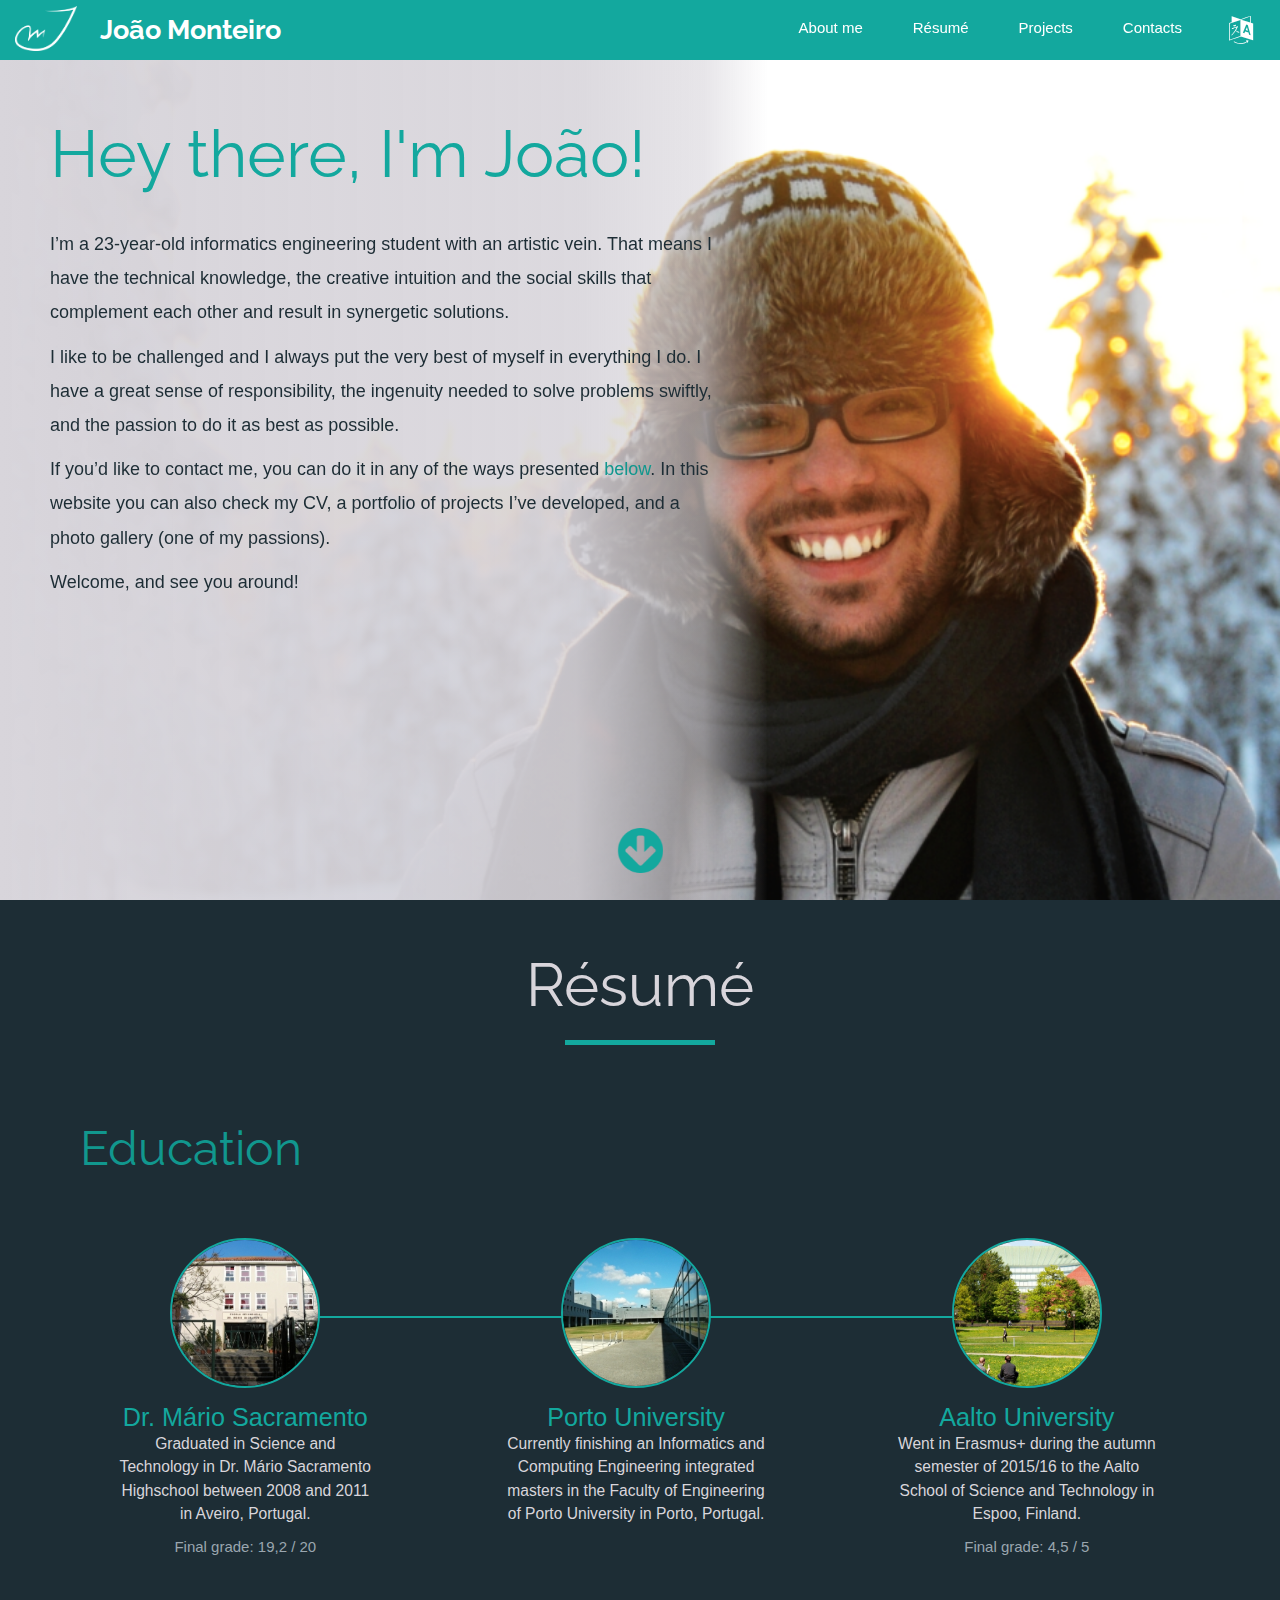
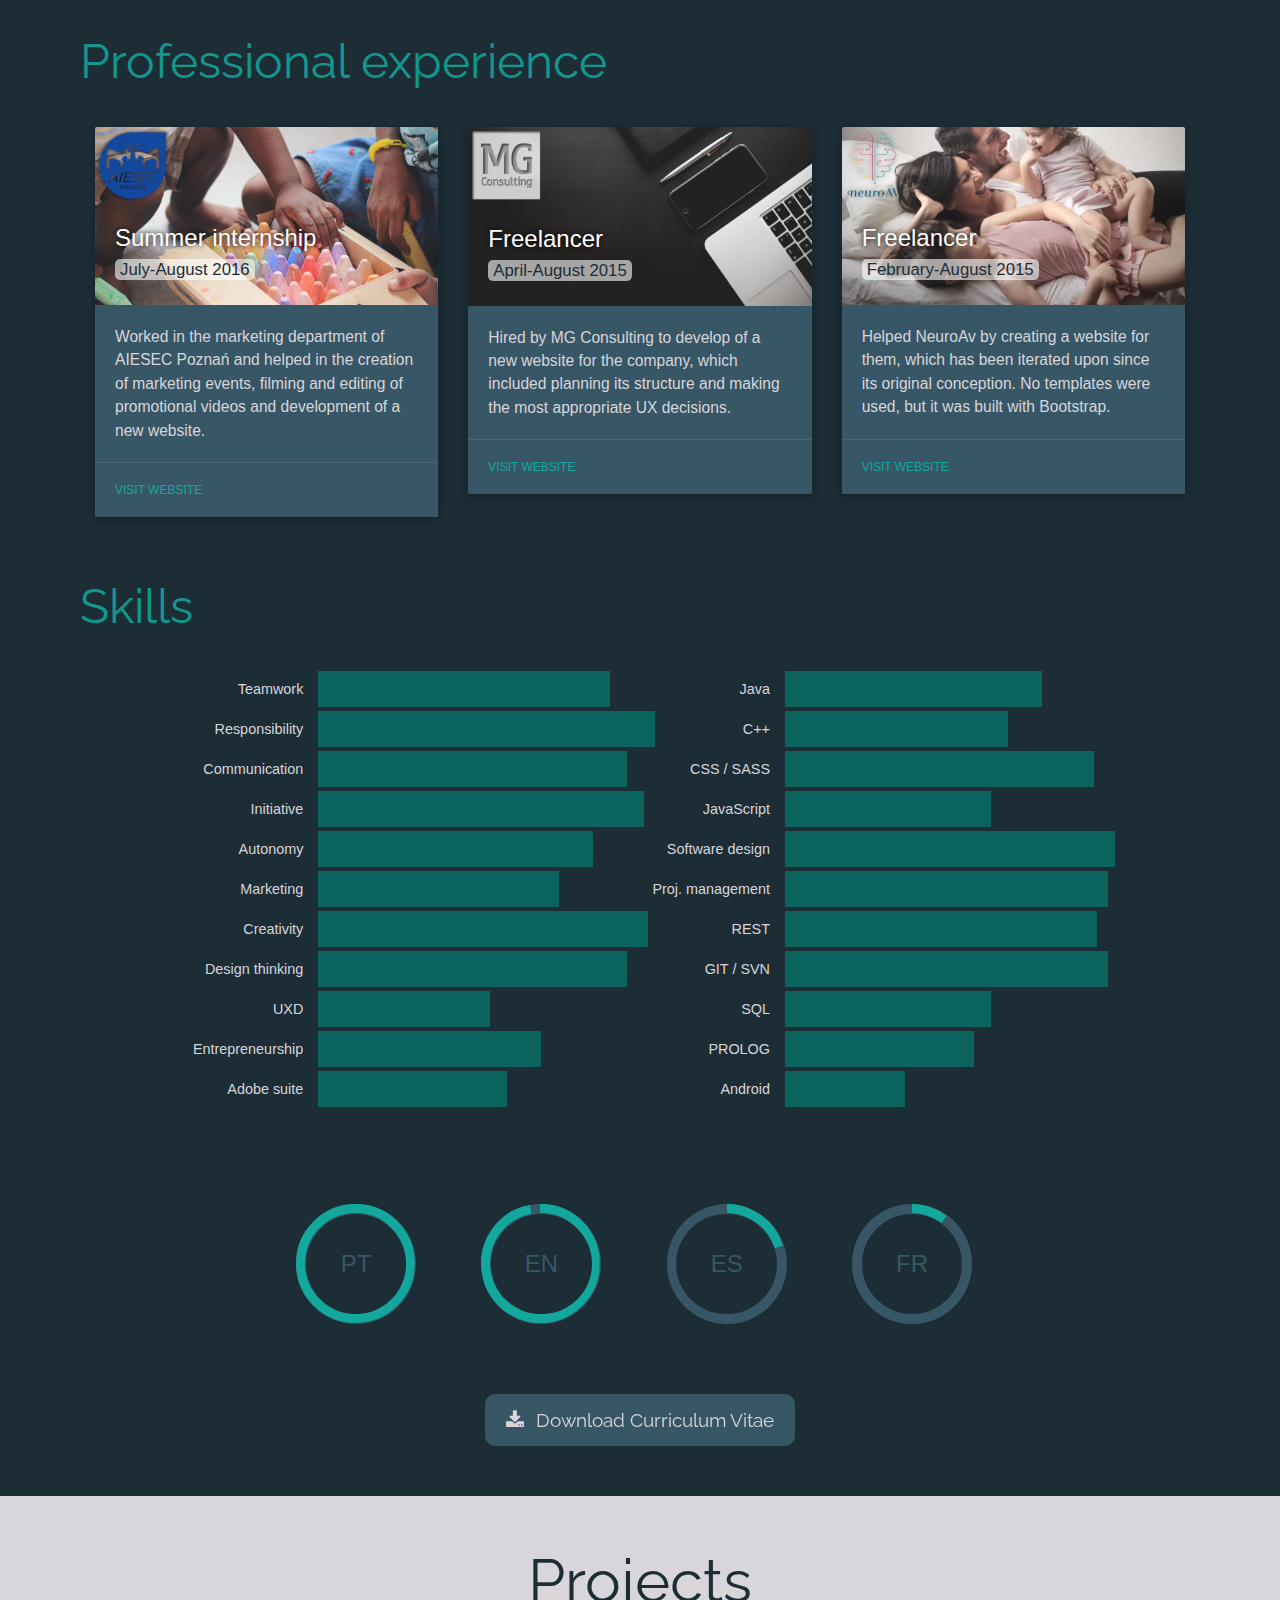
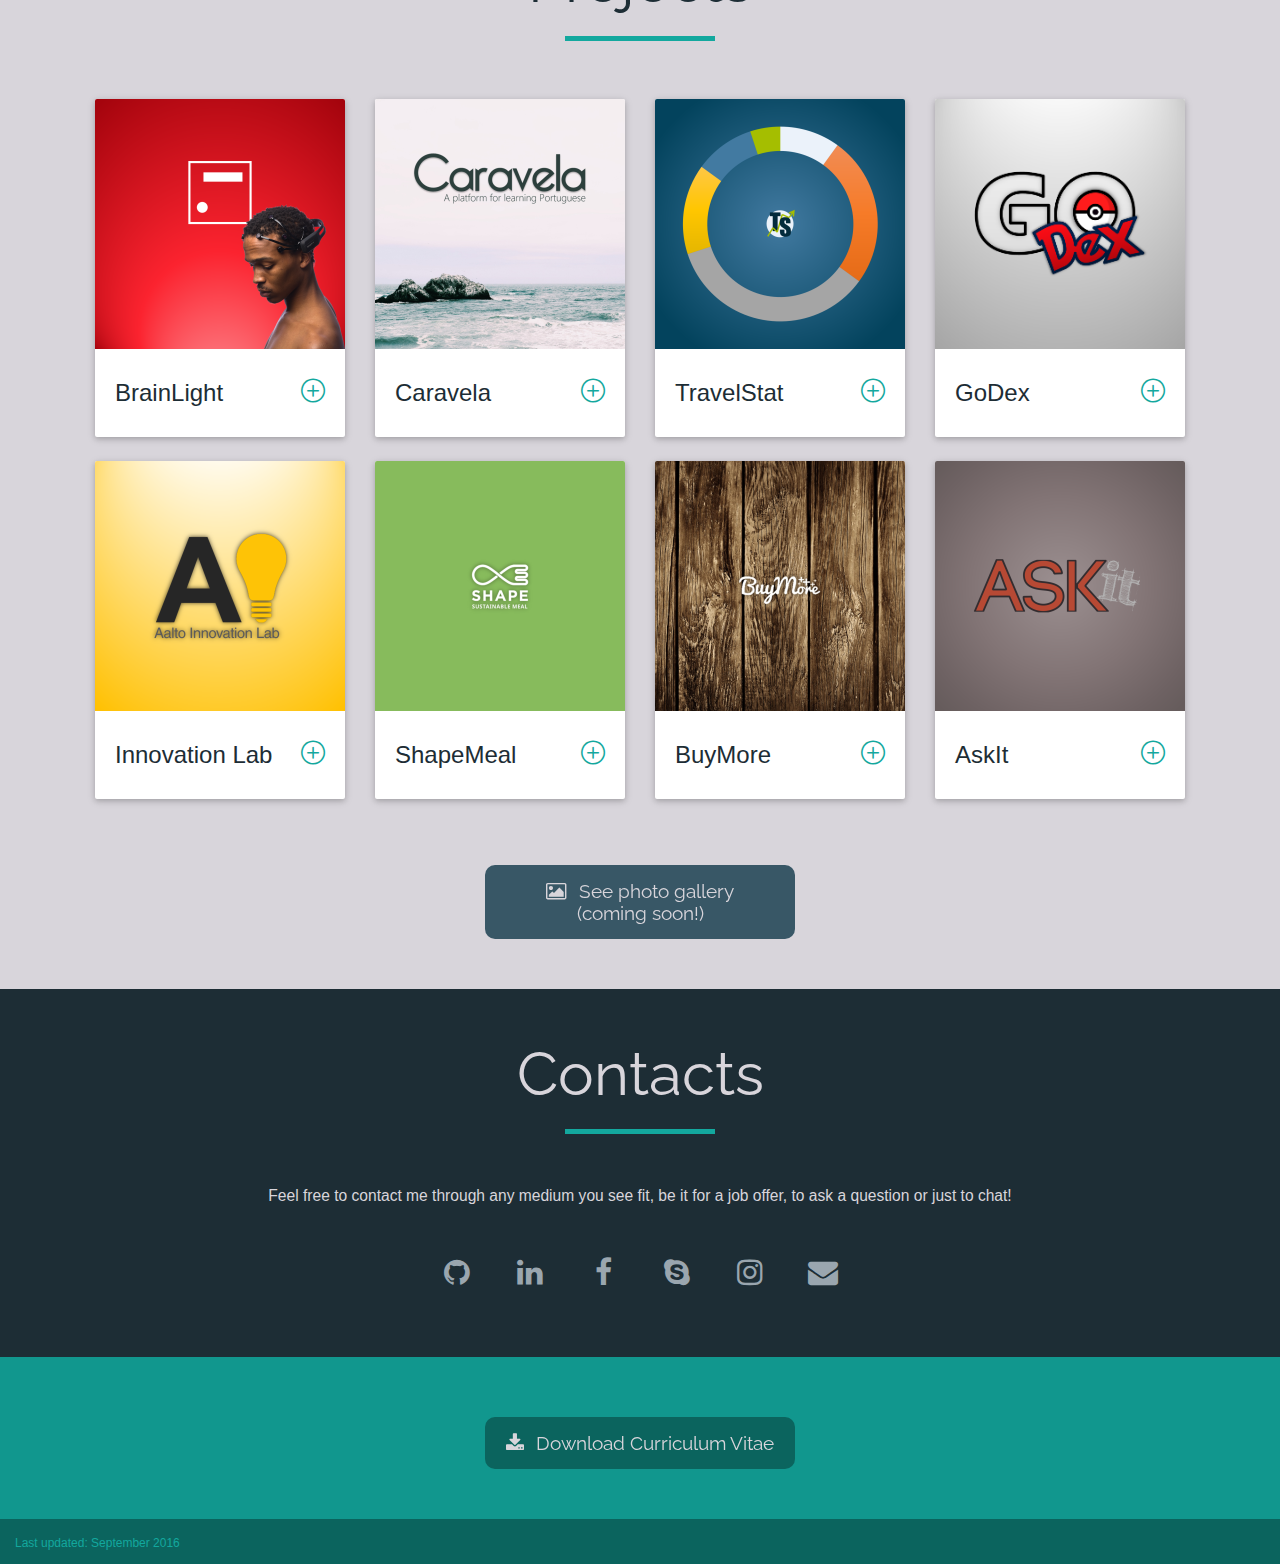
==== commit 9468b14d: "Made tiles more responsive" ====
--- a/en/index.html
+++ b/en/index.html
@@ -353,16 +353,13 @@
 						</div>
 					</div>
 				</div>
-			</div>
-
-			<div class="row col-lg-12 col-md-12 col-sm-12">
 				<div class="col-lg-3 col-md-4 col-sm-6">
 					<div class="card projects-card">
 						<div class="card-image waves-effect waves-block waves-light">
 							<img class="activator" src="../resources/img/projects/ail.png">
 						</div>
 						<div class="card-content">
-							<span class="card-title activator grey-text text-darken-4">Aalto Inovation Lab<i class="icon icon-plus right"></i></span>
+							<span class="card-title activator grey-text text-darken-4">Innovation Lab<i class="icon icon-plus right"></i></span>
 						</div>
 						<div class="card-reveal">
 							<span class="card-title grey-text text-darken-4">Aalto Inovation Lab<i class="icon icon-close right"></i></span>
--- a/resources/css/style.css
+++ b/resources/css/style.css
@@ -520,23 +520,34 @@
     font-size: 5.5em;
     padding-top: 10px;
   }
+
+  /* line 488, ../sass/style.scss */
+  .percentage {
+    margin-left: 130px !important;
+    max-width: 600px;
+    padding: 0;
+  }
+  /* line 493, ../sass/style.scss */
+  .percentage:after {
+    float: right;
+  }
 }
 /* iPhone */
 @media only screen and (max-width: 640px) {
-  /* line 491, ../sass/style.scss */
+  /* line 501, ../sass/style.scss */
   .overlay {
     background: rgba(255, 255, 255, 0.8);
   }
-  /* line 494, ../sass/style.scss */
+  /* line 504, ../sass/style.scss */
   .overlay #text {
     padding-left: 5px;
   }
-  /* line 497, ../sass/style.scss */
+  /* line 507, ../sass/style.scss */
   .overlay #text p {
     font-size: 1.5em;
     line-height: 1.9em;
   }
-  /* line 502, ../sass/style.scss */
+  /* line 512, ../sass/style.scss */
   .overlay #text h1 {
     font-size: 5.5em;
     padding-top: 10px;
@@ -544,55 +555,101 @@
 }
 /* Low-end Windows phone */
 @media only screen and (max-width: 480px) {
-  /* line 512, ../sass/style.scss */
+  /* line 522, ../sass/style.scss */
   .overlay {
     background: rgba(255, 255, 255, 0.8);
   }
-  /* line 515, ../sass/style.scss */
+  /* line 525, ../sass/style.scss */
   .overlay #text {
     padding-left: 5px;
   }
-  /* line 518, ../sass/style.scss */
+  /* line 528, ../sass/style.scss */
   .overlay #text p {
     font-size: 1.3em;
     line-height: 1.7em;
   }
-  /* line 523, ../sass/style.scss */
+  /* line 533, ../sass/style.scss */
   .overlay #text h1 {
     font-size: 4.9em;
     padding-top: 5px;
     padding-bottom: 0px;
   }
 }
-/* Old iPhones */
+/* Small androids & old iPhones */
 @media only screen and (max-width: 360px) {
-  /* line 534, ../sass/style.scss */
+  /* line 544, ../sass/style.scss */
   .overlay {
     background: rgba(255, 255, 255, 0.8);
     padding: 15px;
   }
-  /* line 538, ../sass/style.scss */
+  /* line 548, ../sass/style.scss */
   .overlay #text {
     padding-left: 0px;
   }
-  /* line 541, ../sass/style.scss */
+  /* line 551, ../sass/style.scss */
   .overlay #text p {
     font-size: 1.1em;
     line-height: 1.2em;
   }
-  /* line 546, ../sass/style.scss */
+  /* line 556, ../sass/style.scss */
   .overlay #text h1 {
     font-size: 2.7em;
     padding-top: 0px;
     padding-bottom: 0px;
   }
 
-  /* line 554, ../sass/style.scss */
+  /* line 564, ../sass/style.scss */
   #arrow-down {
     display: none;
   }
-}
-/* line 559, ../sass/style.scss */
+
+  /* line 568, ../sass/style.scss */
+  h2 {
+    margin-left: -50px !important;
+    font-size: 3em;
+    line-height: 1em;
+  }
+
+  /* line 574, ../sass/style.scss */
+  #prof-xp {
+    margin-bottom: 70px;
+    margin-top: 150px;
+  }
+
+  /* line 579, ../sass/style.scss */
+  .icon-plus {
+    display: none !important;
+  }
+
+  /* line 583, ../sass/style.scss */
+  .card-title {
+    margin: 0 !important;
+    padding: 0 !important;
+  }
+  /* line 586, ../sass/style.scss */
+  .card-title small {
+    display: none;
+  }
+
+  /* line 591, ../sass/style.scss */
+  .steps-description {
+    margin: 0 !important;
+    padding: 0 !important;
+    padding-left: 20px !important;
+  }
+
+  /* line 597, ../sass/style.scss */
+  .steps-name {
+    padding-top: 150px !important;
+    padding-left: 20px !important;
+  }
+
+  /* line 602, ../sass/style.scss */
+  .steps-timeline {
+    border-left: none !important;
+  }
+}
+/* line 607, ../sass/style.scss */
 hr {
   width: 150px;
   border-width: 5px;
@@ -600,32 +657,32 @@
   padding-bottom: 30px;
 }
 
-/* line 566, ../sass/style.scss */
+/* line 614, ../sass/style.scss */
 .light-hr {
   border-color: #d8d5db;
 }
 
-/* line 570, ../sass/style.scss */
+/* line 618, ../sass/style.scss */
 .light-text {
   color: #d8d5db;
 }
 
-/* line 574, ../sass/style.scss */
+/* line 622, ../sass/style.scss */
 .dark-hr {
   border-color: #1d2d35;
 }
 
-/* line 578, ../sass/style.scss */
+/* line 626, ../sass/style.scss */
 .dark-text {
   color: #1d2d35;
 }
 
-/* line 582, ../sass/style.scss */
+/* line 630, ../sass/style.scss */
 .centered {
   text-align: center;
 }
 
-/* line 586, ../sass/style.scss */
+/* line 634, ../sass/style.scss */
 #cv {
   position: relative;
   z-index: -1;
@@ -634,7 +691,7 @@
   width: 100%;
 }
 
-/* line 594, ../sass/style.scss */
+/* line 642, ../sass/style.scss */
 #portfolio {
   position: relative;
   z-index: -1;
@@ -643,7 +700,7 @@
   width: 100%;
 }
 
-/* line 602, ../sass/style.scss */
+/* line 650, ../sass/style.scss */
 #social-media {
   position: relative;
   z-index: -1;
@@ -652,7 +709,7 @@
   width: 100%;
 }
 
-/* line 610, ../sass/style.scss */
+/* line 658, ../sass/style.scss */
 #end {
   position: relative;
   z-index: -1;
@@ -661,25 +718,25 @@
   width: 100%;
 }
 
-/* line 618, ../sass/style.scss */
+/* line 666, ../sass/style.scss */
 #steps {
   padding-top: 85px;
   padding-bottom: 50px;
 }
 
-/* line 623, ../sass/style.scss */
+/* line 671, ../sass/style.scss */
 .steps-timeline {
   outline: 1px dashed rgba(255, 0, 0, 0);
 }
 @media screen and (max-width: 500px) {
-  /* line 623, ../sass/style.scss */
+  /* line 671, ../sass/style.scss */
   .steps-timeline {
     border-left: 2px solid #13a89e;
     margin-left: 25px;
   }
 }
 @media screen and (min-width: 500px) {
-  /* line 623, ../sass/style.scss */
+  /* line 671, ../sass/style.scss */
   .steps-timeline {
     border-top: 2px solid #13a89e;
     padding-top: 20px;
@@ -688,21 +745,21 @@
     margin-right: 16.65%;
   }
 }
-/* line 639, ../sass/style.scss */
+/* line 687, ../sass/style.scss */
 .steps-timeline:after {
   content: "";
   display: table;
   clear: both;
 }
 
-/* line 647, ../sass/style.scss */
+/* line 695, ../sass/style.scss */
 .steps-one,
 .steps-two,
 .steps-three {
   outline: 1px dashed rgba(0, 128, 0, 0);
 }
 @media screen and (max-width: 500px) {
-  /* line 647, ../sass/style.scss */
+  /* line 695, ../sass/style.scss */
   .steps-one,
   .steps-two,
   .steps-three {
@@ -710,7 +767,7 @@
   }
 }
 @media screen and (min-width: 500px) {
-  /* line 647, ../sass/style.scss */
+  /* line 695, ../sass/style.scss */
   .steps-one,
   .steps-two,
   .steps-three {
@@ -721,7 +778,7 @@
 }
 
 @media screen and (max-width: 500px) {
-  /* line 661, ../sass/style.scss */
+  /* line 709, ../sass/style.scss */
   .steps-one,
   .steps-two {
     padding-bottom: 40px;
@@ -729,7 +786,7 @@
 }
 
 @media screen and (min-width: 500px) {
-  /* line 666, ../sass/style.scss */
+  /* line 714, ../sass/style.scss */
   .steps-one {
     margin-left: -16.65%;
     margin-right: 16.65%;
@@ -737,20 +794,20 @@
 }
 
 @media screen and (max-width: 500px) {
-  /* line 675, ../sass/style.scss */
+  /* line 723, ../sass/style.scss */
   .steps-three {
     margin-bottom: -100%;
   }
 }
 @media screen and (min-width: 500px) {
-  /* line 675, ../sass/style.scss */
+  /* line 723, ../sass/style.scss */
   .steps-three {
     margin-left: 16.65%;
     margin-right: -16.65%;
   }
 }
 
-/* line 685, ../sass/style.scss */
+/* line 733, ../sass/style.scss */
 .steps-img {
   display: block;
   margin: auto;
@@ -766,63 +823,63 @@
   -ms-user-select: none;
 }
 @media screen and (max-width: 500px) {
-  /* line 685, ../sass/style.scss */
+  /* line 733, ../sass/style.scss */
   .steps-img {
     float: left;
     margin-right: 20px;
   }
 }
 
-/* line 706, ../sass/style.scss */
+/* line 754, ../sass/style.scss */
 .steps-name,
 .steps-description {
   margin: 0;
 }
 
-/* line 709, ../sass/style.scss */
+/* line 757, ../sass/style.scss */
 .steps-name {
   color: #13a89e;
   padding-top: 15px;
   font-size: 2.1em;
 }
 @media screen and (min-width: 500px) {
-  /* line 709, ../sass/style.scss */
+  /* line 757, ../sass/style.scss */
   .steps-name {
     text-align: center;
   }
 }
 
-/* line 718, ../sass/style.scss */
+/* line 766, ../sass/style.scss */
 .steps-description {
   color: #d8d5db;
   overflow: hidden;
 }
 @media screen and (min-width: 500px) {
-  /* line 718, ../sass/style.scss */
+  /* line 766, ../sass/style.scss */
   .steps-description {
     text-align: center;
   }
 }
 
-/* line 727, ../sass/style.scss */
+/* line 775, ../sass/style.scss */
 .steps-sub-description {
   color: #9aa6af;
   font-size: 1.25em;
   text-align: center;
 }
 
-/* line 733, ../sass/style.scss */
+/* line 781, ../sass/style.scss */
 #lang-charts {
   padding-top: 30px;
 }
 
-/* line 737, ../sass/style.scss */
+/* line 785, ../sass/style.scss */
 #lang-charts-row {
   margin: 0 auto;
   text-align: center;
 }
 
-/* line 742, ../sass/style.scss */
+/* line 790, ../sass/style.scss */
 .radial-graph {
   position: relative;
   display: inline-block;
@@ -830,7 +887,7 @@
   float: center;
 }
 
-/* line 749, ../sass/style.scss */
+/* line 797, ../sass/style.scss */
 dl {
   display: flex;
   flex-direction: column;
@@ -840,7 +897,7 @@
   padding: 20px;
 }
 
-/* line 758, ../sass/style.scss */
+/* line 806, ../sass/style.scss */
 dt {
   align-self: flex-start;
   width: 100%;
@@ -853,7 +910,7 @@
   margin-left: 130px;
 }
 
-/* line 770, ../sass/style.scss */
+/* line 818, ../sass/style.scss */
 .text {
   display: flex;
   align-items: center;
@@ -865,7 +922,7 @@
   font-size: 1.2em;
 }
 
-/* line 781, ../sass/style.scss */
+/* line 829, ../sass/style.scss */
 .percentage {
   line-height: 1;
   width: 100%;
@@ -873,7 +930,7 @@
   margin-left: 130px;
   background: repeating-linear-gradient(to right, transparent, transparent 1px, transparent 1px, transparent 5%);
 }
-/* line 794, ../sass/style.scss */
+/* line 842, ../sass/style.scss */
 .percentage:after {
   content: "";
   display: block;
@@ -887,513 +944,513 @@
   transition: background-color .3s ease;
   cursor: pointer;
 }
-/* line 809, ../sass/style.scss */
+/* line 857, ../sass/style.scss */
 .percentage:hover:after, .percentage:focus:after {
   background-color: #13a89e;
   cursor: default;
 }
 
-/* line 818, ../sass/style.scss */
+/* line 866, ../sass/style.scss */
 .percentage-1:after {
   width: 1%;
 }
 
-/* line 818, ../sass/style.scss */
+/* line 866, ../sass/style.scss */
 .percentage-2:after {
   width: 2%;
 }
 
-/* line 818, ../sass/style.scss */
+/* line 866, ../sass/style.scss */
 .percentage-3:after {
   width: 3%;
 }
 
-/* line 818, ../sass/style.scss */
+/* line 866, ../sass/style.scss */
 .percentage-4:after {
   width: 4%;
 }
 
-/* line 818, ../sass/style.scss */
+/* line 866, ../sass/style.scss */
 .percentage-5:after {
   width: 5%;
 }
 
-/* line 818, ../sass/style.scss */
+/* line 866, ../sass/style.scss */
 .percentage-6:after {
   width: 6%;
 }
 
-/* line 818, ../sass/style.scss */
+/* line 866, ../sass/style.scss */
 .percentage-7:after {
   width: 7%;
 }
 
-/* line 818, ../sass/style.scss */
+/* line 866, ../sass/style.scss */
 .percentage-8:after {
   width: 8%;
 }
 
-/* line 818, ../sass/style.scss */
+/* line 866, ../sass/style.scss */
 .percentage-9:after {
   width: 9%;
 }
 
-/* line 818, ../sass/style.scss */
+/* line 866, ../sass/style.scss */
 .percentage-10:after {
   width: 10%;
 }
 
-/* line 818, ../sass/style.scss */
+/* line 866, ../sass/style.scss */
 .percentage-11:after {
   width: 11%;
 }
 
-/* line 818, ../sass/style.scss */
+/* line 866, ../sass/style.scss */
 .percentage-12:after {
   width: 12%;
 }
 
-/* line 818, ../sass/style.scss */
+/* line 866, ../sass/style.scss */
 .percentage-13:after {
   width: 13%;
 }
 
-/* line 818, ../sass/style.scss */
+/* line 866, ../sass/style.scss */
 .percentage-14:after {
   width: 14%;
 }
 
-/* line 818, ../sass/style.scss */
+/* line 866, ../sass/style.scss */
 .percentage-15:after {
   width: 15%;
 }
 
-/* line 818, ../sass/style.scss */
+/* line 866, ../sass/style.scss */
 .percentage-16:after {
   width: 16%;
 }
 
-/* line 818, ../sass/style.scss */
+/* line 866, ../sass/style.scss */
 .percentage-17:after {
   width: 17%;
 }
 
-/* line 818, ../sass/style.scss */
+/* line 866, ../sass/style.scss */
 .percentage-18:after {
   width: 18%;
 }
 
-/* line 818, ../sass/style.scss */
+/* line 866, ../sass/style.scss */
 .percentage-19:after {
   width: 19%;
 }
 
-/* line 818, ../sass/style.scss */
+/* line 866, ../sass/style.scss */
 .percentage-20:after {
   width: 20%;
 }
 
-/* line 818, ../sass/style.scss */
+/* line 866, ../sass/style.scss */
 .percentage-21:after {
   width: 21%;
 }
 
-/* line 818, ../sass/style.scss */
+/* line 866, ../sass/style.scss */
 .percentage-22:after {
   width: 22%;
 }
 
-/* line 818, ../sass/style.scss */
+/* line 866, ../sass/style.scss */
 .percentage-23:after {
   width: 23%;
 }
 
-/* line 818, ../sass/style.scss */
+/* line 866, ../sass/style.scss */
 .percentage-24:after {
   width: 24%;
 }
 
-/* line 818, ../sass/style.scss */
+/* line 866, ../sass/style.scss */
 .percentage-25:after {
   width: 25%;
 }
 
-/* line 818, ../sass/style.scss */
+/* line 866, ../sass/style.scss */
 .percentage-26:after {
   width: 26%;
 }
 
-/* line 818, ../sass/style.scss */
+/* line 866, ../sass/style.scss */
 .percentage-27:after {
   width: 27%;
 }
 
-/* line 818, ../sass/style.scss */
+/* line 866, ../sass/style.scss */
 .percentage-28:after {
   width: 28%;
 }
 
-/* line 818, ../sass/style.scss */
+/* line 866, ../sass/style.scss */
 .percentage-29:after {
   width: 29%;
 }
 
-/* line 818, ../sass/style.scss */
+/* line 866, ../sass/style.scss */
 .percentage-30:after {
   width: 30%;
 }
 
-/* line 818, ../sass/style.scss */
+/* line 866, ../sass/style.scss */
 .percentage-31:after {
   width: 31%;
 }
 
-/* line 818, ../sass/style.scss */
+/* line 866, ../sass/style.scss */
 .percentage-32:after {
   width: 32%;
 }
 
-/* line 818, ../sass/style.scss */
+/* line 866, ../sass/style.scss */
 .percentage-33:after {
   width: 33%;
 }
 
-/* line 818, ../sass/style.scss */
+/* line 866, ../sass/style.scss */
 .percentage-34:after {
   width: 34%;
 }
 
-/* line 818, ../sass/style.scss */
+/* line 866, ../sass/style.scss */
 .percentage-35:after {
   width: 35%;
 }
 
-/* line 818, ../sass/style.scss */
+/* line 866, ../sass/style.scss */
 .percentage-36:after {
   width: 36%;
 }
 
-/* line 818, ../sass/style.scss */
+/* line 866, ../sass/style.scss */
 .percentage-37:after {
   width: 37%;
 }
 
-/* line 818, ../sass/style.scss */
+/* line 866, ../sass/style.scss */
 .percentage-38:after {
   width: 38%;
 }
 
-/* line 818, ../sass/style.scss */
+/* line 866, ../sass/style.scss */
 .percentage-39:after {
   width: 39%;
 }
 
-/* line 818, ../sass/style.scss */
+/* line 866, ../sass/style.scss */
 .percentage-40:after {
   width: 40%;
 }
 
-/* line 818, ../sass/style.scss */
+/* line 866, ../sass/style.scss */
 .percentage-41:after {
   width: 41%;
 }
 
-/* line 818, ../sass/style.scss */
+/* line 866, ../sass/style.scss */
 .percentage-42:after {
   width: 42%;
 }
 
-/* line 818, ../sass/style.scss */
+/* line 866, ../sass/style.scss */
 .percentage-43:after {
   width: 43%;
 }
 
-/* line 818, ../sass/style.scss */
+/* line 866, ../sass/style.scss */
 .percentage-44:after {
   width: 44%;
 }
 
-/* line 818, ../sass/style.scss */
+/* line 866, ../sass/style.scss */
 .percentage-45:after {
   width: 45%;
 }
 
-/* line 818, ../sass/style.scss */
+/* line 866, ../sass/style.scss */
 .percentage-46:after {
   width: 46%;
 }
 
-/* line 818, ../sass/style.scss */
+/* line 866, ../sass/style.scss */
 .percentage-47:after {
   width: 47%;
 }
 
-/* line 818, ../sass/style.scss */
+/* line 866, ../sass/style.scss */
 .percentage-48:after {
   width: 48%;
 }
 
-/* line 818, ../sass/style.scss */
+/* line 866, ../sass/style.scss */
 .percentage-49:after {
   width: 49%;
 }
 
-/* line 818, ../sass/style.scss */
+/* line 866, ../sass/style.scss */
 .percentage-50:after {
   width: 50%;
 }
 
-/* line 818, ../sass/style.scss */
+/* line 866, ../sass/style.scss */
 .percentage-51:after {
   width: 51%;
 }
 
-/* line 818, ../sass/style.scss */
+/* line 866, ../sass/style.scss */
 .percentage-52:after {
   width: 52%;
 }
 
-/* line 818, ../sass/style.scss */
+/* line 866, ../sass/style.scss */
 .percentage-53:after {
   width: 53%;
 }
 
-/* line 818, ../sass/style.scss */
+/* line 866, ../sass/style.scss */
 .percentage-54:after {
   width: 54%;
 }
 
-/* line 818, ../sass/style.scss */
+/* line 866, ../sass/style.scss */
 .percentage-55:after {
   width: 55%;
 }
 
-/* line 818, ../sass/style.scss */
+/* line 866, ../sass/style.scss */
 .percentage-56:after {
   width: 56%;
 }
 
-/* line 818, ../sass/style.scss */
+/* line 866, ../sass/style.scss */
 .percentage-57:after {
   width: 57%;
 }
 
-/* line 818, ../sass/style.scss */
+/* line 866, ../sass/style.scss */
 .percentage-58:after {
   width: 58%;
 }
 
-/* line 818, ../sass/style.scss */
+/* line 866, ../sass/style.scss */
 .percentage-59:after {
   width: 59%;
 }
 
-/* line 818, ../sass/style.scss */
+/* line 866, ../sass/style.scss */
 .percentage-60:after {
   width: 60%;
 }
 
-/* line 818, ../sass/style.scss */
+/* line 866, ../sass/style.scss */
 .percentage-61:after {
   width: 61%;
 }
 
-/* line 818, ../sass/style.scss */
+/* line 866, ../sass/style.scss */
 .percentage-62:after {
   width: 62%;
 }
 
-/* line 818, ../sass/style.scss */
+/* line 866, ../sass/style.scss */
 .percentage-63:after {
   width: 63%;
 }
 
-/* line 818, ../sass/style.scss */
+/* line 866, ../sass/style.scss */
 .percentage-64:after {
   width: 64%;
 }
 
-/* line 818, ../sass/style.scss */
+/* line 866, ../sass/style.scss */
 .percentage-65:after {
   width: 65%;
 }
 
-/* line 818, ../sass/style.scss */
+/* line 866, ../sass/style.scss */
 .percentage-66:after {
   width: 66%;
 }
 
-/* line 818, ../sass/style.scss */
+/* line 866, ../sass/style.scss */
 .percentage-67:after {
   width: 67%;
 }
 
-/* line 818, ../sass/style.scss */
+/* line 866, ../sass/style.scss */
 .percentage-68:after {
   width: 68%;
 }
 
-/* line 818, ../sass/style.scss */
+/* line 866, ../sass/style.scss */
 .percentage-69:after {
   width: 69%;
 }
 
-/* line 818, ../sass/style.scss */
+/* line 866, ../sass/style.scss */
 .percentage-70:after {
   width: 70%;
 }
 
-/* line 818, ../sass/style.scss */
+/* line 866, ../sass/style.scss */
 .percentage-71:after {
   width: 71%;
 }
 
-/* line 818, ../sass/style.scss */
+/* line 866, ../sass/style.scss */
 .percentage-72:after {
   width: 72%;
 }
 
-/* line 818, ../sass/style.scss */
+/* line 866, ../sass/style.scss */
 .percentage-73:after {
   width: 73%;
 }
 
-/* line 818, ../sass/style.scss */
+/* line 866, ../sass/style.scss */
 .percentage-74:after {
   width: 74%;
 }
 
-/* line 818, ../sass/style.scss */
+/* line 866, ../sass/style.scss */
 .percentage-75:after {
   width: 75%;
 }
 
-/* line 818, ../sass/style.scss */
+/* line 866, ../sass/style.scss */
 .percentage-76:after {
   width: 76%;
 }
 
-/* line 818, ../sass/style.scss */
+/* line 866, ../sass/style.scss */
 .percentage-77:after {
   width: 77%;
 }
 
-/* line 818, ../sass/style.scss */
+/* line 866, ../sass/style.scss */
 .percentage-78:after {
   width: 78%;
 }
 
-/* line 818, ../sass/style.scss */
+/* line 866, ../sass/style.scss */
 .percentage-79:after {
   width: 79%;
 }
 
-/* line 818, ../sass/style.scss */
+/* line 866, ../sass/style.scss */
 .percentage-80:after {
   width: 80%;
 }
 
-/* line 818, ../sass/style.scss */
+/* line 866, ../sass/style.scss */
 .percentage-81:after {
   width: 81%;
 }
 
-/* line 818, ../sass/style.scss */
+/* line 866, ../sass/style.scss */
 .percentage-82:after {
   width: 82%;
 }
 
-/* line 818, ../sass/style.scss */
+/* line 866, ../sass/style.scss */
 .percentage-83:after {
   width: 83%;
 }
 
-/* line 818, ../sass/style.scss */
+/* line 866, ../sass/style.scss */
 .percentage-84:after {
   width: 84%;
 }
 
-/* line 818, ../sass/style.scss */
+/* line 866, ../sass/style.scss */
 .percentage-85:after {
   width: 85%;
 }
 
-/* line 818, ../sass/style.scss */
+/* line 866, ../sass/style.scss */
 .percentage-86:after {
   width: 86%;
 }
 
-/* line 818, ../sass/style.scss */
+/* line 866, ../sass/style.scss */
 .percentage-87:after {
   width: 87%;
 }
 
-/* line 818, ../sass/style.scss */
+/* line 866, ../sass/style.scss */
 .percentage-88:after {
   width: 88%;
 }
 
-/* line 818, ../sass/style.scss */
+/* line 866, ../sass/style.scss */
 .percentage-89:after {
   width: 89%;
 }
 
-/* line 818, ../sass/style.scss */
+/* line 866, ../sass/style.scss */
 .percentage-90:after {
   width: 90%;
 }
 
-/* line 818, ../sass/style.scss */
+/* line 866, ../sass/style.scss */
 .percentage-91:after {
   width: 91%;
 }
 
-/* line 818, ../sass/style.scss */
+/* line 866, ../sass/style.scss */
 .percentage-92:after {
   width: 92%;
 }
 
-/* line 818, ../sass/style.scss */
+/* line 866, ../sass/style.scss */
 .percentage-93:after {
   width: 93%;
 }
 
-/* line 818, ../sass/style.scss */
+/* line 866, ../sass/style.scss */
 .percentage-94:after {
   width: 94%;
 }
 
-/* line 818, ../sass/style.scss */
+/* line 866, ../sass/style.scss */
 .percentage-95:after {
   width: 95%;
 }
 
-/* line 818, ../sass/style.scss */
+/* line 866, ../sass/style.scss */
 .percentage-96:after {
   width: 96%;
 }
 
-/* line 818, ../sass/style.scss */
+/* line 866, ../sass/style.scss */
 .percentage-97:after {
   width: 97%;
 }
 
-/* line 818, ../sass/style.scss */
+/* line 866, ../sass/style.scss */
 .percentage-98:after {
   width: 98%;
 }
 
-/* line 818, ../sass/style.scss */
+/* line 866, ../sass/style.scss */
 .percentage-99:after {
   width: 99%;
 }
 
-/* line 818, ../sass/style.scss */
+/* line 866, ../sass/style.scss */
 .percentage-100:after {
   width: 100%;
 }
 
-/* line 825, ../sass/style.scss */
+/* line 873, ../sass/style.scss */
 .download-btn {
   display: inline-block;
   position: relative;
@@ -1409,49 +1466,49 @@
   padding: 15px;
   border-radius: 10px;
 }
-/* line 840, ../sass/style.scss */
+/* line 888, ../sass/style.scss */
 .download-btn span {
   padding-right: 12px;
 }
-/* line 844, ../sass/style.scss */
+/* line 892, ../sass/style.scss */
 .download-btn:hover {
   background-color: #0b645e;
 }
-/* line 848, ../sass/style.scss */
+/* line 896, ../sass/style.scss */
 .download-btn:focus {
   background-color: #0b645e;
 }
 
-/* line 854, ../sass/style.scss */
+/* line 902, ../sass/style.scss */
 #photos-btn:hover {
   background-color: #11978e;
 }
-/* line 858, ../sass/style.scss */
+/* line 906, ../sass/style.scss */
 #photos-btn:focus {
   background-color: #11978e;
 }
 
-/* line 863, ../sass/style.scss */
+/* line 911, ../sass/style.scss */
 #footer-btn {
   background-color: #0b645e;
   margin-top: 0;
 }
-/* line 867, ../sass/style.scss */
+/* line 915, ../sass/style.scss */
 #footer-btn:hover {
   background-color: #d8d5db;
   color: #0b645e;
 }
-/* line 872, ../sass/style.scss */
+/* line 920, ../sass/style.scss */
 #footer-btn:focus {
   background-color: #d8d5db;
   color: #0b645e;
 }
 
-/* line 878, ../sass/style.scss */
+/* line 926, ../sass/style.scss */
 .card {
   background-color: #385766;
 }
-/* line 883, ../sass/style.scss */
+/* line 931, ../sass/style.scss */
 .card .card-image img {
   user-drag: none;
   user-select: none;
@@ -1460,13 +1517,13 @@
   -webkit-user-select: none;
   -ms-user-select: none;
 }
-/* line 892, ../sass/style.scss */
+/* line 940, ../sass/style.scss */
 .card .card-image .card-title {
   text-shadow: 0px 0px 5px #000;
   line-height: 1.2em;
   font-family: 'Open Sans', sans-serif;
 }
-/* line 897, ../sass/style.scss */
+/* line 945, ../sass/style.scss */
 .card .card-image .card-title small {
   text-shadow: none;
   font-size: 70%;
@@ -1477,54 +1534,54 @@
   padding-bottom: 1px;
   border-radius: 5px;
 }
-/* line 910, ../sass/style.scss */
+/* line 958, ../sass/style.scss */
 .card .card-content {
   color: #d8d5db !important;
 }
-/* line 916, ../sass/style.scss */
+/* line 964, ../sass/style.scss */
 .card .card-action a {
   color: #13a89e !important;
 }
-/* line 919, ../sass/style.scss */
+/* line 967, ../sass/style.scss */
 .card .card-action a:hover {
   color: #d8d5db !important;
 }
 
-/* line 926, ../sass/style.scss */
+/* line 974, ../sass/style.scss */
 #all-cards {
   padding-top: 15px;
 }
 
-/* line 930, ../sass/style.scss */
+/* line 978, ../sass/style.scss */
 .projects-card {
   background-color: white !important;
 }
-/* line 940, ../sass/style.scss */
+/* line 989, ../sass/style.scss */
 .projects-card .card-content .card-title {
   color: #1d2d35 !important;
 }
-/* line 943, ../sass/style.scss */
+/* line 992, ../sass/style.scss */
 .projects-card .card-content .card-title i {
   color: #13a89e;
   display: inline-block;
   float: right;
   margin-top: 10px;
 }
-/* line 953, ../sass/style.scss */
+/* line 1002, ../sass/style.scss */
 .projects-card .card-reveal .card-title {
   color: #11978e !important;
 }
-/* line 956, ../sass/style.scss */
+/* line 1005, ../sass/style.scss */
 .projects-card .card-reveal .card-title i {
   color: #13a89e;
   display: inline-block;
   float: right;
 }
-/* line 964, ../sass/style.scss */
+/* line 1013, ../sass/style.scss */
 .projects-card .card-reveal p a {
   color: #13a89e;
 }
-/* line 970, ../sass/style.scss */
+/* line 1019, ../sass/style.scss */
 .projects-card .card-reveal a button {
   display: inline-block;
   background-color: #13a89e;
@@ -1539,26 +1596,26 @@
   font-size: 1.25em;
 }
 
-/* line 987, ../sass/style.scss */
+/* line 1036, ../sass/style.scss */
 .contacts-text {
   color: #d8d5db;
   text-align: center;
   padding-bottom: 30px;
 }
 
-/* line 993, ../sass/style.scss */
+/* line 1042, ../sass/style.scss */
 .social-icons {
   text-align: center;
 }
 
-/* line 997, ../sass/style.scss */
+/* line 1046, ../sass/style.scss */
 .social-icon {
   display: inline-block;
   position: relative;
   margin: 5px !important;
   padding: 0 !important;
 }
-/* line 1003, ../sass/style.scss */
+/* line 1052, ../sass/style.scss */
 .social-icon span {
   line-height: 60px;
   text-align: center;
@@ -1575,7 +1632,7 @@
   -webkit-transition: .1s;
   transition: .1s;
 }
-/* line 1019, ../sass/style.scss */
+/* line 1068, ../sass/style.scss */
 .social-icon span:hover {
   border-radius: 50%;
   -o-transition: .2s;
@@ -1584,32 +1641,32 @@
   -webkit-transition: .2s;
   transition: .2s;
 }
-/* line 1030, ../sass/style.scss */
+/* line 1079, ../sass/style.scss */
 .social-icon .fa-github:hover {
   background-color: #d8d5db;
   color: black;
 }
-/* line 1037, ../sass/style.scss */
+/* line 1086, ../sass/style.scss */
 .social-icon .fa-linkedin:hover {
   background-color: #007bb5;
   color: white;
 }
-/* line 1044, ../sass/style.scss */
+/* line 1093, ../sass/style.scss */
 .social-icon .fa-facebook:hover {
   background-color: #3b5998;
   color: white;
 }
-/* line 1051, ../sass/style.scss */
+/* line 1100, ../sass/style.scss */
 .social-icon .fa-skype:hover {
   background-color: #00aff0;
   color: white;
 }
-/* line 1058, ../sass/style.scss */
+/* line 1107, ../sass/style.scss */
 .social-icon .fa-instagram:hover {
   background: radial-gradient(circle farthest-corner at 35% 90%, #fec564, transparent 50%), radial-gradient(circle farthest-corner at 0 140%, #fec564, transparent 50%), radial-gradient(ellipse farthest-corner at 0 -25%, #5258cf, transparent 50%), radial-gradient(ellipse farthest-corner at 20% -50%, #5258cf, transparent 50%), radial-gradient(ellipse farthest-corner at 100% 0, #893dc2, transparent 50%), radial-gradient(ellipse farthest-corner at 60% -20%, #893dc2, transparent 50%), radial-gradient(ellipse farthest-corner at 100% 100%, #d9317a, transparent), linear-gradient(#6559ca, #bc318f 30%, #e33f5f 50%, #f77638 70%, #fec66d 100%);
   color: white;
 }
-/* line 1072, ../sass/style.scss */
+/* line 1121, ../sass/style.scss */
 .social-icon .fa-envelope:hover {
   background-color: #13a89e;
   color: white;
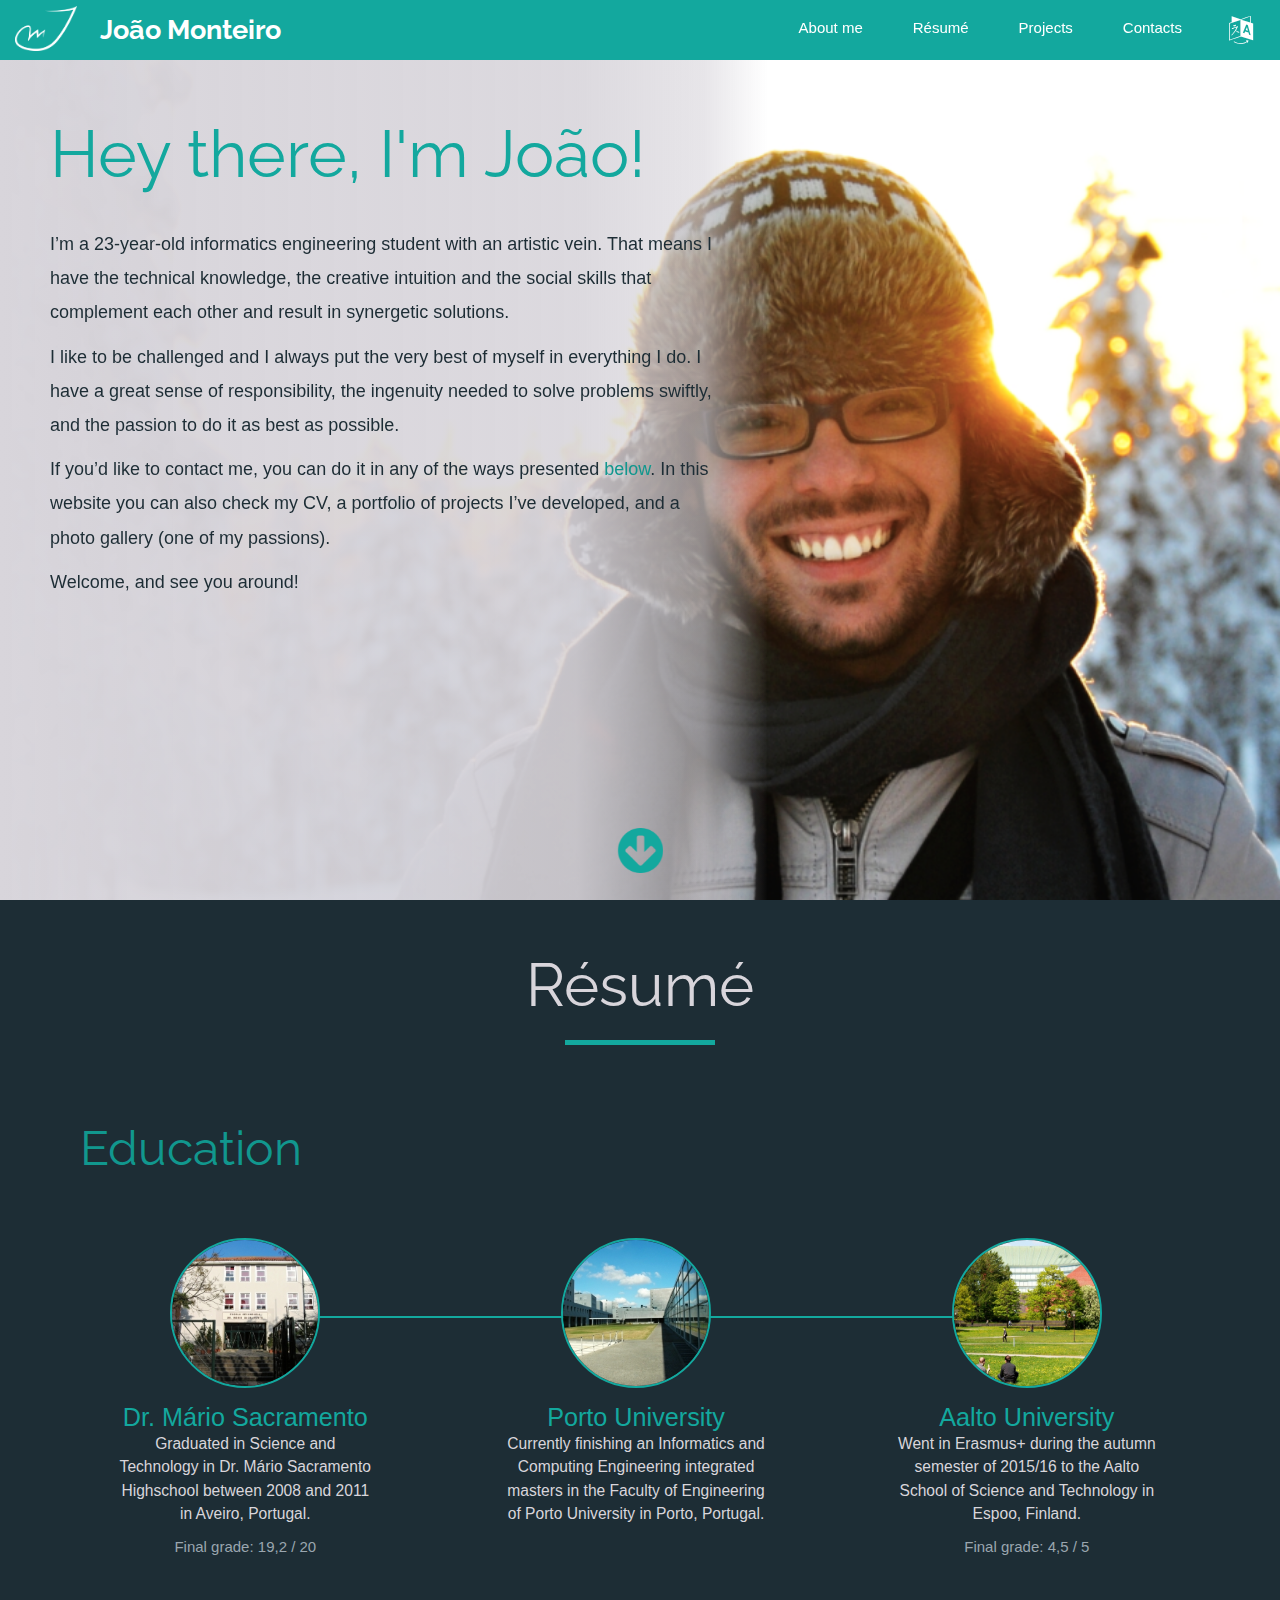
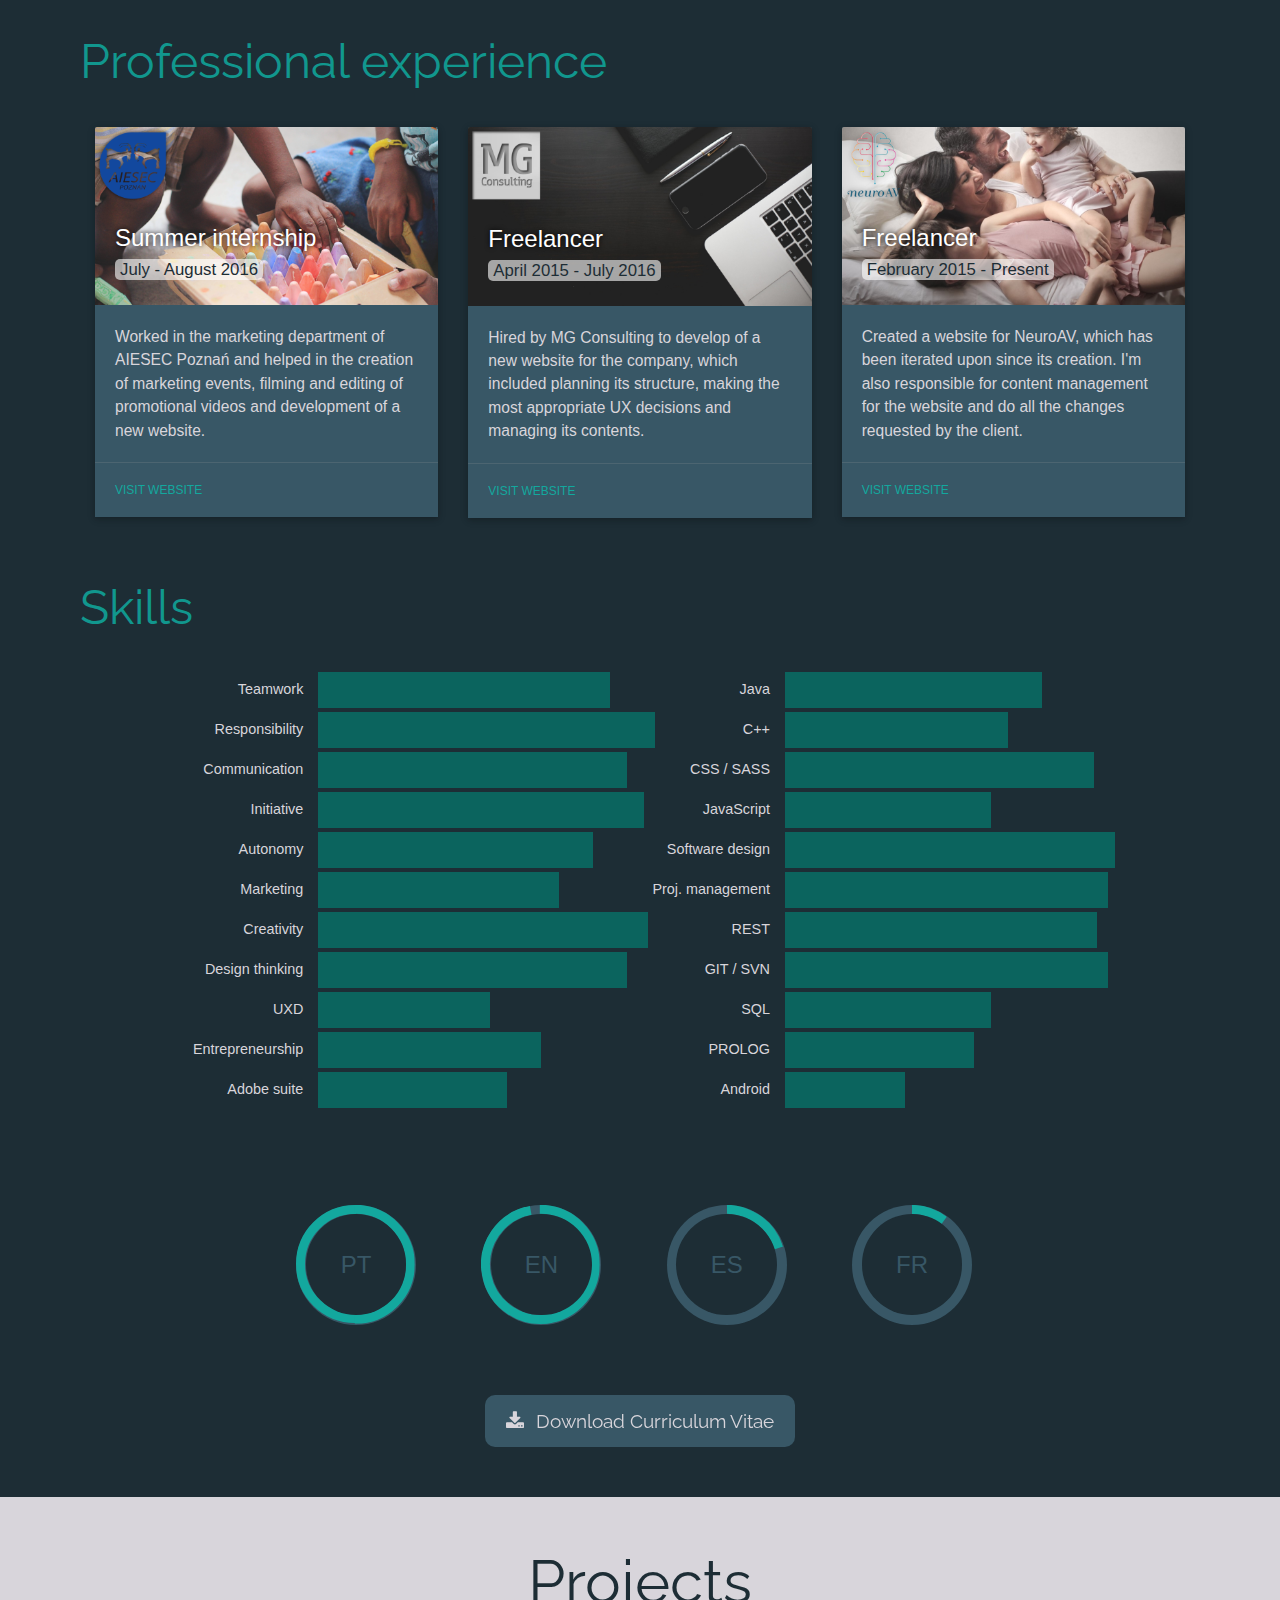
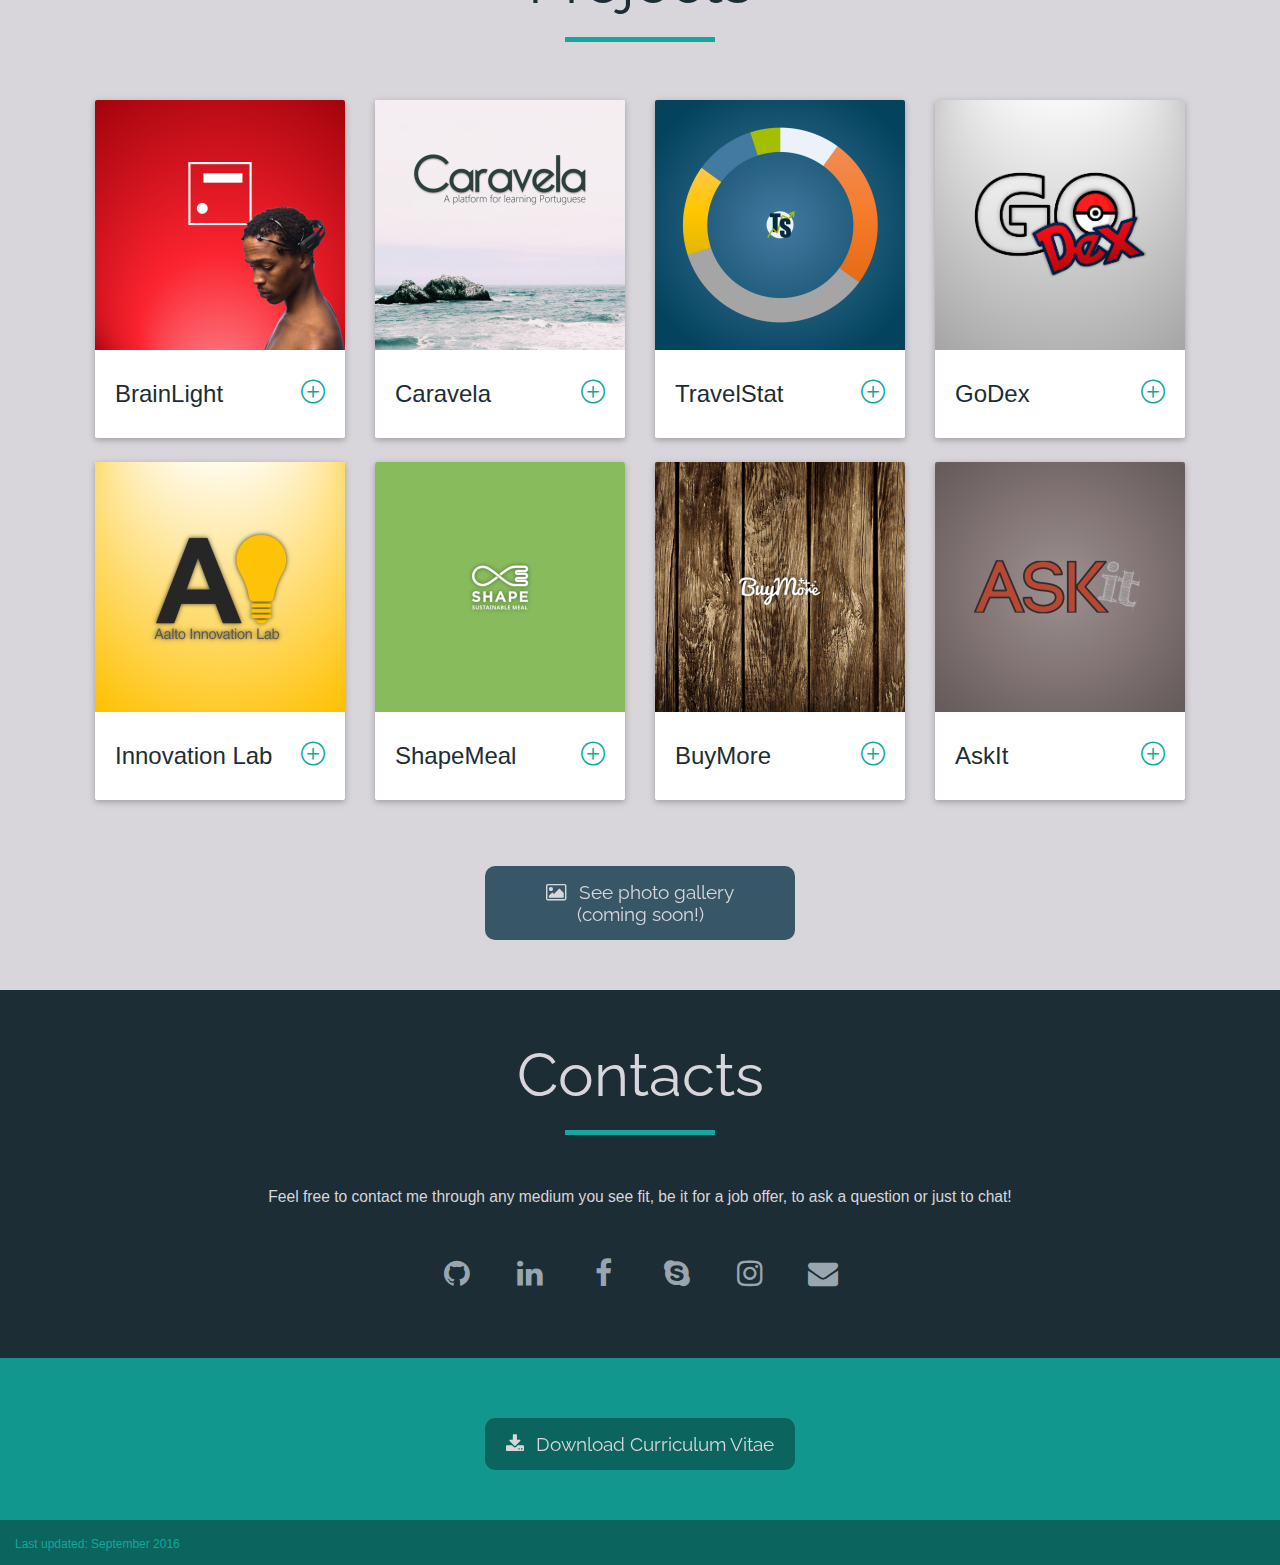
==== commit fdd13549: "Updated prof experience contents" ====
--- a/en/index.html
+++ b/en/index.html
@@ -162,7 +162,7 @@
 					<div class="card">
 						<div class="card-image">
 							<img src="../resources/img/aiesec.png">
-							<span class="card-title">Summer internship<br><small>July-August 2016</small></span>
+							<span class="card-title">Summer internship<br><small>July - August 2016</small></span>
 						</div>
 						<div class="card-content">
 							<p>Worked in the marketing department of AIESEC Poznań and helped in the creation of marketing events, filming and editing of promotional videos and development of a new website.</p>
@@ -176,10 +176,10 @@
 					<div class="card">
 						<div class="card-image">
 							<img src="../resources/img/mgconsulting.png">
-							<span class="card-title">Freelancer<br><small>April-August 2015</small></span>
-						</div>
-						<div class="card-content">
-							<p>Hired by MG Consulting to develop of a new website for the company, which included planning its structure and making the most appropriate UX decisions.</p>
+							<span class="card-title">Freelancer<br><small>April 2015 - July 2016</small></span>
+						</div>
+						<div class="card-content">
+							<p>Hired by MG Consulting to develop of a new website for the company, which included planning its structure, making the most appropriate UX decisions and managing its contents.</p>
 						</div>
 						<div class="card-action">
 							<a href="http://mgconsulting.com.pt/" target="_blank">Visit website</a>
@@ -190,10 +190,10 @@
 					<div class="card">
 						<div class="card-image">
 							<img src="../resources/img/neuroav.png">
-							<span class="card-title">Freelancer<br><small>February-August 2015</small></span>
-						</div>
-						<div class="card-content">
-							<p>Helped NeuroAv by creating a website for them, which has been iterated upon since its original conception. No templates were used, but it was built with Bootstrap.</p>
+							<span class="card-title">Freelancer<br><small>February 2015 - Present</small></span>
+						</div>
+						<div class="card-content">
+							<p>Created a website for NeuroAV, which has been iterated upon since its creation. I'm also responsible for content management for the website and do all the changes requested by the client.</p>
 						</div>
 						<div class="card-action">
 							<a href="http://www.neuroav.info/" target="_blank">Visit website</a>
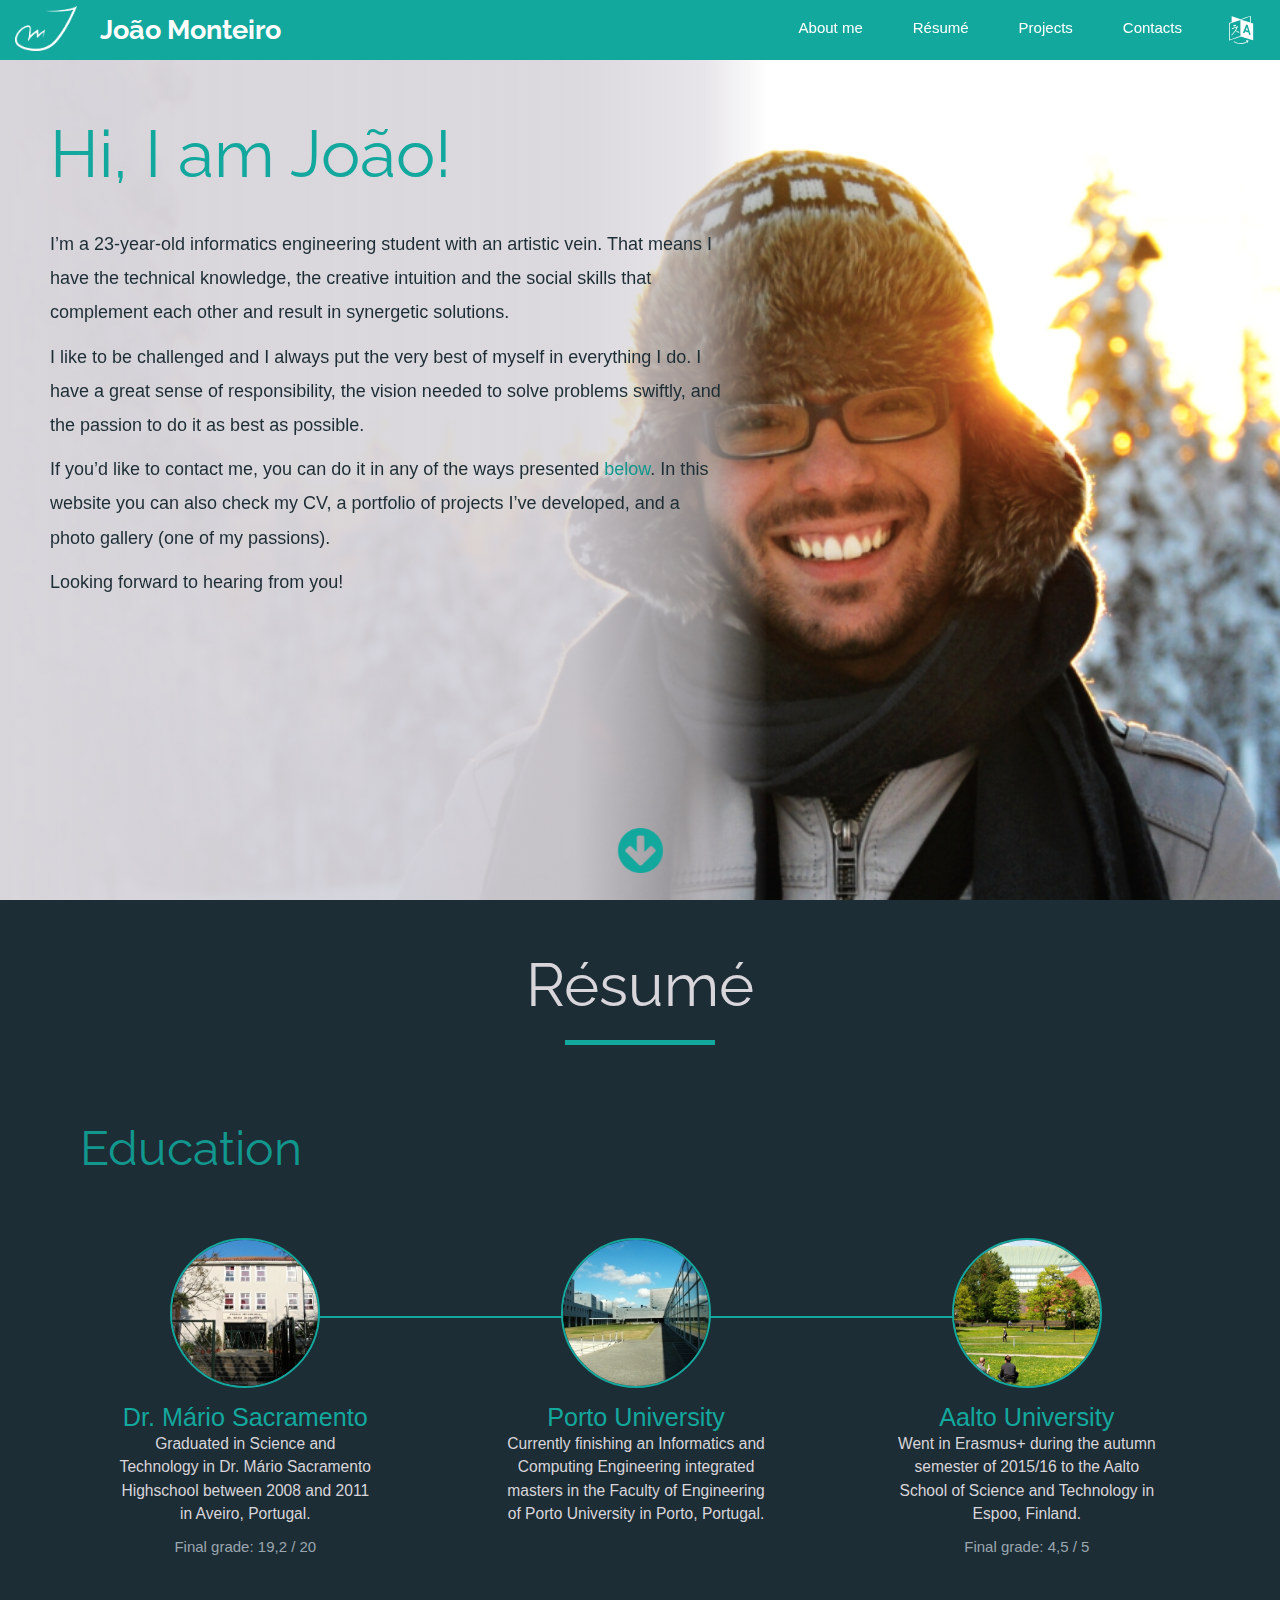
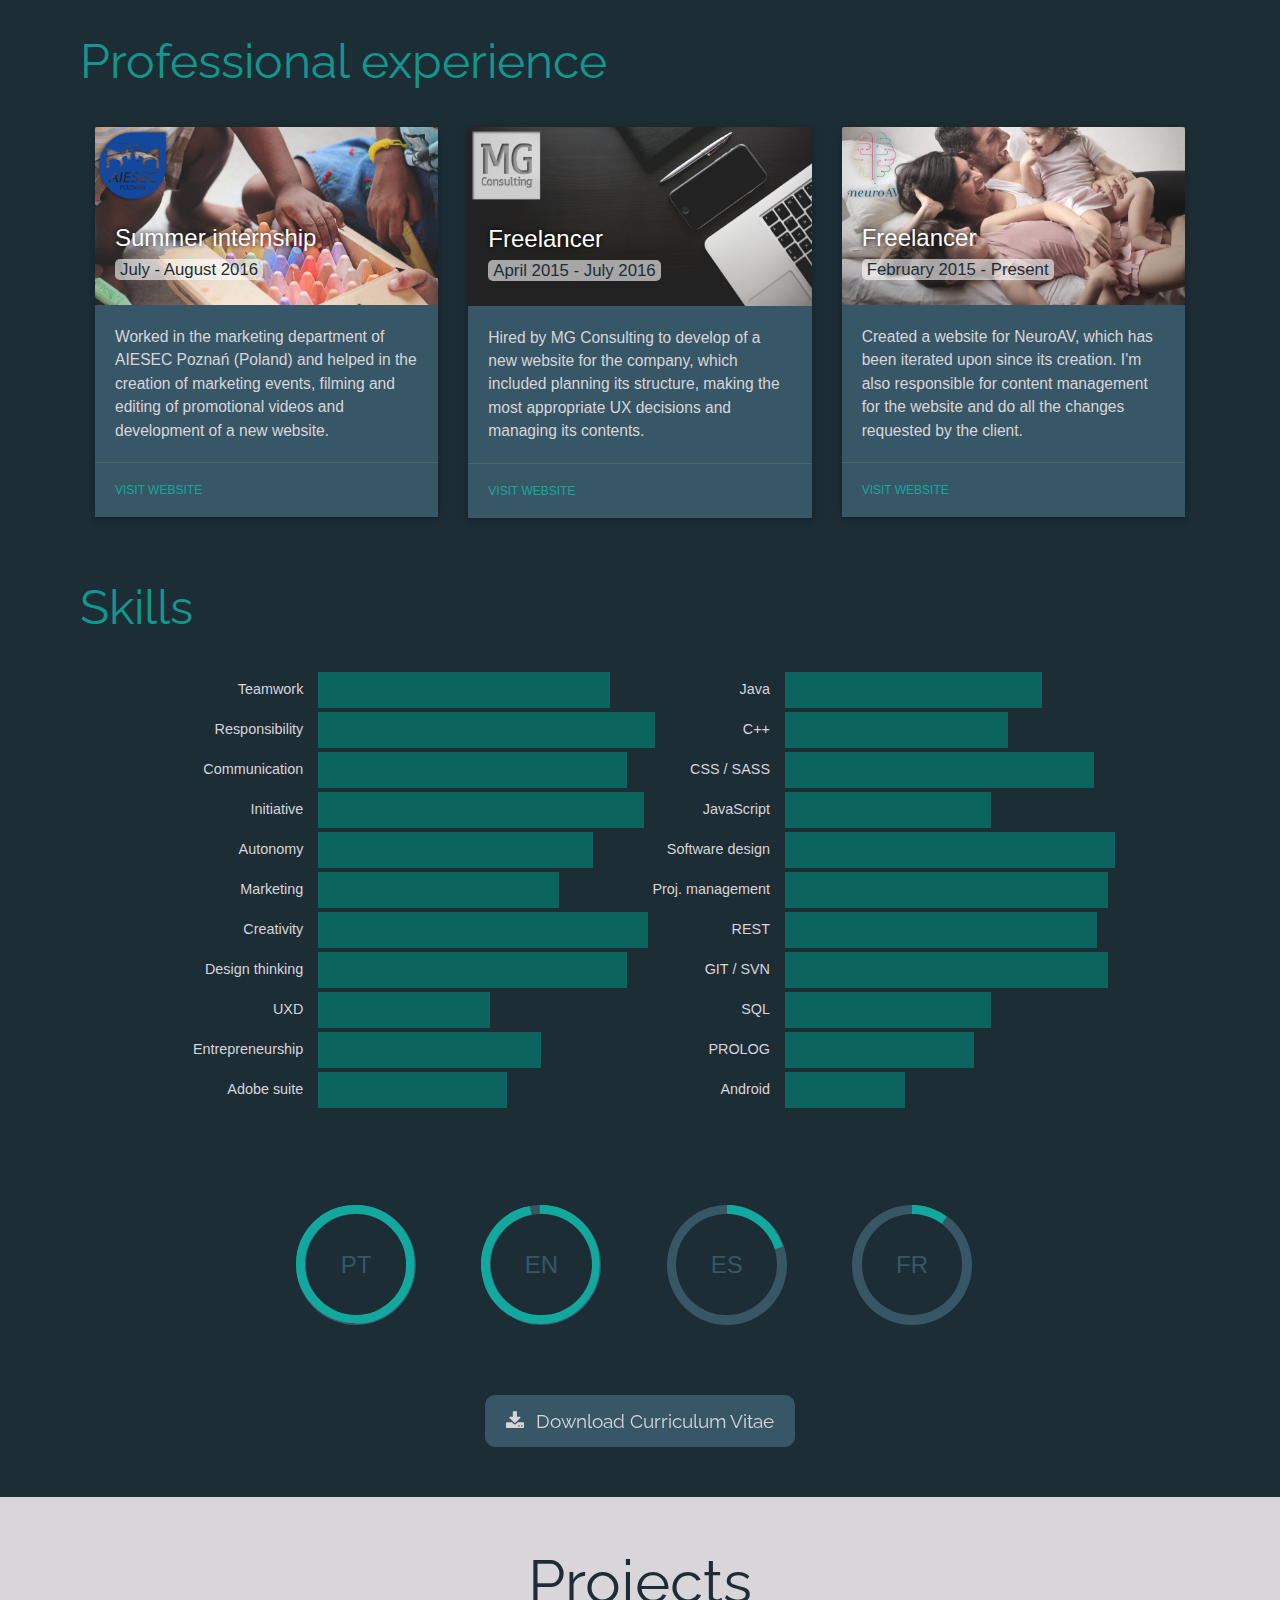
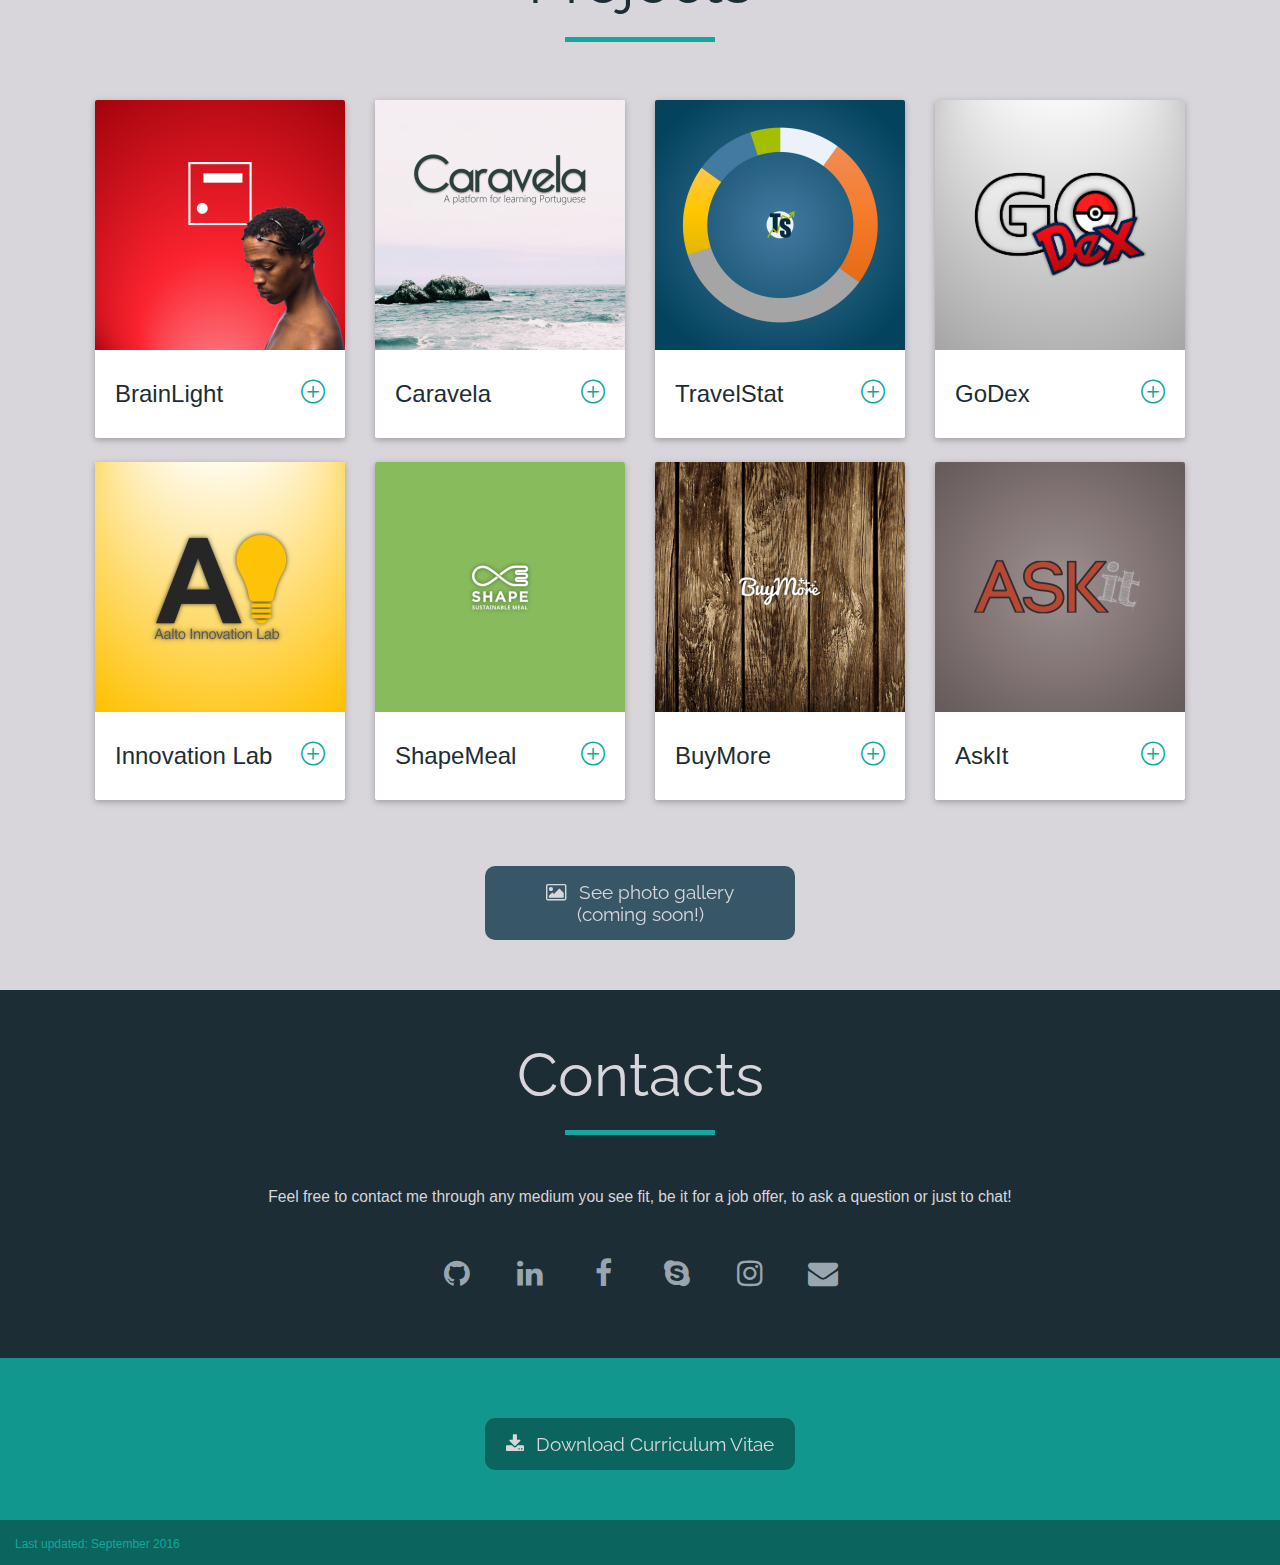
==== commit f1b312b8: "Content changes" ====
--- a/en/index.html
+++ b/en/index.html
@@ -96,11 +96,11 @@
 	<section class="content slide light-section" id="welcome">
 		<div class="overlay col-lg-12">
 			<div class="col-lg-7 col-md-8 animated bounceInUp" id="text">
-				<h1>Hey there, I'm João!</h1>
+				<h1>Hi, I am João!</h1>
 				<p>I’m a 23-year-old informatics engineering student with an artistic vein. That means I have the technical knowledge, the creative intuition and the social skills that complement each other and result in synergetic solutions.</p>
-	            <p>I like to be challenged and I always put the very best of myself in everything I do. I have a great sense of responsibility, the ingenuity needed to solve problems swiftly, and the passion to do it as best as possible.</p>
+	            <p>I like to be challenged and I always put the very best of myself in everything I do. I have a great sense of responsibility, the vision needed to solve problems swiftly, and the passion to do it as best as possible.</p>
 	            <p>If you’d like to contact me, you can do it in any of the ways presented <a href="#contacts">below</a>. In this website you can also check my CV, a portfolio of projects I’ve developed, and a photo gallery (one of my passions).</p>
-	            <p>Welcome, and see you around!</p>
+	            <p>Looking forward to hearing from you!</p>
 	        </div>
 		</div>
 	</section>
@@ -165,7 +165,7 @@
 							<span class="card-title">Summer internship<br><small>July - August 2016</small></span>
 						</div>
 						<div class="card-content">
-							<p>Worked in the marketing department of AIESEC Poznań and helped in the creation of marketing events, filming and editing of promotional videos and development of a new website.</p>
+							<p>Worked in the marketing department of AIESEC Poznań (Poland) and helped in the creation of marketing events, filming and editing of promotional videos and development of a new website.</p>
 						</div>
 						<div class="card-action">
 							<a href="http://aiesecpoznan.net16.net/" target="_blank">Visit website</a>
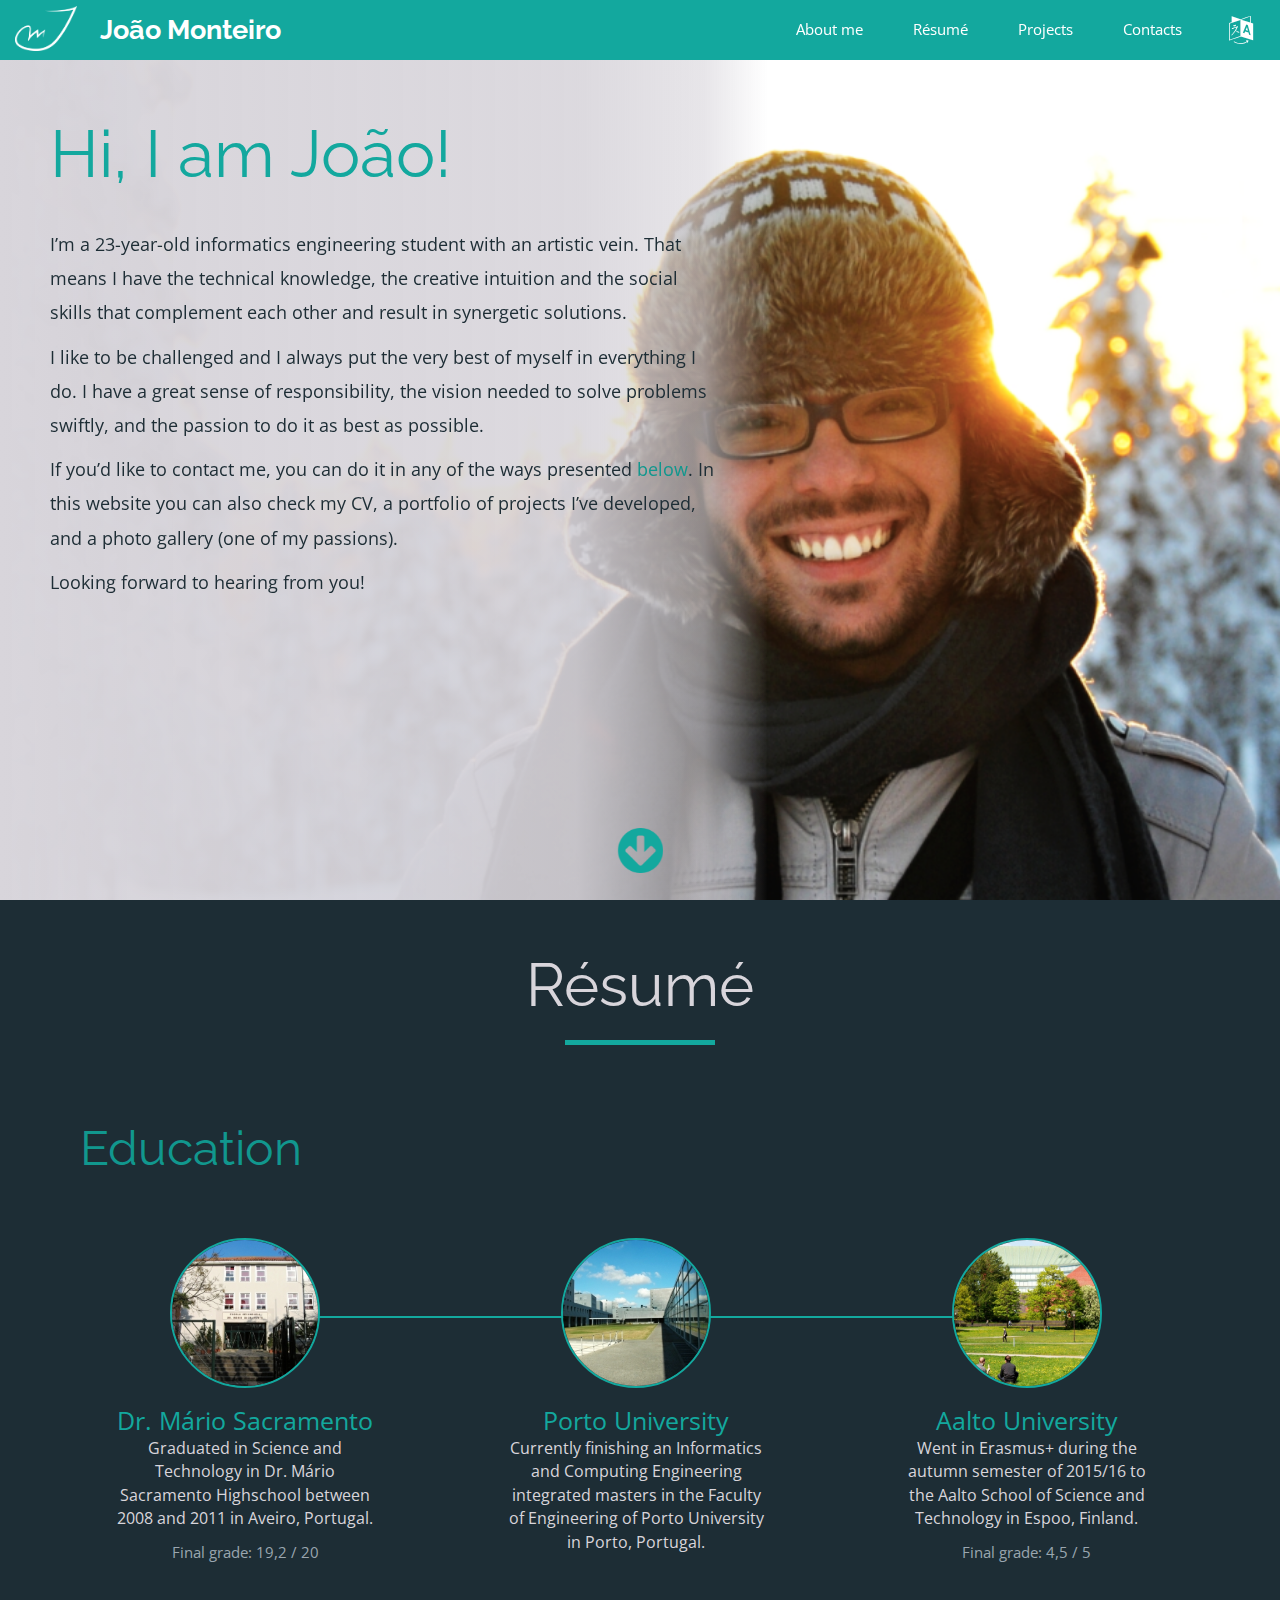
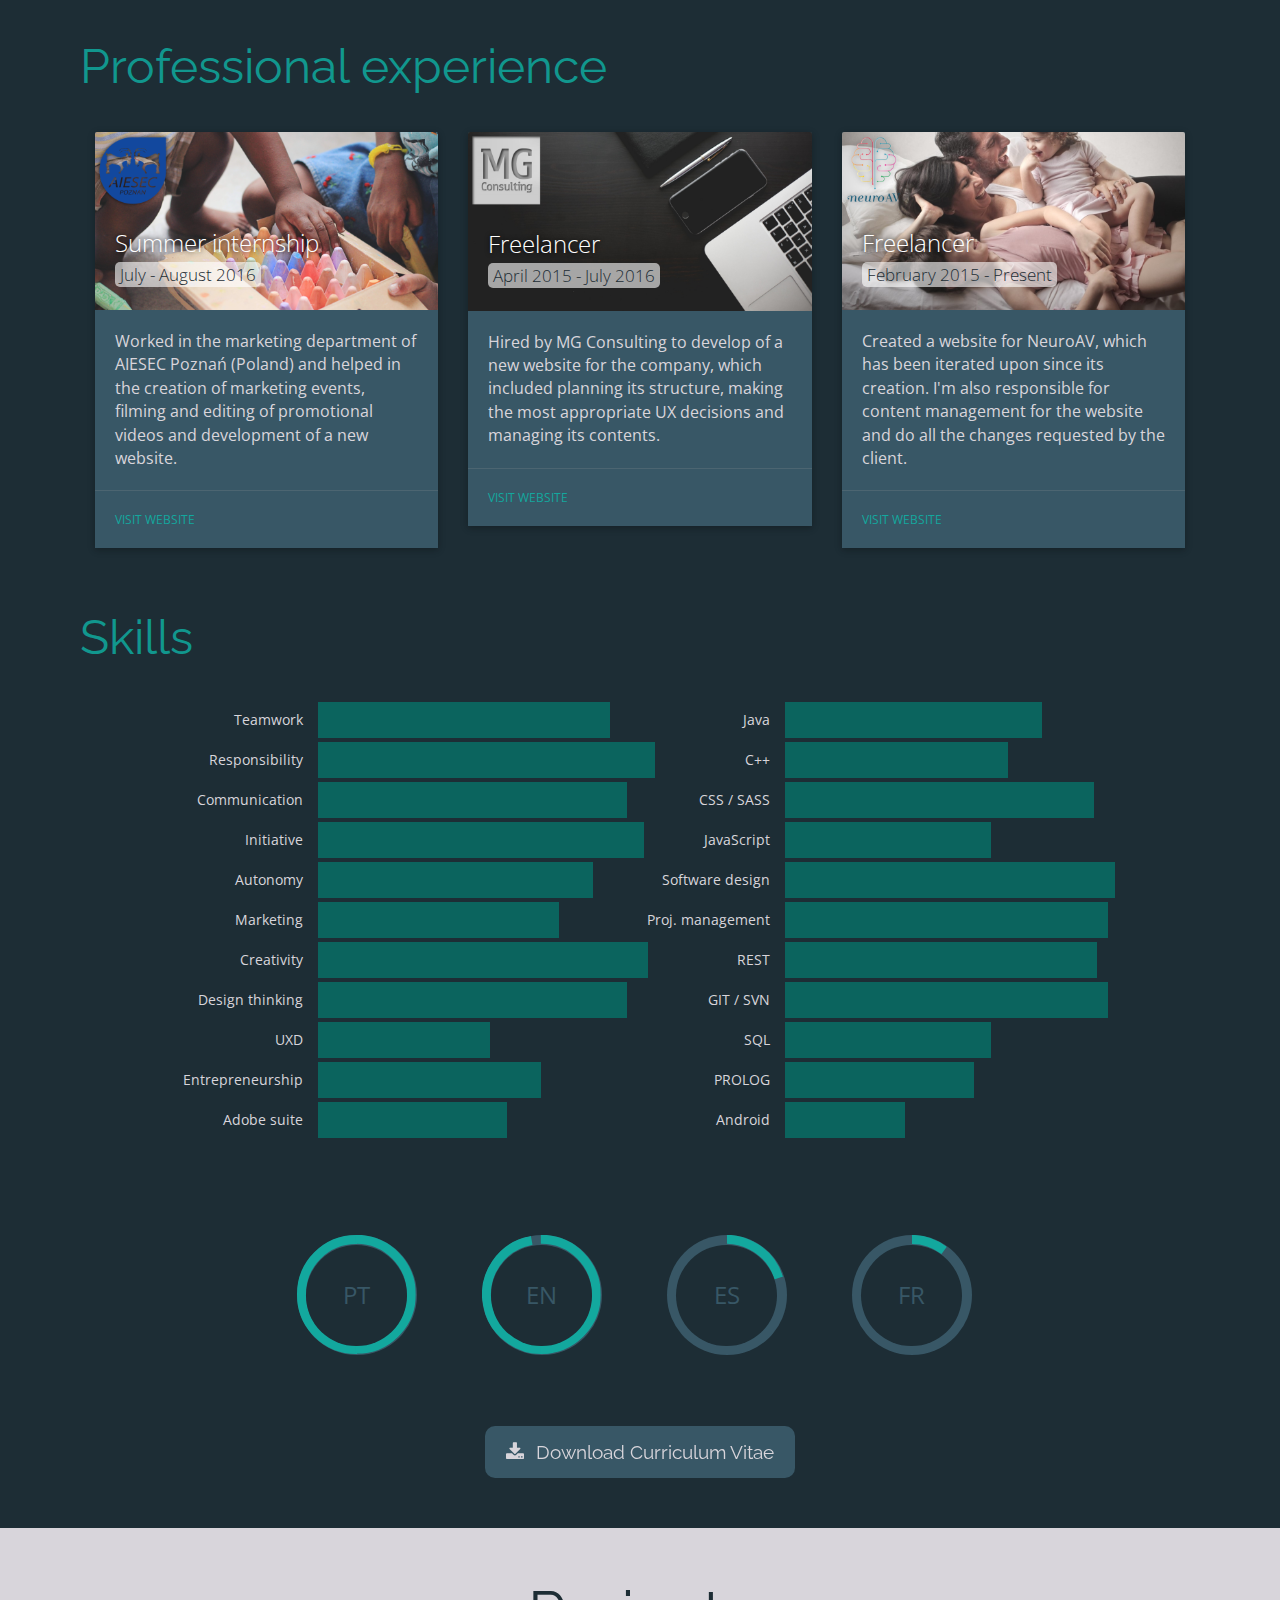
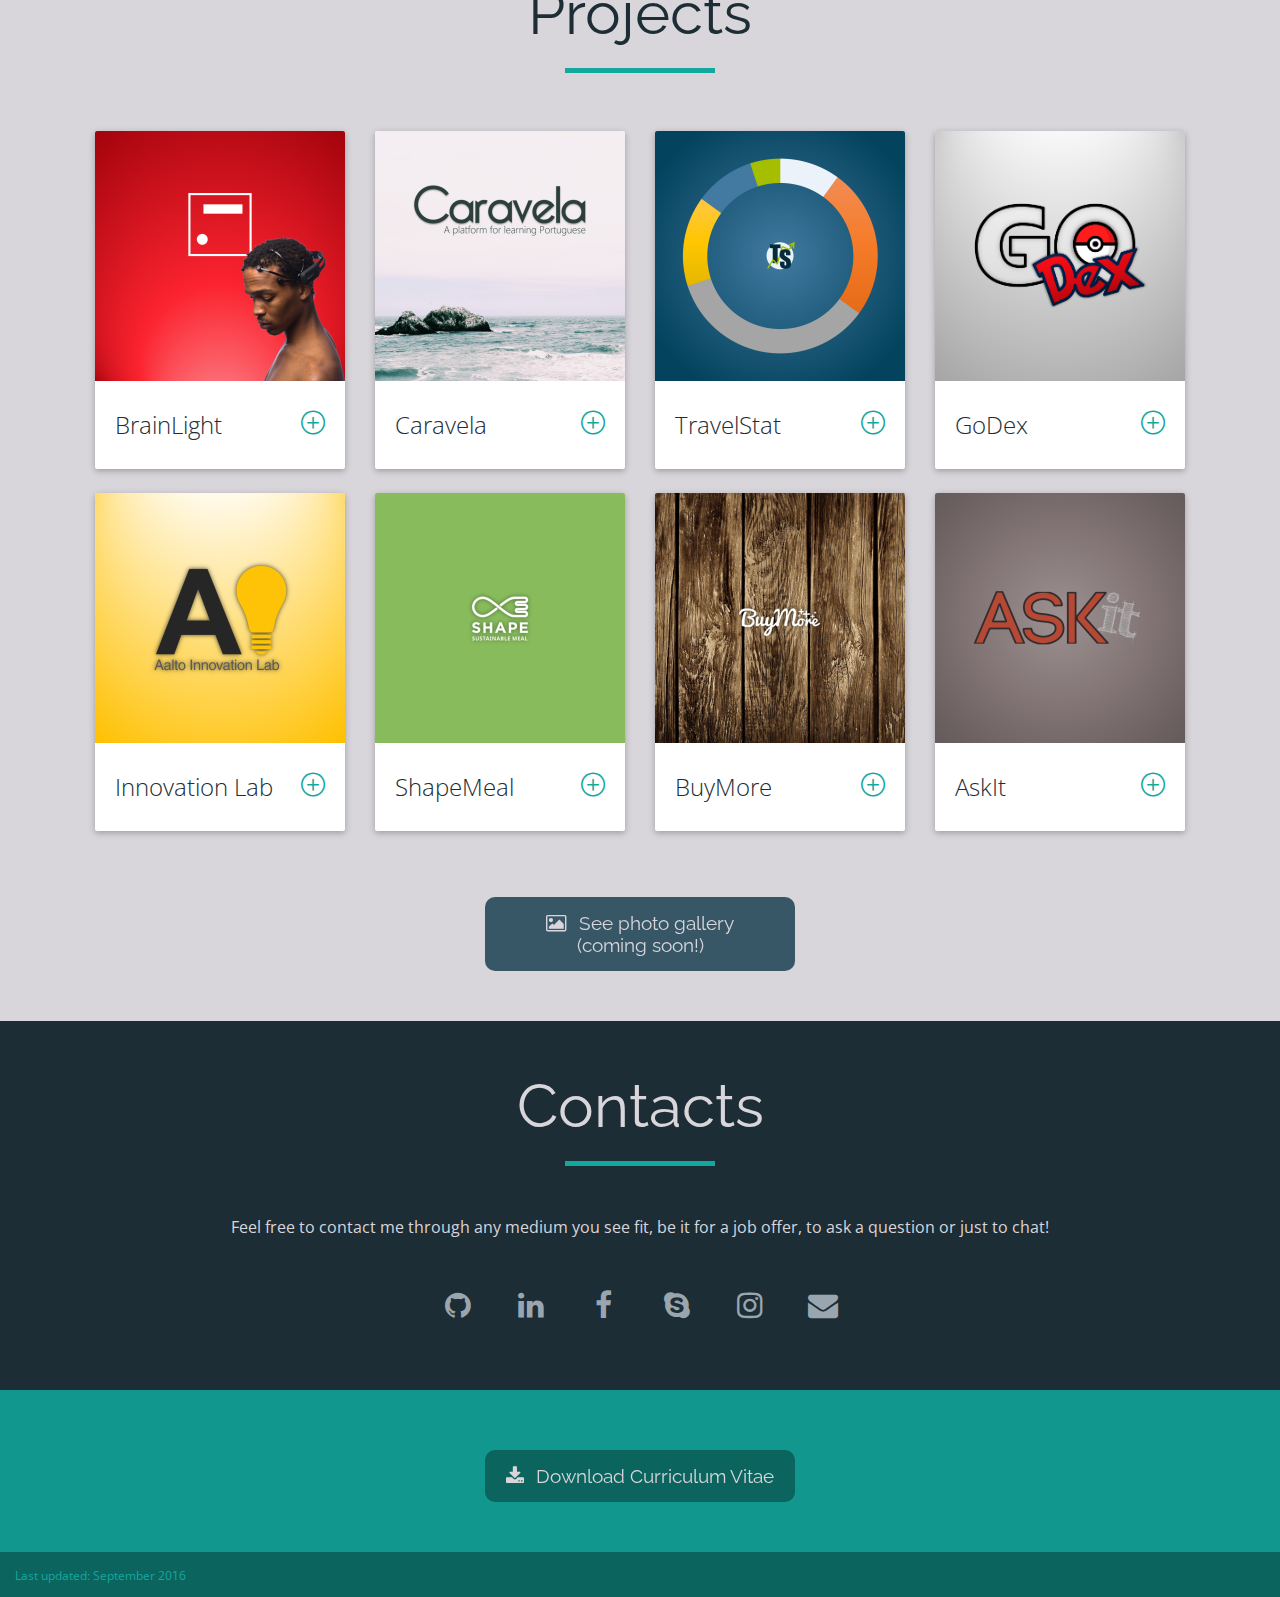
==== commit 0256d8b9: "Specified project roles" ====
--- a/en/index.html
+++ b/en/index.html
@@ -24,6 +24,7 @@
 
 <!-- Fonts -->
 <link href="https://fonts.googleapis.com/css?family=Raleway:200" rel="stylesheet">
+<link href="https://fonts.googleapis.com/css?family=Open+Sans:400,700" rel="stylesheet">
 
 <!-- Style Sheets --> 
 <link rel="stylesheet" type="text/css" media="all" href="../libs/bootstrap/css/bootstrap.min.css" />
@@ -297,6 +298,7 @@
 						</div>
 						<div class="card-reveal">
 							<span class="card-title grey-text text-darken-4">BrainLight<i class="icon icon-close right"></i></span>
+							<p><strong><span class="turquoise-text">Role:</span> Team leader & project manager</strong></p>
 							<p>Biomedical information is becoming increasingly easier to obtain thanks to wearable technology and cheaper devices, but the software that comes with each single equipment is incompatible with all others.</p>
 							<p>To solve that, <a href="http://inovamais.eu/" target="_blank">INOVA+</a> asked us to build a framework capable of reading, analysing and displaying the information from any compatible biomedical device. That framework, BrainLight, is also an end-user solution. We also developed a proof of concept, BrainStream, that employs the framework’s functionalities to allow a physician to check the real-time and past signals of a patient.</p>
 							<a href="http://dottech.xyz/brainlight.html" target="_blanK"><button>Website</button></a>
@@ -315,6 +317,7 @@
 						</div>
 						<div class="card-reveal">
 							<span class="card-title grey-text text-darken-4">Caravela<i class="icon icon-close right"></i></span>
+							<p><strong><span class="turquoise-text">Personal project</span></strong></p>
 							<p>Caravela is intended to be an online platform for English speakers to learn Portuguese, in which the parallels between caravela, a fast and agile ship invented by the Portuguese, and the learning of the language with the use of the platform are highlighted.</p>
 							<p>Only a prototype is complete, but eventually the goal would be to test it with foreign students residing in Portugal, and later as a learning tool for schools and universities to help their students.</p>
 							<a href="http://joaommonteiro.pt/Caravela/" target="_blanK"><button>Website</button></a>
@@ -332,6 +335,7 @@
 						</div>
 						<div class="card-reveal">
 							<span class="card-title grey-text text-darken-4">TravelStat<i class="icon icon-close right"></i></span>
+							<p><strong><span class="turquoise-text">Role:</span> Team member</strong></p>
 							<p>One of the biggest difficulties Porto's Tourism Association faces is measuring the levels of tourist happiness, due to the lack of effective methods to do it.</p>
 							<p>TravelStat is a concept for an app that each tourist is incentivized to download and answer to one simple question for each monument they visit. The data is then sent to each particular monument, and the aggregate information is sent to the Tourism Association, which can then understand trends and characteristics of the tourists in their city.</p>
 							<a href="http://imgur.com/a/xh6wQ" target="_blanK"><button>Mockups</button></a>
@@ -348,6 +352,7 @@
 						</div>
 						<div class="card-reveal">
 							<span class="card-title grey-text text-darken-4">GoDex<i class="icon icon-close right"></i></span>
+							<p><strong><span class="turquoise-text">Role:</span> Co-founder</strong></p>
 							<p>GoDex is a Pokédex™ specifically made for PokémonGO™ players with Android devices: it only shows the information that is relevant to those players, and has specific info that most other databases don't have. It works offline and is going to be updated frequently, especially with community feedback. It's currently in alpha testing.</p>
 							<a href="http://joaommonteiro.pt/GoDex/" target="_blanK"><button>Website</button></a>
 						</div>
@@ -363,6 +368,7 @@
 						</div>
 						<div class="card-reveal">
 							<span class="card-title grey-text text-darken-4">Aalto Inovation Lab<i class="icon icon-close right"></i></span>
+							<p><strong><span class="turquoise-text">Role:</span> Team member</strong></p>
 							<p>Aalto students have the tools, methodologies, and mindset to go about solving all kinds of problems they face through design thinking, rapid prototyping, and experimenting. However, the teaching of those methods is locked away for non-students.</p>
 							<p>Aalto Inovation Lab would organise structured, hackathon-style design thinking workshops that bring together different kinds of people to co-create solutions for all kinds of problems.</p>
 						</div>
@@ -378,6 +384,7 @@
 						</div>
 						<div class="card-reveal">
 							<span class="card-title grey-text text-darken-4">ShapeMeal<i class="icon icon-close right"></i></span>
+							<p><strong><span class="turquoise-text">Role:</span> Team member</strong></p>
 							<p>It's very difficult to get information about the ecological impact of most of the choices we make in our everyday life, and in particular about what we eat.</p>
 							<p>ShapeMeal was designed to be a system that aims to provide diners and other stakeholders of student and employee restaurants easy access to the Life Cycle Assessments of the offered dishes and their total carbon footprint, among other useful information.</p>
 						</div>
@@ -393,6 +400,7 @@
 						</div>
 						<div class="card-reveal">
 							<span class="card-title grey-text text-darken-4">BuyMore<i class="icon icon-close right"></i></span>
+							<p><strong><span class="turquoise-text">Role:</span> Team member</strong></p>
 							<p>BuyMore relies on community input to gather information about the prices of all kinds of products that sell in supermarkets. Those are organised in categories and subcategories, and can be browsed by anyone. Then any user can check the products that they want and check where they're cheaper.</p>
 							<a href="http://imgur.com/a/8w0ZB" target="_blanK"><button>Screenshots</button></a>
 						</div>
@@ -408,6 +416,7 @@
 						</div>
 						<div class="card-reveal">
 							<span class="card-title grey-text text-darken-4">AskIt<i class="icon icon-close right"></i></span>
+							<p><strong><span class="turquoise-text">Role:</span> Team member</strong></p>
 							<p>Have a burning question to ask? Just AskIt!</p>
 							<p>AskIt is a forum where a logged-in user can ask whatever question they wish, and both the questions and their answers can be scored 1 or -1. Tags make it easier for a user to find the questions they're looking for, and the ability to comment enables a healthy discussion on potential solutions.</p>
 							<a href="https://youtu.be/XygAVzkPYks" target="_blanK"><button>Demo video</button></a>
--- a/resources/css/style.css
+++ b/resources/css/style.css
@@ -85,40 +85,44 @@
   line-height: 1.5em;
   margin-top: 10px;
 }
-
-/* line 80, ../sass/style.scss */
+/* line 79, ../sass/style.scss */
+p strong {
+  font-weight: 700;
+}
+
+/* line 84, ../sass/style.scss */
 .dark-section {
   background-color: #1d2d35;
   color: #d8d5db;
   font-family: 'Open Sans', sans-serif;
 }
 
-/* line 86, ../sass/style.scss */
+/* line 90, ../sass/style.scss */
 .light-section {
   background-color: #d8d5db;
   color: #1d2d35;
   font-family: 'Open Sans', sans-serif;
 }
 
-/* line 92, ../sass/style.scss */
+/* line 96, ../sass/style.scss */
 nav {
   position: fixed;
 }
 
-/* line 96, ../sass/style.scss */
+/* line 100, ../sass/style.scss */
 header {
   background-color: #13a89e;
   position: fixed;
   width: 100%;
 }
-/* line 101, ../sass/style.scss */
+/* line 105, ../sass/style.scss */
 header h1 {
   display: inline;
   color: white;
   font-family: 'Raleway', sans-serif;
   font-weight: bold;
 }
-/* line 108, ../sass/style.scss */
+/* line 112, ../sass/style.scss */
 header img {
   display: inline;
   height: 50px;
@@ -129,7 +133,7 @@
   vertical-align: middle;
 }
 
-/* line 119, ../sass/style.scss */
+/* line 123, ../sass/style.scss */
 .lang-choice {
   display: inline-block;
   padding: 0;
@@ -139,44 +143,44 @@
   float: right;
   vertical-align: middle;
 }
-/* line 128, ../sass/style.scss */
+/* line 132, ../sass/style.scss */
 .lang-choice .btn {
   background-color: transparent;
   border: none;
 }
-/* line 132, ../sass/style.scss */
+/* line 136, ../sass/style.scss */
 .lang-choice .btn i {
   color: white;
   font-size: 2em;
 }
-/* line 137, ../sass/style.scss */
+/* line 141, ../sass/style.scss */
 .lang-choice .btn:hover {
   border: none;
   background-color: transparent;
 }
-/* line 141, ../sass/style.scss */
+/* line 145, ../sass/style.scss */
 .lang-choice .btn:hover i {
   color: #1d2d35;
 }
-/* line 147, ../sass/style.scss */
+/* line 151, ../sass/style.scss */
 .lang-choice .btn:focus i {
   color: #1d2d35;
 }
-/* line 153, ../sass/style.scss */
+/* line 157, ../sass/style.scss */
 .lang-choice ul {
   width: 100%;
 }
-/* line 156, ../sass/style.scss */
+/* line 160, ../sass/style.scss */
 .lang-choice ul li {
   display: block;
   width: 100%;
 }
-/* line 160, ../sass/style.scss */
+/* line 164, ../sass/style.scss */
 .lang-choice ul li:hover {
   background-color: #d8d5db;
 }
 
-/* line 167, ../sass/style.scss */
+/* line 171, ../sass/style.scss */
 .lang-choice2 {
   display: none;
   padding: 0;
@@ -186,71 +190,71 @@
   float: right;
   vertical-align: middle;
 }
-/* line 176, ../sass/style.scss */
+/* line 180, ../sass/style.scss */
 .lang-choice2 .btn {
   background-color: transparent;
   border: none;
 }
-/* line 180, ../sass/style.scss */
+/* line 184, ../sass/style.scss */
 .lang-choice2 .btn i {
   color: white;
   font-size: 2em;
 }
-/* line 185, ../sass/style.scss */
+/* line 189, ../sass/style.scss */
 .lang-choice2 .btn:hover {
   border: none;
   background-color: transparent;
 }
-/* line 189, ../sass/style.scss */
+/* line 193, ../sass/style.scss */
 .lang-choice2 .btn:hover i {
   color: #1d2d35;
 }
-/* line 195, ../sass/style.scss */
+/* line 199, ../sass/style.scss */
 .lang-choice2 .btn:focus i {
   color: #1d2d35;
 }
-/* line 201, ../sass/style.scss */
+/* line 205, ../sass/style.scss */
 .lang-choice2 ul {
   width: 100%;
   height: 95px;
 }
-/* line 205, ../sass/style.scss */
+/* line 209, ../sass/style.scss */
 .lang-choice2 ul li {
   width: 100%;
 }
-/* line 208, ../sass/style.scss */
+/* line 212, ../sass/style.scss */
 .lang-choice2 ul li:hover {
   background-color: #d8d5db;
 }
 
 @media only screen and (max-width: 780px) {
-  /* line 219, ../sass/style.scss */
+  /* line 223, ../sass/style.scss */
   header h1 {
     display: block;
   }
-  /* line 224, ../sass/style.scss */
+  /* line 228, ../sass/style.scss */
   header img {
     display: none;
   }
 
-  /* line 229, ../sass/style.scss */
+  /* line 233, ../sass/style.scss */
   .lang-choice {
     display: none;
   }
 
-  /* line 233, ../sass/style.scss */
+  /* line 237, ../sass/style.scss */
   .lang-choice2 {
     display: inline;
     position: fixed;
     bottom: 10px;
     left: 10px;
   }
-  /* line 240, ../sass/style.scss */
+  /* line 244, ../sass/style.scss */
   .lang-choice2 .btn i {
     font-size: 2.5em;
   }
 }
-/* line 247, ../sass/style.scss */
+/* line 251, ../sass/style.scss */
 nav li a {
   font-family: 'Open Sans', sans-serif;
   font-size: 15px;
@@ -259,24 +263,24 @@
   display: block;
 }
 
-/* line 255, ../sass/style.scss */
+/* line 259, ../sass/style.scss */
 .menu-options {
   color: white !important;
 }
-/* line 258, ../sass/style.scss */
+/* line 262, ../sass/style.scss */
 .menu-options:hover {
   color: #1d2d35 !important;
 }
-/* line 259, ../sass/style.scss */
+/* line 263, ../sass/style.scss */
 .menu-options:active {
   color: #1d2d35 !important;
 }
-/* line 260, ../sass/style.scss */
+/* line 264, ../sass/style.scss */
 .menu-options:focus {
   color: #1d2d35 !important;
 }
 
-/* line 263, ../sass/style.scss */
+/* line 267, ../sass/style.scss */
 .container {
   position: relative;
   z-index: 0;
@@ -284,13 +288,13 @@
   width: 100%;
 }
 
-/* line 270, ../sass/style.scss */
+/* line 274, ../sass/style.scss */
 #about-me {
   margin-top: -60px;
   padding-top: 60px;
 }
 
-/* line 275, ../sass/style.scss */
+/* line 279, ../sass/style.scss */
 #resume {
   position: relative;
   top: 100vh;
@@ -299,7 +303,7 @@
   z-index: -999;
 }
 
-/* line 283, ../sass/style.scss */
+/* line 287, ../sass/style.scss */
 #projects {
   position: relative;
   top: 100vh;
@@ -308,7 +312,7 @@
   z-index: -999;
 }
 
-/* line 291, ../sass/style.scss */
+/* line 295, ../sass/style.scss */
 #contacts {
   position: relative;
   top: 100vh;
@@ -317,7 +321,7 @@
   z-index: -999;
 }
 
-/* line 299, ../sass/style.scss */
+/* line 303, ../sass/style.scss */
 footer {
   position: relative;
   top: 100vh;
@@ -330,7 +334,7 @@
   z-index: 1;
   background-color: #11978e;
 }
-/* line 311, ../sass/style.scss */
+/* line 315, ../sass/style.scss */
 footer .subfooter {
   margin-top: 50px;
   padding: 5px;
@@ -338,14 +342,14 @@
   background-color: #0b645e;
   color: #1d2d35;
 }
-/* line 318, ../sass/style.scss */
+/* line 322, ../sass/style.scss */
 footer .subfooter p {
   padding-left: 10px;
   color: #13a89e;
   font-size: 1em;
 }
 
-/* line 326, ../sass/style.scss */
+/* line 330, ../sass/style.scss */
 #welcome {
   position: fixed;
   z-index: -1;
@@ -361,7 +365,7 @@
   background-size: cover;
 }
 
-/* line 341, ../sass/style.scss */
+/* line 345, ../sass/style.scss */
 .overlay {
   position: fixed;
   margin-top: 60px;
@@ -377,27 +381,27 @@
   filter: progid:DXImageTransform.Microsoft.gradient(startColorstr='#d8d5db', endColorstr='#00d8d5db',GradientType=1 );
   /* IE6-9 */
 }
-/* line 352, ../sass/style.scss */
+/* line 356, ../sass/style.scss */
 .overlay #text {
   padding-left: 10px;
 }
-/* line 355, ../sass/style.scss */
+/* line 359, ../sass/style.scss */
 .overlay #text p {
   font-size: 1.75em;
   line-height: 2.2em;
 }
-/* line 359, ../sass/style.scss */
+/* line 363, ../sass/style.scss */
 .overlay #text p a {
   color: #11978e;
 }
-/* line 364, ../sass/style.scss */
+/* line 368, ../sass/style.scss */
 .overlay #text h1 {
   font-size: 6em;
   padding-bottom: 25px;
   padding-top: 50px;
 }
 
-/* line 372, ../sass/style.scss */
+/* line 376, ../sass/style.scss */
 #arrow-down {
   position: absolute;
   height: 45px;
@@ -409,15 +413,15 @@
 
 /* Small desktop */
 @media only screen and (max-width: 1280px) {
-  /* line 384, ../sass/style.scss */
+  /* line 388, ../sass/style.scss */
   .overlay #text {
     padding-left: 10px;
   }
-  /* line 387, ../sass/style.scss */
+  /* line 391, ../sass/style.scss */
   .overlay #text p {
     font-size: 1.65em;
   }
-  /* line 391, ../sass/style.scss */
+  /* line 395, ../sass/style.scss */
   .overlay #text h1 {
     font-size: 5.5em;
     padding-top: 40px;
@@ -425,7 +429,7 @@
 }
 /* Ultrabooks */
 @media only screen and (max-height: 900px) {
-  /* line 401, ../sass/style.scss */
+  /* line 405, ../sass/style.scss */
   .overlay {
     background: -moz-linear-gradient(left, #d8d5db 0%, rgba(216, 213, 219, 0.9) 45%, rgba(216, 213, 219, 0.61) 55%, rgba(216, 213, 219, 0) 60%, rgba(216, 213, 219, 0) 100%);
     /* FF3.6-15 */
@@ -436,16 +440,16 @@
     filter: progid:DXImageTransform.Microsoft.gradient(startColorstr='#d8d5db', endColorstr='#00d8d5db',GradientType=1 );
     /* IE6-9 */
   }
-  /* line 407, ../sass/style.scss */
+  /* line 411, ../sass/style.scss */
   .overlay #text {
     padding-left: 5px;
   }
-  /* line 410, ../sass/style.scss */
+  /* line 414, ../sass/style.scss */
   .overlay #text p {
     font-size: 1.5em;
     line-height: 1.9em;
   }
-  /* line 415, ../sass/style.scss */
+  /* line 419, ../sass/style.scss */
   .overlay #text h1 {
     font-size: 5.5em;
     padding-top: 10px;
@@ -453,7 +457,7 @@
 }
 /* Tablets */
 @media only screen and (max-height: 768px) and (max-width: 1024px) {
-  /* line 425, ../sass/style.scss */
+  /* line 429, ../sass/style.scss */
   .overlay {
     background: -moz-linear-gradient(left, #d8d5db 0%, rgba(216, 213, 219, 0.9) 55%, rgba(216, 213, 219, 0.61) 65%, rgba(216, 213, 219, 0) 70%, rgba(216, 213, 219, 0) 100%);
     /* FF3.6-15 */
@@ -464,16 +468,16 @@
     filter: progid:DXImageTransform.Microsoft.gradient(startColorstr='#d8d5db', endColorstr='#00d8d5db',GradientType=1 );
     /* IE6-9 */
   }
-  /* line 431, ../sass/style.scss */
+  /* line 435, ../sass/style.scss */
   .overlay #text {
     padding-left: 5px;
   }
-  /* line 434, ../sass/style.scss */
+  /* line 438, ../sass/style.scss */
   .overlay #text p {
     font-size: 1.5em;
     line-height: 1.9em;
   }
-  /* line 439, ../sass/style.scss */
+  /* line 443, ../sass/style.scss */
   .overlay #text h1 {
     font-size: 5.5em;
     padding-top: 10px;
@@ -481,20 +485,20 @@
 }
 /* Bootstrap changes text configurations */
 @media only screen and (max-width: 992px) {
-  /* line 449, ../sass/style.scss */
+  /* line 453, ../sass/style.scss */
   .overlay {
     background: rgba(255, 255, 255, 0.8);
   }
-  /* line 452, ../sass/style.scss */
+  /* line 456, ../sass/style.scss */
   .overlay #text {
     padding-left: 5px;
   }
-  /* line 455, ../sass/style.scss */
+  /* line 459, ../sass/style.scss */
   .overlay #text p {
     font-size: 1.5em;
     line-height: 1.9em;
   }
-  /* line 460, ../sass/style.scss */
+  /* line 464, ../sass/style.scss */
   .overlay #text h1 {
     font-size: 5.5em;
     padding-top: 10px;
@@ -502,52 +506,52 @@
 }
 /* High-end Windows phone */
 @media only screen and (max-width: 768px) {
-  /* line 470, ../sass/style.scss */
+  /* line 474, ../sass/style.scss */
   .overlay {
     background: rgba(255, 255, 255, 0.8);
   }
-  /* line 473, ../sass/style.scss */
+  /* line 477, ../sass/style.scss */
   .overlay #text {
     padding-left: 5px;
   }
-  /* line 476, ../sass/style.scss */
+  /* line 480, ../sass/style.scss */
   .overlay #text p {
     font-size: 1.7em;
     line-height: 2em;
   }
-  /* line 481, ../sass/style.scss */
+  /* line 485, ../sass/style.scss */
   .overlay #text h1 {
     font-size: 5.5em;
     padding-top: 10px;
   }
 
-  /* line 488, ../sass/style.scss */
+  /* line 492, ../sass/style.scss */
   .percentage {
     margin-left: 130px !important;
     max-width: 600px;
     padding: 0;
   }
-  /* line 493, ../sass/style.scss */
+  /* line 497, ../sass/style.scss */
   .percentage:after {
     float: right;
   }
 }
 /* iPhone */
 @media only screen and (max-width: 640px) {
-  /* line 501, ../sass/style.scss */
+  /* line 505, ../sass/style.scss */
   .overlay {
     background: rgba(255, 255, 255, 0.8);
   }
-  /* line 504, ../sass/style.scss */
+  /* line 508, ../sass/style.scss */
   .overlay #text {
     padding-left: 5px;
   }
-  /* line 507, ../sass/style.scss */
+  /* line 511, ../sass/style.scss */
   .overlay #text p {
     font-size: 1.5em;
     line-height: 1.9em;
   }
-  /* line 512, ../sass/style.scss */
+  /* line 516, ../sass/style.scss */
   .overlay #text h1 {
     font-size: 5.5em;
     padding-top: 10px;
@@ -555,20 +559,20 @@
 }
 /* Low-end Windows phone */
 @media only screen and (max-width: 480px) {
-  /* line 522, ../sass/style.scss */
+  /* line 526, ../sass/style.scss */
   .overlay {
     background: rgba(255, 255, 255, 0.8);
   }
-  /* line 525, ../sass/style.scss */
+  /* line 529, ../sass/style.scss */
   .overlay #text {
     padding-left: 5px;
   }
-  /* line 528, ../sass/style.scss */
+  /* line 532, ../sass/style.scss */
   .overlay #text p {
     font-size: 1.3em;
     line-height: 1.7em;
   }
-  /* line 533, ../sass/style.scss */
+  /* line 537, ../sass/style.scss */
   .overlay #text h1 {
     font-size: 4.9em;
     padding-top: 5px;
@@ -577,79 +581,79 @@
 }
 /* Small androids & old iPhones */
 @media only screen and (max-width: 360px) {
-  /* line 544, ../sass/style.scss */
+  /* line 548, ../sass/style.scss */
   .overlay {
     background: rgba(255, 255, 255, 0.8);
     padding: 15px;
   }
-  /* line 548, ../sass/style.scss */
+  /* line 552, ../sass/style.scss */
   .overlay #text {
     padding-left: 0px;
   }
-  /* line 551, ../sass/style.scss */
+  /* line 555, ../sass/style.scss */
   .overlay #text p {
     font-size: 1.1em;
     line-height: 1.2em;
   }
-  /* line 556, ../sass/style.scss */
+  /* line 560, ../sass/style.scss */
   .overlay #text h1 {
     font-size: 2.7em;
     padding-top: 0px;
     padding-bottom: 0px;
   }
 
-  /* line 564, ../sass/style.scss */
+  /* line 568, ../sass/style.scss */
   #arrow-down {
     display: none;
   }
 
-  /* line 568, ../sass/style.scss */
+  /* line 572, ../sass/style.scss */
   h2 {
     margin-left: -50px !important;
     font-size: 3em;
     line-height: 1em;
   }
 
-  /* line 574, ../sass/style.scss */
+  /* line 578, ../sass/style.scss */
   #prof-xp {
     margin-bottom: 70px;
     margin-top: 150px;
   }
 
-  /* line 579, ../sass/style.scss */
+  /* line 583, ../sass/style.scss */
   .icon-plus {
     display: none !important;
   }
 
-  /* line 583, ../sass/style.scss */
+  /* line 587, ../sass/style.scss */
   .card-title {
     margin: 0 !important;
     padding: 0 !important;
   }
-  /* line 586, ../sass/style.scss */
+  /* line 590, ../sass/style.scss */
   .card-title small {
     display: none;
   }
 
-  /* line 591, ../sass/style.scss */
+  /* line 595, ../sass/style.scss */
   .steps-description {
     margin: 0 !important;
     padding: 0 !important;
     padding-left: 20px !important;
   }
 
-  /* line 597, ../sass/style.scss */
+  /* line 601, ../sass/style.scss */
   .steps-name {
     padding-top: 150px !important;
     padding-left: 20px !important;
   }
 
-  /* line 602, ../sass/style.scss */
+  /* line 606, ../sass/style.scss */
   .steps-timeline {
     border-left: none !important;
   }
 }
-/* line 607, ../sass/style.scss */
+/* line 611, ../sass/style.scss */
 hr {
   width: 150px;
   border-width: 5px;
@@ -657,32 +661,37 @@
   padding-bottom: 30px;
 }
 
-/* line 614, ../sass/style.scss */
+/* line 618, ../sass/style.scss */
 .light-hr {
   border-color: #d8d5db;
 }
 
-/* line 618, ../sass/style.scss */
+/* line 622, ../sass/style.scss */
 .light-text {
   color: #d8d5db;
 }
 
-/* line 622, ../sass/style.scss */
+/* line 626, ../sass/style.scss */
 .dark-hr {
   border-color: #1d2d35;
 }
 
-/* line 626, ../sass/style.scss */
+/* line 630, ../sass/style.scss */
 .dark-text {
   color: #1d2d35;
 }
 
-/* line 630, ../sass/style.scss */
+/* line 634, ../sass/style.scss */
+.turquoise-text {
+  color: #11978e;
+}
+
+/* line 638, ../sass/style.scss */
 .centered {
   text-align: center;
 }
 
-/* line 634, ../sass/style.scss */
+/* line 642, ../sass/style.scss */
 #cv {
   position: relative;
   z-index: -1;
@@ -691,7 +700,7 @@
   width: 100%;
 }
 
-/* line 642, ../sass/style.scss */
+/* line 650, ../sass/style.scss */
 #portfolio {
   position: relative;
   z-index: -1;
@@ -700,7 +709,7 @@
   width: 100%;
 }
 
-/* line 650, ../sass/style.scss */
+/* line 658, ../sass/style.scss */
 #social-media {
   position: relative;
   z-index: -1;
@@ -709,7 +718,7 @@
   width: 100%;
 }
 
-/* line 658, ../sass/style.scss */
+/* line 666, ../sass/style.scss */
 #end {
   position: relative;
   z-index: -1;
@@ -718,25 +727,25 @@
   width: 100%;
 }
 
-/* line 666, ../sass/style.scss */
+/* line 674, ../sass/style.scss */
 #steps {
   padding-top: 85px;
   padding-bottom: 50px;
 }
 
-/* line 671, ../sass/style.scss */
+/* line 679, ../sass/style.scss */
 .steps-timeline {
   outline: 1px dashed rgba(255, 0, 0, 0);
 }
 @media screen and (max-width: 500px) {
-  /* line 671, ../sass/style.scss */
+  /* line 679, ../sass/style.scss */
   .steps-timeline {
     border-left: 2px solid #13a89e;
     margin-left: 25px;
   }
 }
 @media screen and (min-width: 500px) {
-  /* line 671, ../sass/style.scss */
+  /* line 679, ../sass/style.scss */
   .steps-timeline {
     border-top: 2px solid #13a89e;
     padding-top: 20px;
@@ -745,21 +754,21 @@
     margin-right: 16.65%;
   }
 }
-/* line 687, ../sass/style.scss */
+/* line 695, ../sass/style.scss */
 .steps-timeline:after {
   content: "";
   display: table;
   clear: both;
 }
 
-/* line 695, ../sass/style.scss */
+/* line 703, ../sass/style.scss */
 .steps-one,
 .steps-two,
 .steps-three {
   outline: 1px dashed rgba(0, 128, 0, 0);
 }
 @media screen and (max-width: 500px) {
-  /* line 695, ../sass/style.scss */
+  /* line 703, ../sass/style.scss */
   .steps-one,
   .steps-two,
   .steps-three {
@@ -767,7 +776,7 @@
   }
 }
 @media screen and (min-width: 500px) {
-  /* line 695, ../sass/style.scss */
+  /* line 703, ../sass/style.scss */
   .steps-one,
   .steps-two,
   .steps-three {
@@ -778,7 +787,7 @@
 }
 
 @media screen and (max-width: 500px) {
-  /* line 709, ../sass/style.scss */
+  /* line 717, ../sass/style.scss */
   .steps-one,
   .steps-two {
     padding-bottom: 40px;
@@ -786,7 +795,7 @@
 }
 
 @media screen and (min-width: 500px) {
-  /* line 714, ../sass/style.scss */
+  /* line 722, ../sass/style.scss */
   .steps-one {
     margin-left: -16.65%;
     margin-right: 16.65%;
@@ -794,20 +803,20 @@
 }
 
 @media screen and (max-width: 500px) {
-  /* line 723, ../sass/style.scss */
+  /* line 731, ../sass/style.scss */
   .steps-three {
     margin-bottom: -100%;
   }
 }
 @media screen and (min-width: 500px) {
-  /* line 723, ../sass/style.scss */
+  /* line 731, ../sass/style.scss */
   .steps-three {
     margin-left: 16.65%;
     margin-right: -16.65%;
   }
 }
 
-/* line 733, ../sass/style.scss */
+/* line 741, ../sass/style.scss */
 .steps-img {
   display: block;
   margin: auto;
@@ -823,63 +832,63 @@
   -ms-user-select: none;
 }
 @media screen and (max-width: 500px) {
-  /* line 733, ../sass/style.scss */
+  /* line 741, ../sass/style.scss */
   .steps-img {
     float: left;
     margin-right: 20px;
   }
 }
 
-/* line 754, ../sass/style.scss */
+/* line 762, ../sass/style.scss */
 .steps-name,
 .steps-description {
   margin: 0;
 }
 
-/* line 757, ../sass/style.scss */
+/* line 765, ../sass/style.scss */
 .steps-name {
   color: #13a89e;
   padding-top: 15px;
   font-size: 2.1em;
 }
 @media screen and (min-width: 500px) {
-  /* line 757, ../sass/style.scss */
+  /* line 765, ../sass/style.scss */
   .steps-name {
     text-align: center;
   }
 }
 
-/* line 766, ../sass/style.scss */
+/* line 774, ../sass/style.scss */
 .steps-description {
   color: #d8d5db;
   overflow: hidden;
 }
 @media screen and (min-width: 500px) {
-  /* line 766, ../sass/style.scss */
+  /* line 774, ../sass/style.scss */
   .steps-description {
     text-align: center;
   }
 }
 
-/* line 775, ../sass/style.scss */
+/* line 783, ../sass/style.scss */
 .steps-sub-description {
   color: #9aa6af;
   font-size: 1.25em;
   text-align: center;
 }
 
-/* line 781, ../sass/style.scss */
+/* line 789, ../sass/style.scss */
 #lang-charts {
   padding-top: 30px;
 }
 
-/* line 785, ../sass/style.scss */
+/* line 793, ../sass/style.scss */
 #lang-charts-row {
   margin: 0 auto;
   text-align: center;
 }
 
-/* line 790, ../sass/style.scss */
+/* line 798, ../sass/style.scss */
 .radial-graph {
   position: relative;
   display: inline-block;
@@ -887,7 +896,7 @@
   float: center;
 }
 
-/* line 797, ../sass/style.scss */
+/* line 805, ../sass/style.scss */
 dl {
   display: flex;
   flex-direction: column;
@@ -897,7 +906,7 @@
   padding: 20px;
 }
 
-/* line 806, ../sass/style.scss */
+/* line 814, ../sass/style.scss */
 dt {
   align-self: flex-start;
   width: 100%;
@@ -910,7 +919,7 @@
   margin-left: 130px;
 }
 
-/* line 818, ../sass/style.scss */
+/* line 826, ../sass/style.scss */
 .text {
   display: flex;
   align-items: center;
@@ -922,7 +931,7 @@
   font-size: 1.2em;
 }
 
-/* line 829, ../sass/style.scss */
+/* line 837, ../sass/style.scss */
 .percentage {
   line-height: 1;
   width: 100%;
@@ -930,7 +939,7 @@
   margin-left: 130px;
   background: repeating-linear-gradient(to right, transparent, transparent 1px, transparent 1px, transparent 5%);
 }
-/* line 842, ../sass/style.scss */
+/* line 850, ../sass/style.scss */
 .percentage:after {
   content: "";
   display: block;
@@ -944,513 +953,513 @@
   transition: background-color .3s ease;
   cursor: pointer;
 }
-/* line 857, ../sass/style.scss */
+/* line 865, ../sass/style.scss */
 .percentage:hover:after, .percentage:focus:after {
   background-color: #13a89e;
   cursor: default;
 }
 
-/* line 866, ../sass/style.scss */
+/* line 874, ../sass/style.scss */
 .percentage-1:after {
   width: 1%;
 }
 
-/* line 866, ../sass/style.scss */
+/* line 874, ../sass/style.scss */
 .percentage-2:after {
   width: 2%;
 }
 
-/* line 866, ../sass/style.scss */
+/* line 874, ../sass/style.scss */
 .percentage-3:after {
   width: 3%;
 }
 
-/* line 866, ../sass/style.scss */
+/* line 874, ../sass/style.scss */
 .percentage-4:after {
   width: 4%;
 }
 
-/* line 866, ../sass/style.scss */
+/* line 874, ../sass/style.scss */
 .percentage-5:after {
   width: 5%;
 }
 
-/* line 866, ../sass/style.scss */
+/* line 874, ../sass/style.scss */
 .percentage-6:after {
   width: 6%;
 }
 
-/* line 866, ../sass/style.scss */
+/* line 874, ../sass/style.scss */
 .percentage-7:after {
   width: 7%;
 }
 
-/* line 866, ../sass/style.scss */
+/* line 874, ../sass/style.scss */
 .percentage-8:after {
   width: 8%;
 }
 
-/* line 866, ../sass/style.scss */
+/* line 874, ../sass/style.scss */
 .percentage-9:after {
   width: 9%;
 }
 
-/* line 866, ../sass/style.scss */
+/* line 874, ../sass/style.scss */
 .percentage-10:after {
   width: 10%;
 }
 
-/* line 866, ../sass/style.scss */
+/* line 874, ../sass/style.scss */
 .percentage-11:after {
   width: 11%;
 }
 
-/* line 866, ../sass/style.scss */
+/* line 874, ../sass/style.scss */
 .percentage-12:after {
   width: 12%;
 }
 
-/* line 866, ../sass/style.scss */
+/* line 874, ../sass/style.scss */
 .percentage-13:after {
   width: 13%;
 }
 
-/* line 866, ../sass/style.scss */
+/* line 874, ../sass/style.scss */
 .percentage-14:after {
   width: 14%;
 }
 
-/* line 866, ../sass/style.scss */
+/* line 874, ../sass/style.scss */
 .percentage-15:after {
   width: 15%;
 }
 
-/* line 866, ../sass/style.scss */
+/* line 874, ../sass/style.scss */
 .percentage-16:after {
   width: 16%;
 }
 
-/* line 866, ../sass/style.scss */
+/* line 874, ../sass/style.scss */
 .percentage-17:after {
   width: 17%;
 }
 
-/* line 866, ../sass/style.scss */
+/* line 874, ../sass/style.scss */
 .percentage-18:after {
   width: 18%;
 }
 
-/* line 866, ../sass/style.scss */
+/* line 874, ../sass/style.scss */
 .percentage-19:after {
   width: 19%;
 }
 
-/* line 866, ../sass/style.scss */
+/* line 874, ../sass/style.scss */
 .percentage-20:after {
   width: 20%;
 }
 
-/* line 866, ../sass/style.scss */
+/* line 874, ../sass/style.scss */
 .percentage-21:after {
   width: 21%;
 }
 
-/* line 866, ../sass/style.scss */
+/* line 874, ../sass/style.scss */
 .percentage-22:after {
   width: 22%;
 }
 
-/* line 866, ../sass/style.scss */
+/* line 874, ../sass/style.scss */
 .percentage-23:after {
   width: 23%;
 }
 
-/* line 866, ../sass/style.scss */
+/* line 874, ../sass/style.scss */
 .percentage-24:after {
   width: 24%;
 }
 
-/* line 866, ../sass/style.scss */
+/* line 874, ../sass/style.scss */
 .percentage-25:after {
   width: 25%;
 }
 
-/* line 866, ../sass/style.scss */
+/* line 874, ../sass/style.scss */
 .percentage-26:after {
   width: 26%;
 }
 
-/* line 866, ../sass/style.scss */
+/* line 874, ../sass/style.scss */
 .percentage-27:after {
   width: 27%;
 }
 
-/* line 866, ../sass/style.scss */
+/* line 874, ../sass/style.scss */
 .percentage-28:after {
   width: 28%;
 }
 
-/* line 866, ../sass/style.scss */
+/* line 874, ../sass/style.scss */
 .percentage-29:after {
   width: 29%;
 }
 
-/* line 866, ../sass/style.scss */
+/* line 874, ../sass/style.scss */
 .percentage-30:after {
   width: 30%;
 }
 
-/* line 866, ../sass/style.scss */
+/* line 874, ../sass/style.scss */
 .percentage-31:after {
   width: 31%;
 }
 
-/* line 866, ../sass/style.scss */
+/* line 874, ../sass/style.scss */
 .percentage-32:after {
   width: 32%;
 }
 
-/* line 866, ../sass/style.scss */
+/* line 874, ../sass/style.scss */
 .percentage-33:after {
   width: 33%;
 }
 
-/* line 866, ../sass/style.scss */
+/* line 874, ../sass/style.scss */
 .percentage-34:after {
   width: 34%;
 }
 
-/* line 866, ../sass/style.scss */
+/* line 874, ../sass/style.scss */
 .percentage-35:after {
   width: 35%;
 }
 
-/* line 866, ../sass/style.scss */
+/* line 874, ../sass/style.scss */
 .percentage-36:after {
   width: 36%;
 }
 
-/* line 866, ../sass/style.scss */
+/* line 874, ../sass/style.scss */
 .percentage-37:after {
   width: 37%;
 }
 
-/* line 866, ../sass/style.scss */
+/* line 874, ../sass/style.scss */
 .percentage-38:after {
   width: 38%;
 }
 
-/* line 866, ../sass/style.scss */
+/* line 874, ../sass/style.scss */
 .percentage-39:after {
   width: 39%;
 }
 
-/* line 866, ../sass/style.scss */
+/* line 874, ../sass/style.scss */
 .percentage-40:after {
   width: 40%;
 }
 
-/* line 866, ../sass/style.scss */
+/* line 874, ../sass/style.scss */
 .percentage-41:after {
   width: 41%;
 }
 
-/* line 866, ../sass/style.scss */
+/* line 874, ../sass/style.scss */
 .percentage-42:after {
   width: 42%;
 }
 
-/* line 866, ../sass/style.scss */
+/* line 874, ../sass/style.scss */
 .percentage-43:after {
   width: 43%;
 }
 
-/* line 866, ../sass/style.scss */
+/* line 874, ../sass/style.scss */
 .percentage-44:after {
   width: 44%;
 }
 
-/* line 866, ../sass/style.scss */
+/* line 874, ../sass/style.scss */
 .percentage-45:after {
   width: 45%;
 }
 
-/* line 866, ../sass/style.scss */
+/* line 874, ../sass/style.scss */
 .percentage-46:after {
   width: 46%;
 }
 
-/* line 866, ../sass/style.scss */
+/* line 874, ../sass/style.scss */
 .percentage-47:after {
   width: 47%;
 }
 
-/* line 866, ../sass/style.scss */
+/* line 874, ../sass/style.scss */
 .percentage-48:after {
   width: 48%;
 }
 
-/* line 866, ../sass/style.scss */
+/* line 874, ../sass/style.scss */
 .percentage-49:after {
   width: 49%;
 }
 
-/* line 866, ../sass/style.scss */
+/* line 874, ../sass/style.scss */
 .percentage-50:after {
   width: 50%;
 }
 
-/* line 866, ../sass/style.scss */
+/* line 874, ../sass/style.scss */
 .percentage-51:after {
   width: 51%;
 }
 
-/* line 866, ../sass/style.scss */
+/* line 874, ../sass/style.scss */
 .percentage-52:after {
   width: 52%;
 }
 
-/* line 866, ../sass/style.scss */
+/* line 874, ../sass/style.scss */
 .percentage-53:after {
   width: 53%;
 }
 
-/* line 866, ../sass/style.scss */
+/* line 874, ../sass/style.scss */
 .percentage-54:after {
   width: 54%;
 }
 
-/* line 866, ../sass/style.scss */
+/* line 874, ../sass/style.scss */
 .percentage-55:after {
   width: 55%;
 }
 
-/* line 866, ../sass/style.scss */
+/* line 874, ../sass/style.scss */
 .percentage-56:after {
   width: 56%;
 }
 
-/* line 866, ../sass/style.scss */
+/* line 874, ../sass/style.scss */
 .percentage-57:after {
   width: 57%;
 }
 
-/* line 866, ../sass/style.scss */
+/* line 874, ../sass/style.scss */
 .percentage-58:after {
   width: 58%;
 }
 
-/* line 866, ../sass/style.scss */
+/* line 874, ../sass/style.scss */
 .percentage-59:after {
   width: 59%;
 }
 
-/* line 866, ../sass/style.scss */
+/* line 874, ../sass/style.scss */
 .percentage-60:after {
   width: 60%;
 }
 
-/* line 866, ../sass/style.scss */
+/* line 874, ../sass/style.scss */
 .percentage-61:after {
   width: 61%;
 }
 
-/* line 866, ../sass/style.scss */
+/* line 874, ../sass/style.scss */
 .percentage-62:after {
   width: 62%;
 }
 
-/* line 866, ../sass/style.scss */
+/* line 874, ../sass/style.scss */
 .percentage-63:after {
   width: 63%;
 }
 
-/* line 866, ../sass/style.scss */
+/* line 874, ../sass/style.scss */
 .percentage-64:after {
   width: 64%;
 }
 
-/* line 866, ../sass/style.scss */
+/* line 874, ../sass/style.scss */
 .percentage-65:after {
   width: 65%;
 }
 
-/* line 866, ../sass/style.scss */
+/* line 874, ../sass/style.scss */
 .percentage-66:after {
   width: 66%;
 }
 
-/* line 866, ../sass/style.scss */
+/* line 874, ../sass/style.scss */
 .percentage-67:after {
   width: 67%;
 }
 
-/* line 866, ../sass/style.scss */
+/* line 874, ../sass/style.scss */
 .percentage-68:after {
   width: 68%;
 }
 
-/* line 866, ../sass/style.scss */
+/* line 874, ../sass/style.scss */
 .percentage-69:after {
   width: 69%;
 }
 
-/* line 866, ../sass/style.scss */
+/* line 874, ../sass/style.scss */
 .percentage-70:after {
   width: 70%;
 }
 
-/* line 866, ../sass/style.scss */
+/* line 874, ../sass/style.scss */
 .percentage-71:after {
   width: 71%;
 }
 
-/* line 866, ../sass/style.scss */
+/* line 874, ../sass/style.scss */
 .percentage-72:after {
   width: 72%;
 }
 
-/* line 866, ../sass/style.scss */
+/* line 874, ../sass/style.scss */
 .percentage-73:after {
   width: 73%;
 }
 
-/* line 866, ../sass/style.scss */
+/* line 874, ../sass/style.scss */
 .percentage-74:after {
   width: 74%;
 }
 
-/* line 866, ../sass/style.scss */
+/* line 874, ../sass/style.scss */
 .percentage-75:after {
   width: 75%;
 }
 
-/* line 866, ../sass/style.scss */
+/* line 874, ../sass/style.scss */
 .percentage-76:after {
   width: 76%;
 }
 
-/* line 866, ../sass/style.scss */
+/* line 874, ../sass/style.scss */
 .percentage-77:after {
   width: 77%;
 }
 
-/* line 866, ../sass/style.scss */
+/* line 874, ../sass/style.scss */
 .percentage-78:after {
   width: 78%;
 }
 
-/* line 866, ../sass/style.scss */
+/* line 874, ../sass/style.scss */
 .percentage-79:after {
   width: 79%;
 }
 
-/* line 866, ../sass/style.scss */
+/* line 874, ../sass/style.scss */
 .percentage-80:after {
   width: 80%;
 }
 
-/* line 866, ../sass/style.scss */
+/* line 874, ../sass/style.scss */
 .percentage-81:after {
   width: 81%;
 }
 
-/* line 866, ../sass/style.scss */
+/* line 874, ../sass/style.scss */
 .percentage-82:after {
   width: 82%;
 }
 
-/* line 866, ../sass/style.scss */
+/* line 874, ../sass/style.scss */
 .percentage-83:after {
   width: 83%;
 }
 
-/* line 866, ../sass/style.scss */
+/* line 874, ../sass/style.scss */
 .percentage-84:after {
   width: 84%;
 }
 
-/* line 866, ../sass/style.scss */
+/* line 874, ../sass/style.scss */
 .percentage-85:after {
   width: 85%;
 }
 
-/* line 866, ../sass/style.scss */
+/* line 874, ../sass/style.scss */
 .percentage-86:after {
   width: 86%;
 }
 
-/* line 866, ../sass/style.scss */
+/* line 874, ../sass/style.scss */
 .percentage-87:after {
   width: 87%;
 }
 
-/* line 866, ../sass/style.scss */
+/* line 874, ../sass/style.scss */
 .percentage-88:after {
   width: 88%;
 }
 
-/* line 866, ../sass/style.scss */
+/* line 874, ../sass/style.scss */
 .percentage-89:after {
   width: 89%;
 }
 
-/* line 866, ../sass/style.scss */
+/* line 874, ../sass/style.scss */
 .percentage-90:after {
   width: 90%;
 }
 
-/* line 866, ../sass/style.scss */
+/* line 874, ../sass/style.scss */
 .percentage-91:after {
   width: 91%;
 }
 
-/* line 866, ../sass/style.scss */
+/* line 874, ../sass/style.scss */
 .percentage-92:after {
   width: 92%;
 }
 
-/* line 866, ../sass/style.scss */
+/* line 874, ../sass/style.scss */
 .percentage-93:after {
   width: 93%;
 }
 
-/* line 866, ../sass/style.scss */
+/* line 874, ../sass/style.scss */
 .percentage-94:after {
   width: 94%;
 }
 
-/* line 866, ../sass/style.scss */
+/* line 874, ../sass/style.scss */
 .percentage-95:after {
   width: 95%;
 }
 
-/* line 866, ../sass/style.scss */
+/* line 874, ../sass/style.scss */
 .percentage-96:after {
   width: 96%;
 }
 
-/* line 866, ../sass/style.scss */
+/* line 874, ../sass/style.scss */
 .percentage-97:after {
   width: 97%;
 }
 
-/* line 866, ../sass/style.scss */
+/* line 874, ../sass/style.scss */
 .percentage-98:after {
   width: 98%;
 }
 
-/* line 866, ../sass/style.scss */
+/* line 874, ../sass/style.scss */
 .percentage-99:after {
   width: 99%;
 }
 
-/* line 866, ../sass/style.scss */
+/* line 874, ../sass/style.scss */
 .percentage-100:after {
   width: 100%;
 }
 
-/* line 873, ../sass/style.scss */
+/* line 881, ../sass/style.scss */
 .download-btn {
   display: inline-block;
   position: relative;
@@ -1466,49 +1475,49 @@
   padding: 15px;
   border-radius: 10px;
 }
-/* line 888, ../sass/style.scss */
+/* line 896, ../sass/style.scss */
 .download-btn span {
   padding-right: 12px;
 }
-/* line 892, ../sass/style.scss */
+/* line 900, ../sass/style.scss */
 .download-btn:hover {
   background-color: #0b645e;
 }
-/* line 896, ../sass/style.scss */
+/* line 904, ../sass/style.scss */
 .download-btn:focus {
   background-color: #0b645e;
 }
 
-/* line 902, ../sass/style.scss */
+/* line 910, ../sass/style.scss */
 #photos-btn:hover {
   background-color: #11978e;
 }
-/* line 906, ../sass/style.scss */
+/* line 914, ../sass/style.scss */
 #photos-btn:focus {
   background-color: #11978e;
 }
 
-/* line 911, ../sass/style.scss */
+/* line 919, ../sass/style.scss */
 #footer-btn {
   background-color: #0b645e;
   margin-top: 0;
 }
-/* line 915, ../sass/style.scss */
+/* line 923, ../sass/style.scss */
 #footer-btn:hover {
   background-color: #d8d5db;
   color: #0b645e;
 }
-/* line 920, ../sass/style.scss */
+/* line 928, ../sass/style.scss */
 #footer-btn:focus {
   background-color: #d8d5db;
   color: #0b645e;
 }
 
-/* line 926, ../sass/style.scss */
+/* line 934, ../sass/style.scss */
 .card {
   background-color: #385766;
 }
-/* line 931, ../sass/style.scss */
+/* line 939, ../sass/style.scss */
 .card .card-image img {
   user-drag: none;
   user-select: none;
@@ -1517,13 +1526,13 @@
   -webkit-user-select: none;
   -ms-user-select: none;
 }
-/* line 940, ../sass/style.scss */
+/* line 948, ../sass/style.scss */
 .card .card-image .card-title {
   text-shadow: 0px 0px 5px #000;
   line-height: 1.2em;
   font-family: 'Open Sans', sans-serif;
 }
-/* line 945, ../sass/style.scss */
+/* line 953, ../sass/style.scss */
 .card .card-image .card-title small {
   text-shadow: none;
   font-size: 70%;
@@ -1534,54 +1543,54 @@
   padding-bottom: 1px;
   border-radius: 5px;
 }
-/* line 958, ../sass/style.scss */
+/* line 966, ../sass/style.scss */
 .card .card-content {
   color: #d8d5db !important;
 }
-/* line 964, ../sass/style.scss */
+/* line 972, ../sass/style.scss */
 .card .card-action a {
   color: #13a89e !important;
 }
-/* line 967, ../sass/style.scss */
+/* line 975, ../sass/style.scss */
 .card .card-action a:hover {
   color: #d8d5db !important;
 }
 
-/* line 974, ../sass/style.scss */
+/* line 982, ../sass/style.scss */
 #all-cards {
   padding-top: 15px;
 }
 
-/* line 978, ../sass/style.scss */
+/* line 986, ../sass/style.scss */
 .projects-card {
   background-color: white !important;
 }
-/* line 989, ../sass/style.scss */
+/* line 997, ../sass/style.scss */
 .projects-card .card-content .card-title {
   color: #1d2d35 !important;
 }
-/* line 992, ../sass/style.scss */
+/* line 1000, ../sass/style.scss */
 .projects-card .card-content .card-title i {
   color: #13a89e;
   display: inline-block;
   float: right;
   margin-top: 10px;
 }
-/* line 1002, ../sass/style.scss */
+/* line 1010, ../sass/style.scss */
 .projects-card .card-reveal .card-title {
   color: #11978e !important;
 }
-/* line 1005, ../sass/style.scss */
+/* line 1013, ../sass/style.scss */
 .projects-card .card-reveal .card-title i {
   color: #13a89e;
   display: inline-block;
   float: right;
 }
-/* line 1013, ../sass/style.scss */
+/* line 1021, ../sass/style.scss */
 .projects-card .card-reveal p a {
   color: #13a89e;
 }
-/* line 1019, ../sass/style.scss */
+/* line 1027, ../sass/style.scss */
 .projects-card .card-reveal a button {
   display: inline-block;
   background-color: #13a89e;
@@ -1596,26 +1605,26 @@
   font-size: 1.25em;
 }
 
-/* line 1036, ../sass/style.scss */
+/* line 1044, ../sass/style.scss */
 .contacts-text {
   color: #d8d5db;
   text-align: center;
   padding-bottom: 30px;
 }
 
-/* line 1042, ../sass/style.scss */
+/* line 1050, ../sass/style.scss */
 .social-icons {
   text-align: center;
 }
 
-/* line 1046, ../sass/style.scss */
+/* line 1054, ../sass/style.scss */
 .social-icon {
   display: inline-block;
   position: relative;
   margin: 5px !important;
   padding: 0 !important;
 }
-/* line 1052, ../sass/style.scss */
+/* line 1060, ../sass/style.scss */
 .social-icon span {
   line-height: 60px;
   text-align: center;
@@ -1632,7 +1641,7 @@
   -webkit-transition: .1s;
   transition: .1s;
 }
-/* line 1068, ../sass/style.scss */
+/* line 1076, ../sass/style.scss */
 .social-icon span:hover {
   border-radius: 50%;
   -o-transition: .2s;
@@ -1641,32 +1650,32 @@
   -webkit-transition: .2s;
   transition: .2s;
 }
-/* line 1079, ../sass/style.scss */
+/* line 1087, ../sass/style.scss */
 .social-icon .fa-github:hover {
   background-color: #d8d5db;
   color: black;
 }
-/* line 1086, ../sass/style.scss */
+/* line 1094, ../sass/style.scss */
 .social-icon .fa-linkedin:hover {
   background-color: #007bb5;
   color: white;
 }
-/* line 1093, ../sass/style.scss */
+/* line 1101, ../sass/style.scss */
 .social-icon .fa-facebook:hover {
   background-color: #3b5998;
   color: white;
 }
-/* line 1100, ../sass/style.scss */
+/* line 1108, ../sass/style.scss */
 .social-icon .fa-skype:hover {
   background-color: #00aff0;
   color: white;
 }
-/* line 1107, ../sass/style.scss */
+/* line 1115, ../sass/style.scss */
 .social-icon .fa-instagram:hover {
   background: radial-gradient(circle farthest-corner at 35% 90%, #fec564, transparent 50%), radial-gradient(circle farthest-corner at 0 140%, #fec564, transparent 50%), radial-gradient(ellipse farthest-corner at 0 -25%, #5258cf, transparent 50%), radial-gradient(ellipse farthest-corner at 20% -50%, #5258cf, transparent 50%), radial-gradient(ellipse farthest-corner at 100% 0, #893dc2, transparent 50%), radial-gradient(ellipse farthest-corner at 60% -20%, #893dc2, transparent 50%), radial-gradient(ellipse farthest-corner at 100% 100%, #d9317a, transparent), linear-gradient(#6559ca, #bc318f 30%, #e33f5f 50%, #f77638 70%, #fec66d 100%);
   color: white;
 }
-/* line 1121, ../sass/style.scss */
+/* line 1129, ../sass/style.scss */
 .social-icon .fa-envelope:hover {
   background-color: #13a89e;
   color: white;
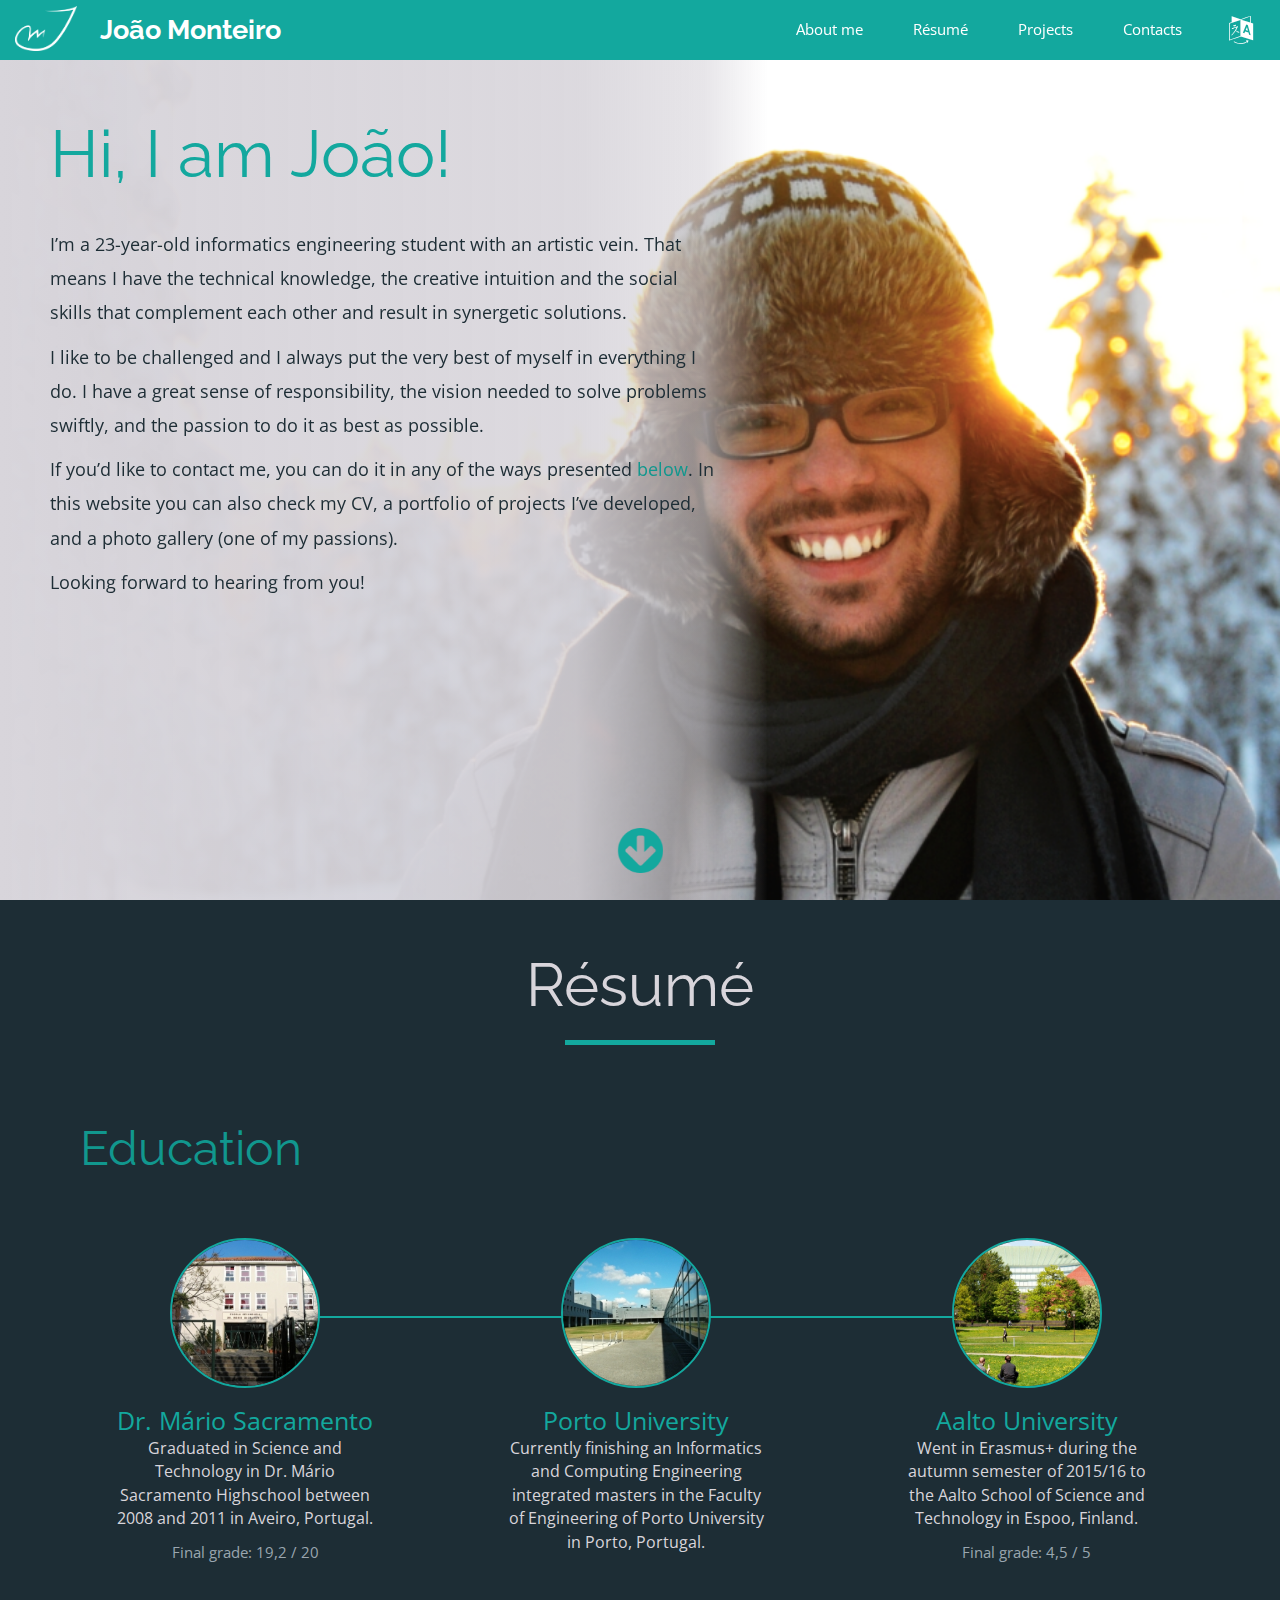
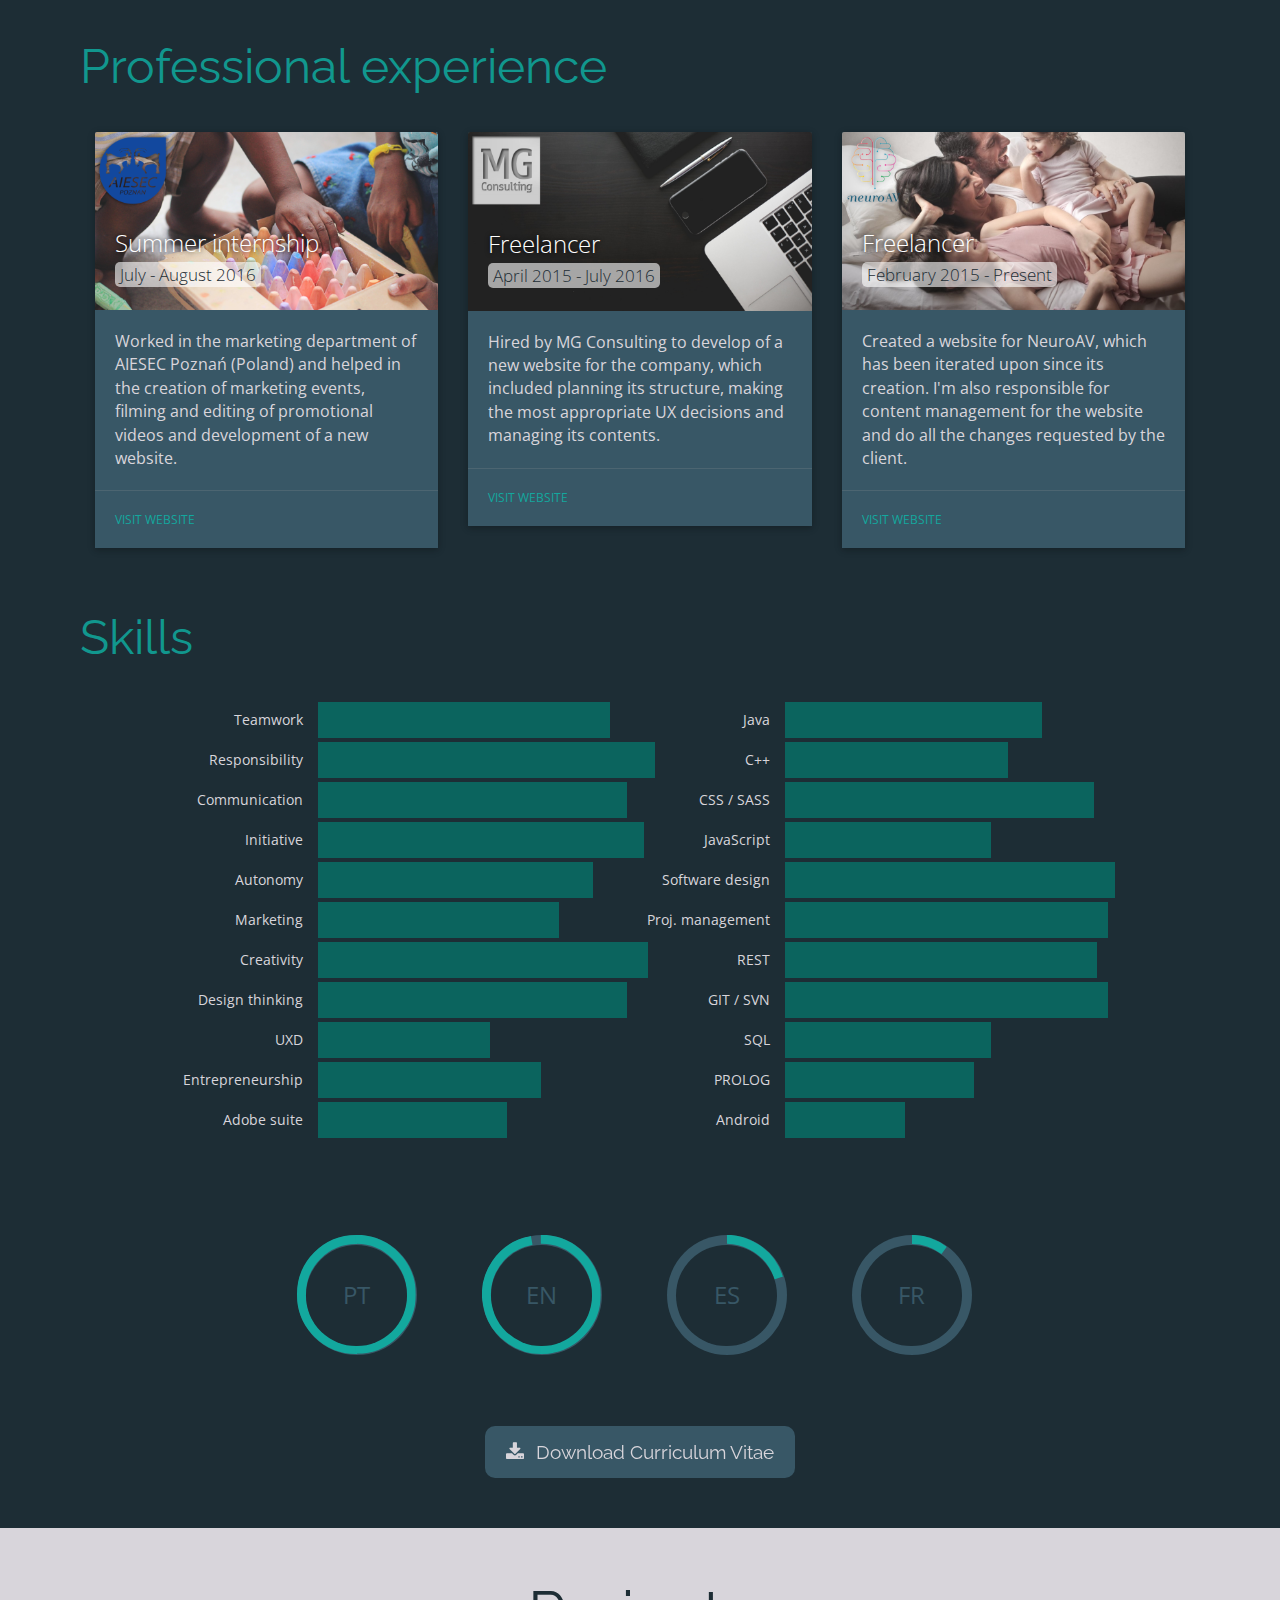
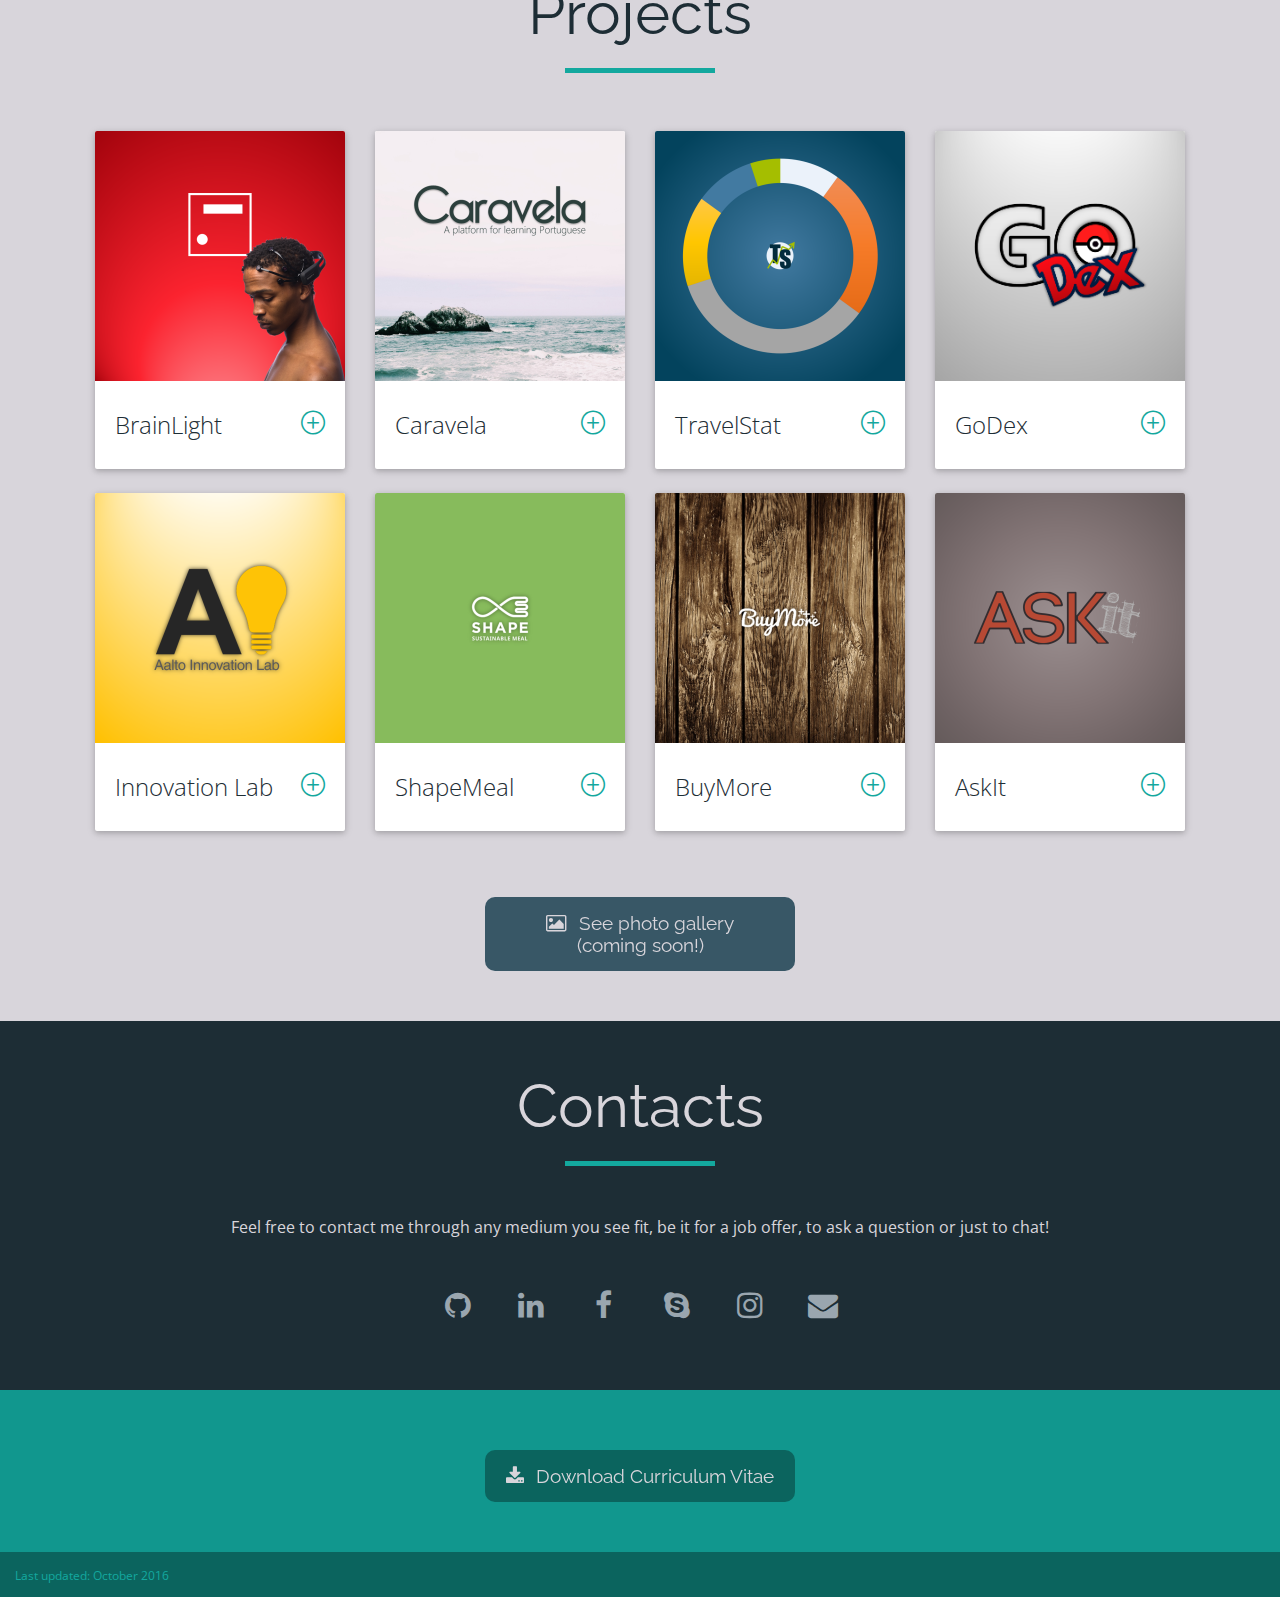
==== commit 545284fb: "Updated last modified dates" ====
--- a/en/index.html
+++ b/en/index.html
@@ -301,9 +301,9 @@
 							<p><strong><span class="turquoise-text">Role:</span> Team leader & project manager</strong></p>
 							<p>Biomedical information is becoming increasingly easier to obtain thanks to wearable technology and cheaper devices, but the software that comes with each single equipment is incompatible with all others.</p>
 							<p>To solve that, <a href="http://inovamais.eu/" target="_blank">INOVA+</a> asked us to build a framework capable of reading, analysing and displaying the information from any compatible biomedical device. That framework, BrainLight, is also an end-user solution. We also developed a proof of concept, BrainStream, that employs the framework’s functionalities to allow a physician to check the real-time and past signals of a patient.</p>
-							<a href="http://dottech.xyz/brainlight.html" target="_blanK"><button>Website</button></a>
-							<a href="http://imgur.com/a/nmZ1i" target="_blanK"><button>Mockups</button></a>
-							<a href="https://youtu.be/1wvu_uYarqo" target="_blanK"><button>Final presentation</button></a>
+							<a href="http://dottech.xyz/brainlight.html" target="_blank"><button>Website</button></a>
+							<a href="http://imgur.com/a/nmZ1i" target="_blank"><button>Mockups</button></a>
+							<a href="https://youtu.be/1wvu_uYarqo" target="_blank"><button>Final presentation</button></a>
 						</div>
 					</div>
 				</div>
@@ -320,8 +320,8 @@
 							<p><strong><span class="turquoise-text">Personal project</span></strong></p>
 							<p>Caravela is intended to be an online platform for English speakers to learn Portuguese, in which the parallels between caravela, a fast and agile ship invented by the Portuguese, and the learning of the language with the use of the platform are highlighted.</p>
 							<p>Only a prototype is complete, but eventually the goal would be to test it with foreign students residing in Portugal, and later as a learning tool for schools and universities to help their students.</p>
-							<a href="http://joaommonteiro.pt/Caravela/" target="_blanK"><button>Website</button></a>
-							<a href="https://youtu.be/9RAbi-zq9qA" target="_blanK"><button>Promo video</button></a>
+							<a href="http://projects.joaommonteiro.pt/Caravela/" target="_blank"><button>Website</button></a>
+							<a href="https://youtu.be/9RAbi-zq9qA" target="_blank"><button>Promo video</button></a>
 						</div>
 					</div>
 				</div>
@@ -338,7 +338,7 @@
 							<p><strong><span class="turquoise-text">Role:</span> Team member</strong></p>
 							<p>One of the biggest difficulties Porto's Tourism Association faces is measuring the levels of tourist happiness, due to the lack of effective methods to do it.</p>
 							<p>TravelStat is a concept for an app that each tourist is incentivized to download and answer to one simple question for each monument they visit. The data is then sent to each particular monument, and the aggregate information is sent to the Tourism Association, which can then understand trends and characteristics of the tourists in their city.</p>
-							<a href="http://imgur.com/a/xh6wQ" target="_blanK"><button>Mockups</button></a>
+							<a href="http://imgur.com/a/xh6wQ" target="_blank"><button>Mockups</button></a>
 						</div>
 					</div>
 				</div>
@@ -354,7 +354,7 @@
 							<span class="card-title grey-text text-darken-4">GoDex<i class="icon icon-close right"></i></span>
 							<p><strong><span class="turquoise-text">Role:</span> Co-founder</strong></p>
 							<p>GoDex is a Pokédex™ specifically made for PokémonGO™ players with Android devices: it only shows the information that is relevant to those players, and has specific info that most other databases don't have. It works offline and is going to be updated frequently, especially with community feedback. It's currently in alpha testing.</p>
-							<a href="http://joaommonteiro.pt/GoDex/" target="_blanK"><button>Website</button></a>
+							<a href="http://projects.joaommonteiro.pt/GoDex/" target="_blank"><button>Website</button></a>
 						</div>
 					</div>
 				</div>
@@ -402,7 +402,7 @@
 							<span class="card-title grey-text text-darken-4">BuyMore<i class="icon icon-close right"></i></span>
 							<p><strong><span class="turquoise-text">Role:</span> Team member</strong></p>
 							<p>BuyMore relies on community input to gather information about the prices of all kinds of products that sell in supermarkets. Those are organised in categories and subcategories, and can be browsed by anyone. Then any user can check the products that they want and check where they're cheaper.</p>
-							<a href="http://imgur.com/a/8w0ZB" target="_blanK"><button>Screenshots</button></a>
+							<a href="http://imgur.com/a/8w0ZB" target="_blank"><button>Screenshots</button></a>
 						</div>
 					</div>
 				</div>
@@ -419,7 +419,7 @@
 							<p><strong><span class="turquoise-text">Role:</span> Team member</strong></p>
 							<p>Have a burning question to ask? Just AskIt!</p>
 							<p>AskIt is a forum where a logged-in user can ask whatever question they wish, and both the questions and their answers can be scored 1 or -1. Tags make it easier for a user to find the questions they're looking for, and the ability to comment enables a healthy discussion on potential solutions.</p>
-							<a href="https://youtu.be/XygAVzkPYks" target="_blanK"><button>Demo video</button></a>
+							<a href="https://youtu.be/XygAVzkPYks" target="_blank"><button>Demo video</button></a>
 						</div>
 					</div>
 				</div>
@@ -452,7 +452,7 @@
 		<a href="../resources/docs/CV-en - João Monteiro.pdf"><button class="download-btn waves-effect waves-light" id="footer-btn"><span class="fa fa-download"></span>Download Curriculum Vitae</button></a>
 
 		<section class="subfooter">
-			<p>Last updated: September 2016</p>
+			<p>Last updated: October 2016</p>
 		</section>
 	</footer>
 
